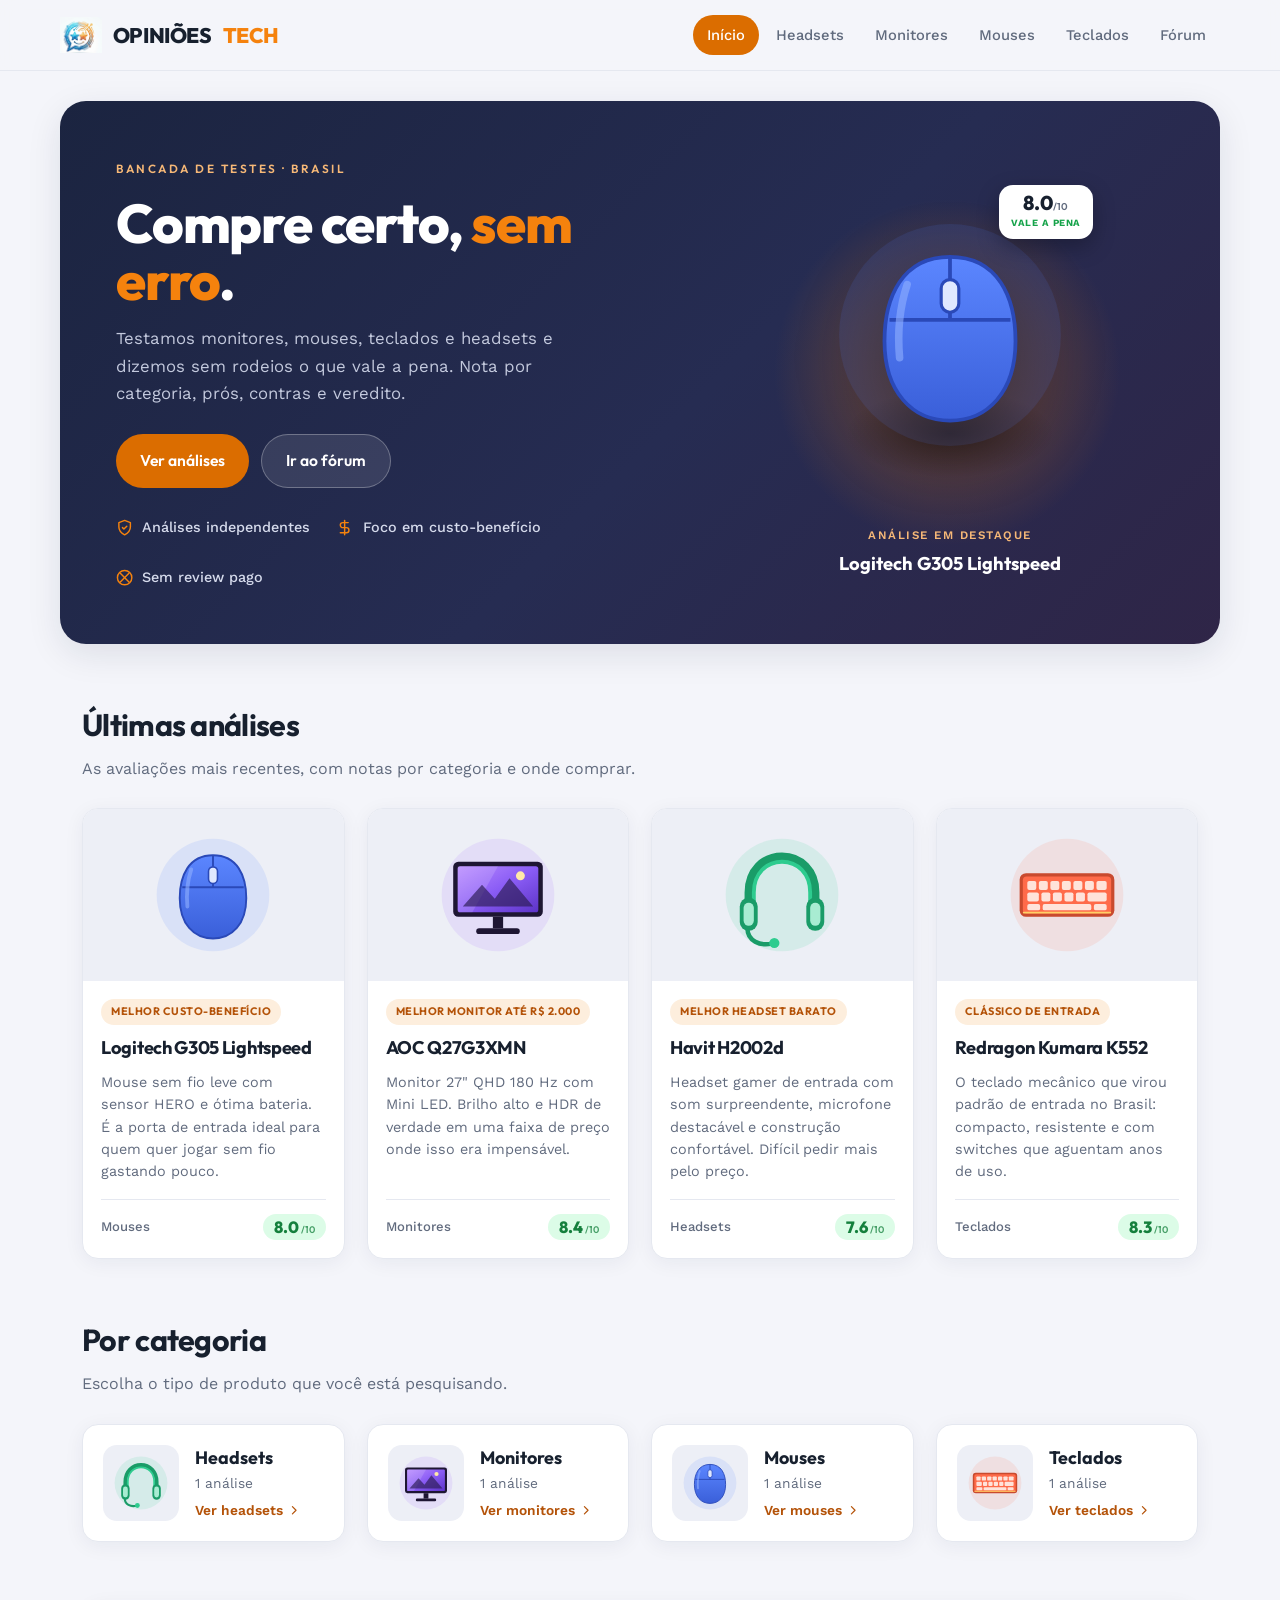
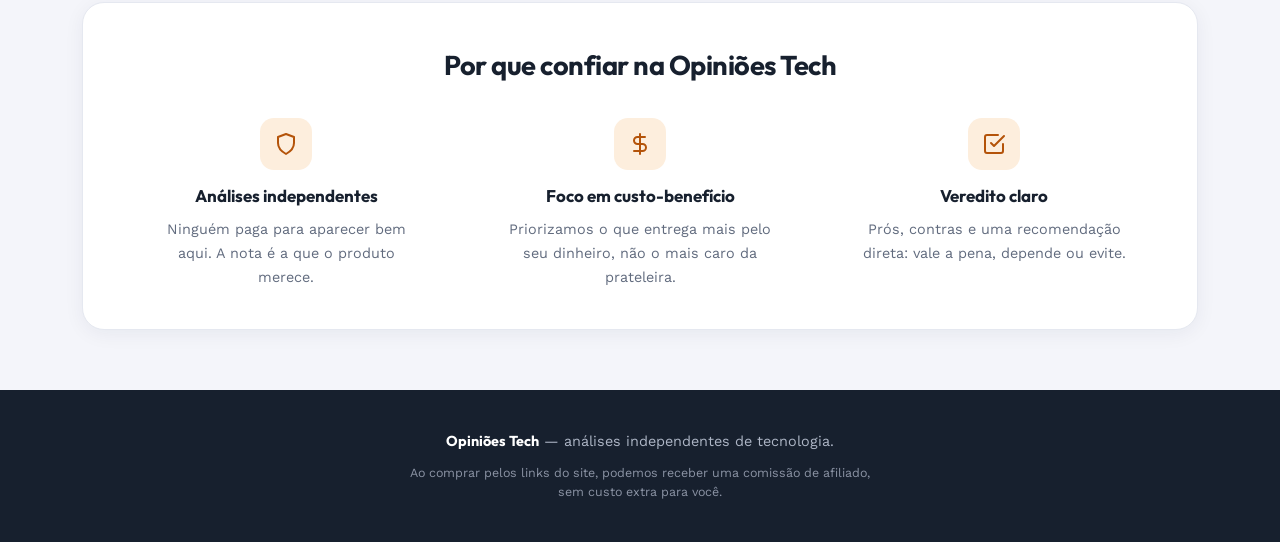
==== index.html @ 111500eb "Redesign tema claro estilo "vitrine" (inspirado no exemplo Crescendo) - Tema claro: fundo suave, car" ====
<!DOCTYPE html>
<html lang="pt-BR">
<head>
  <meta charset="UTF-8">
  <meta name="viewport" content="width=device-width, initial-scale=1.0">
  <meta name="description" content="Análises honestas de produtos de tecnologia: monitores, mouses, teclados, headsets e mais. Testamos e recomendamos o melhor para o seu bolso.">
  <title>Opiniões Tech — Análises de produtos de tecnologia</title>
  <link rel="icon" href="img/logo-simbolo.png">
  <link rel="preconnect" href="https://fonts.googleapis.com">
  <link rel="preconnect" href="https://fonts.gstatic.com" crossorigin>
  <link rel="stylesheet" href="https://fonts.googleapis.com/css2?family=Outfit:wght@400;500;600;700;800&family=Work+Sans:wght@400;500;600&display=swap">
  <link rel="stylesheet" href="css/estilo.css">
</head>
<body>

  <header>
    <div class="container header-inner">
      <a class="logo" href="index.html"><img src="img/logo-simbolo.png" alt="">Opiniões<span>Tech</span></a>
      <nav id="menu-categorias"><!-- montado pelo app.js --></nav>
    </div>
  </header>

  <section class="hero container">
    <div class="hero-card">
      <div class="hero-texto">
        <span class="eyebrow">Bancada de testes · Brasil</span>
        <h1>Compre certo, <em>sem erro</em>.</h1>
        <p>Testamos monitores, mouses, teclados e headsets e dizemos sem rodeios o que vale a pena. Nota por categoria, prós, contras e veredito.</p>
        <div class="hero-botoes">
          <a class="btn-primario" href="#analises">Ver análises</a>
          <a class="btn-secundario" href="forum.html">Ir ao fórum</a>
        </div>
        <ul class="hero-features">
          <li><svg class="icone" viewBox="0 0 24 24"><path d="M12 2 4 5v6c0 5 3.5 8.5 8 11 4.5-2.5 8-6 8-11V5Z"/><path d="m9 12 2 2 4-4"/></svg> Análises independentes</li>
          <li><svg class="icone" viewBox="0 0 24 24"><path d="M12 2v20"/><path d="M17 5H9.5a3.5 3.5 0 0 0 0 7h5a3.5 3.5 0 0 1 0 7H6"/></svg> Foco em custo-benefício</li>
          <li><svg class="icone" viewBox="0 0 24 24"><path d="M18 6 6 18"/><path d="m6 6 12 12"/><circle cx="12" cy="12" r="10"/></svg> Sem review pago</li>
        </ul>
      </div>
      <a class="hero-destaque" id="hero-destaque" href="#"><!-- montado pelo app.js --></a>
    </div>
  </section>

  <main class="container">
    <section class="secao" id="analises">
      <div class="secao-cabecalho">
        <div>
          <h2 id="titulo-secao">Últimas análises</h2>
          <p class="subtitulo" id="subtitulo-secao">As avaliações mais recentes, com notas por categoria e onde comprar.</p>
        </div>
      </div>
      <div class="grade" id="grade-produtos"><!-- montado pelo app.js --></div>
    </section>

    <section class="secao" id="secao-categorias">
      <div class="secao-cabecalho">
        <div>
          <h2>Por categoria</h2>
          <p class="subtitulo">Escolha o tipo de produto que você está pesquisando.</p>
        </div>
      </div>
      <div class="grade-categorias" id="grade-categorias"><!-- montado pelo app.js --></div>
    </section>

    <section class="confianca" id="secao-confianca">
      <h2>Por que confiar na Opiniões Tech</h2>
      <div class="confianca-itens">
        <div>
          <div class="ci-icone"><svg class="icone" viewBox="0 0 24 24"><path d="M12 2 4 5v6c0 5 3.5 8.5 8 11 4.5-2.5 8-6 8-11V5Z"/></svg></div>
          <h3>Análises independentes</h3>
          <p>Ninguém paga para aparecer bem aqui. A nota é a que o produto merece.</p>
        </div>
        <div>
          <div class="ci-icone"><svg class="icone" viewBox="0 0 24 24"><path d="M12 2v20"/><path d="M17 5H9.5a3.5 3.5 0 0 0 0 7h5a3.5 3.5 0 0 1 0 7H6"/></svg></div>
          <h3>Foco em custo-benefício</h3>
          <p>Priorizamos o que entrega mais pelo seu dinheiro, não o mais caro da prateleira.</p>
        </div>
        <div>
          <div class="ci-icone"><svg class="icone" viewBox="0 0 24 24"><path d="m9 11 3 3L22 4"/><path d="M21 12v7a2 2 0 0 1-2 2H5a2 2 0 0 1-2-2V5a2 2 0 0 1 2-2h11"/></svg></div>
          <h3>Veredito claro</h3>
          <p>Prós, contras e uma recomendação direta: vale a pena, depende ou evite.</p>
        </div>
      </div>
    </section>
  </main>

  <footer>
    <div class="container">
      <p><strong>Opiniões Tech</strong> — análises independentes de tecnologia.</p>
      <p class="aviso-afiliado">Ao comprar pelos links do site, podemos receber uma comissão de afiliado, sem custo extra para você.</p>
    </div>
  </footer>

  <script src="js/dados.js"></script>
  <script src="js/app.js"></script>
</body>
</html>
---- css/estilo.css ----
/* ============================================================
   OPINIÕES TECH — tema claro "vitrine de análises"
   Inspirado em lojas modernas (cards brancos arredondados,
   hero em card com gradiente), com o âmbar da marca como
   destaque. Tipografia: Outfit (títulos) + Work Sans (texto).
   ============================================================ */

:root {
  /* Base clara */
  --bg:        #f4f5fa;
  --surface:   #ffffff;
  --surface-2: #edeff6;   /* áreas de imagem, inputs, cat cards */
  --ink:       #17202e;   /* títulos / texto forte */
  --ink-soft:  #616b7e;   /* texto secundário */
  --border:    #e5e8f0;

  /* Marca (âmbar) */
  --amber:        #f5820d;   /* preenchimentos / palavra de destaque */
  --amber-strong: #db6d00;   /* botões (contraste com branco) */
  --amber-text:   #b45309;   /* âmbar como texto/link em fundo claro */
  --amber-tint:   #fdeedd;

  --azul: #2563eb;   /* link de apoio */

  /* Semântica de nota (ajustada p/ fundo claro) */
  --boa:  #16a34a;
  --media:#d97706;
  --ruim: #dc2626;

  /* Hero (card escuro) */
  --hero-1: #1b2440;
  --hero-2: #262c52;
  --hero-3: #2f2547;

  --raio: 16px;
  --raio-sm: 10px;
  --sombra:    0 4px 20px rgba(20, 30, 60, 0.06);
  --sombra-mid:0 10px 34px rgba(20, 30, 60, 0.10);

  --sans: "Work Sans", system-ui, -apple-system, sans-serif;
  --display: "Outfit", var(--sans);
}

* { margin: 0; padding: 0; box-sizing: border-box; }

html { scroll-behavior: smooth; }
@media (prefers-reduced-motion: reduce) {
  html { scroll-behavior: auto; }
  * { animation: none !important; transition: none !important; }
}

body {
  font-family: var(--sans);
  background: var(--bg);
  color: var(--ink);
  line-height: 1.65;
  -webkit-font-smoothing: antialiased;
}

a { color: var(--amber-text); text-decoration: none; }
a:hover { text-decoration: underline; }

:focus-visible { outline: 2px solid var(--amber); outline-offset: 2px; border-radius: 4px; }

.container { max-width: 1160px; margin: 0 auto; padding: 0 22px; }

/* ícone SVG inline (traço) */
.icone {
  width: 1.05em; height: 1.05em; flex-shrink: 0;
  vertical-align: -0.14em;
  stroke: currentColor; stroke-width: 2; fill: none;
  stroke-linecap: round; stroke-linejoin: round;
}

.rotulo-secao {
  font-family: var(--display);
  font-size: 0.72rem; font-weight: 700;
  letter-spacing: 1.5px; text-transform: uppercase;
  color: var(--amber-text); margin: 34px 0 14px;
}

/* ---------- Cabeçalho ---------- */
header {
  background: rgba(244, 245, 250, 0.85);
  backdrop-filter: blur(10px);
  border-bottom: 1px solid var(--border);
  position: sticky; top: 0; z-index: 20;
}
.header-inner {
  display: flex; align-items: center; justify-content: space-between;
  gap: 16px; padding: 15px 0; flex-wrap: wrap;
}
.logo {
  display: flex; align-items: center; gap: 11px;
  font-family: var(--display); font-size: 1.32rem; font-weight: 800;
  color: var(--ink); letter-spacing: -0.4px; text-transform: uppercase;
}
.logo img { height: 36px; }
.logo span { color: var(--amber); }
.logo:hover { text-decoration: none; }

nav { display: flex; gap: 3px; flex-wrap: wrap; align-items: center; }
nav a {
  color: var(--ink-soft); padding: 8px 14px; border-radius: 999px;
  font-size: 0.92rem; font-weight: 500;
  transition: color 0.15s ease, background 0.15s ease;
}
nav a:hover { background: var(--surface); color: var(--ink); text-decoration: none; }
nav a.ativo { color: #fff; background: var(--amber-strong); }

/* ---------- Hero (card com gradiente) ---------- */
.hero { padding: 30px 0 10px; }
.hero-card {
  position: relative; overflow: hidden;
  background: linear-gradient(135deg, var(--hero-1), var(--hero-2) 55%, var(--hero-3));
  border-radius: 26px;
  padding: 54px 56px;
  display: grid; grid-template-columns: 1.15fr 0.85fr; gap: 40px; align-items: center;
  box-shadow: var(--sombra-mid);
}
.hero-card::before { /* brilho âmbar atrás do produto */
  content: ""; position: absolute; right: 8%; top: 50%;
  width: 360px; height: 360px; transform: translateY(-50%);
  background: radial-gradient(circle, rgba(245, 130, 13, 0.42), transparent 68%);
  pointer-events: none;
}
.hero-texto { position: relative; z-index: 1; }
.hero .eyebrow {
  font-family: var(--display); font-size: 0.74rem; font-weight: 600;
  letter-spacing: 2.5px; text-transform: uppercase;
  color: #f6b877; display: inline-block; margin-bottom: 16px;
}
.hero h1 {
  font-family: var(--display); font-weight: 800;
  font-size: clamp(2.2rem, 4.6vw, 3.4rem); line-height: 1.05;
  letter-spacing: -1.2px; color: #fff; margin-bottom: 16px;
}
.hero h1 em { font-style: normal; color: var(--amber); }
.hero-texto > p {
  color: #c3c9dd; max-width: 46ch; font-size: 1.05rem; margin-bottom: 26px;
}
.hero-botoes { display: flex; gap: 12px; flex-wrap: wrap; margin-bottom: 28px; }
.btn-primario, .btn-secundario {
  display: inline-flex; align-items: center; gap: 8px;
  font-family: var(--display); font-weight: 600; font-size: 0.98rem;
  padding: 13px 24px; border-radius: 999px;
  transition: transform 0.14s ease, background 0.14s ease, filter 0.14s ease;
}
.btn-primario { background: var(--amber-strong); color: #fff; }
.btn-primario:hover { filter: brightness(1.07); transform: translateY(-2px); text-decoration: none; }
.btn-secundario { background: rgba(255,255,255,0.10); color: #fff; border: 1px solid rgba(255,255,255,0.28); }
.btn-secundario:hover { background: rgba(255,255,255,0.18); transform: translateY(-2px); text-decoration: none; }

.hero-features { list-style: none; display: flex; gap: 26px; flex-wrap: wrap; }
.hero-features li {
  display: inline-flex; align-items: center; gap: 9px;
  color: #d6dbec; font-size: 0.9rem; font-weight: 500;
}
.hero-features .icone { color: var(--amber); width: 1.2em; height: 1.2em; }

/* Produto em destaque (lado direito do hero) */
.hero-destaque {
  position: relative; z-index: 1;
  display: flex; flex-direction: column; align-items: center; gap: 16px;
  color: #fff;
}
.hero-destaque:hover { text-decoration: none; }
.hd-pedestal {
  position: relative; width: 100%; max-width: 340px; aspect-ratio: 1 / 1;
  display: flex; align-items: center; justify-content: center;
}
.hd-pedestal::after { /* base/pedestal */
  content: ""; position: absolute; bottom: 8%; left: 50%; transform: translateX(-50%);
  width: 62%; height: 26%; border-radius: 50%;
  background: radial-gradient(ellipse, rgba(0,0,0,0.38), transparent 70%);
}
.hd-pedestal img {
  position: relative; z-index: 1; width: 74%; height: auto;
  filter: drop-shadow(0 22px 30px rgba(0,0,0,0.45));
  transition: transform 0.25s ease;
}
.hero-destaque:hover .hd-pedestal img { transform: translateY(-6px) scale(1.03); }
.hd-chip {
  position: absolute; top: 6%; right: 8%; z-index: 2;
  background: #fff; color: var(--ink);
  border-radius: 14px; padding: 8px 12px; text-align: center;
  box-shadow: 0 8px 22px rgba(0,0,0,0.28);
}
.hd-chip .n { font-family: var(--display); font-weight: 800; font-size: 1.25rem; line-height: 1; }
.hd-chip .n small { font-size: 0.62rem; font-weight: 600; color: var(--ink-soft); }
.hd-chip .v { font-size: 0.6rem; font-weight: 700; text-transform: uppercase; letter-spacing: 0.5px; margin-top: 2px; }
.hd-chip.boa .v { color: var(--boa); } .hd-chip.media .v { color: var(--media); } .hd-chip.ruim .v { color: var(--ruim); }
.hd-legenda { text-align: center; }
.hd-legenda .rot { font-size: 0.72rem; letter-spacing: 1.5px; text-transform: uppercase; color: #f6b877; font-weight: 600; }
.hd-legenda .nome { font-family: var(--display); font-weight: 700; font-size: 1.15rem; display: block; margin-top: 2px; }

@media (max-width: 860px) {
  .hero-card { grid-template-columns: 1fr; padding: 40px 30px; }
  .hero-destaque { order: -1; }
  .hero-card::before { right: 50%; transform: translate(50%, -50%); }
}

/* ---------- Seções ---------- */
.secao { padding: 46px 0 10px; }
.secao-cabecalho {
  display: flex; align-items: flex-end; justify-content: space-between;
  gap: 20px; flex-wrap: wrap; margin-bottom: 26px;
}
.secao h2 {
  font-family: var(--display); font-size: 1.9rem; font-weight: 700;
  letter-spacing: -0.7px; margin-bottom: 6px;
}
.secao .subtitulo { color: var(--ink-soft); max-width: 56ch; }

/* ---------- Grade de análises ---------- */
.grade {
  display: grid; grid-template-columns: repeat(auto-fill, minmax(258px, 1fr)); gap: 22px;
}
.card {
  background: var(--surface); border: 1px solid var(--border);
  border-radius: var(--raio); overflow: hidden;
  box-shadow: var(--sombra);
  transition: transform 0.18s ease, box-shadow 0.18s ease;
  display: flex; flex-direction: column; color: var(--ink);
}
.card:hover { transform: translateY(-5px); box-shadow: var(--sombra-mid); text-decoration: none; }
.card-capa {
  height: 172px; display: flex; align-items: center; justify-content: center;
  background: var(--surface-2); font-size: 3.4rem;
}
.card-capa img { height: 128px; max-width: 78%; }
.card-corpo { padding: 18px; flex: 1; display: flex; flex-direction: column; gap: 8px; }
.selo {
  display: inline-flex; align-self: flex-start;
  font-family: var(--display); font-size: 0.68rem; font-weight: 700;
  text-transform: uppercase; letter-spacing: 0.5px;
  color: var(--amber-text); background: var(--amber-tint);
  padding: 4px 10px; border-radius: 999px;
}
.card h3 { font-family: var(--display); font-weight: 700; font-size: 1.14rem; letter-spacing: -0.3px; }
.card .resumo { font-size: 0.9rem; color: var(--ink-soft); flex: 1; line-height: 1.55; }
.card-rodape {
  display: flex; align-items: center; justify-content: space-between;
  margin-top: 8px; padding-top: 14px; border-top: 1px solid var(--border);
}
.card-rodape .categoria { font-size: 0.82rem; color: var(--ink-soft); font-weight: 500; }

/* Nota — pílula tonal (acessível em fundo claro) */
.nota {
  display: inline-flex; align-items: baseline; gap: 2px;
  font-family: var(--display); font-weight: 800; font-size: 1.02rem;
  padding: 5px 11px; border-radius: 999px; line-height: 1;
}
.nota::after { content: "/10"; font-size: 0.6rem; font-weight: 600; opacity: 0.75; }
.nota.boa   { background: #dcfce7; color: #15803d; }
.nota.media { background: #fef3c7; color: #b45309; }
.nota.ruim  { background: #fee2e2; color: #b91c1c; }

/* ---------- Grade de categorias ---------- */
.grade-categorias {
  display: grid; grid-template-columns: repeat(auto-fill, minmax(260px, 1fr)); gap: 22px;
}
.categoria-card {
  display: flex; align-items: center; gap: 16px;
  background: var(--surface); border: 1px solid var(--border);
  border-radius: var(--raio); padding: 18px 20px; box-shadow: var(--sombra);
  color: var(--ink); transition: transform 0.16s ease, box-shadow 0.16s ease;
}
.categoria-card:hover { transform: translateY(-4px); box-shadow: var(--sombra-mid); text-decoration: none; }
.categoria-card .cc-img {
  width: 76px; height: 76px; flex-shrink: 0; border-radius: 14px;
  background: var(--surface-2); display: flex; align-items: center; justify-content: center;
}
.categoria-card .cc-img img { width: 60px; height: 60px; object-fit: contain; }
.categoria-card h3 { font-family: var(--display); font-weight: 700; font-size: 1.12rem; }
.categoria-card p { font-size: 0.86rem; color: var(--ink-soft); }
.categoria-card .cc-ver { color: var(--amber-text); font-weight: 600; font-size: 0.86rem; display: inline-flex; align-items: center; gap: 4px; margin-top: 4px; }

/* ---------- Faixa de confiança ---------- */
.confianca {
  background: var(--surface); border: 1px solid var(--border);
  border-radius: 22px; padding: 40px; margin: 50px 0 10px; box-shadow: var(--sombra);
  text-align: center;
}
.confianca > h2 { font-family: var(--display); font-weight: 700; font-size: 1.7rem; letter-spacing: -0.5px; margin-bottom: 30px; }
.confianca-itens { display: grid; grid-template-columns: repeat(3, 1fr); gap: 28px; }
@media (max-width: 720px) { .confianca-itens { grid-template-columns: 1fr; } }
.confianca-itens > div { display: flex; flex-direction: column; align-items: center; gap: 8px; }
.confianca-itens .ci-icone {
  width: 52px; height: 52px; border-radius: 14px; margin-bottom: 4px;
  background: var(--amber-tint); color: var(--amber-text);
  display: flex; align-items: center; justify-content: center;
}
.confianca-itens .ci-icone .icone { width: 24px; height: 24px; }
.confianca-itens h3 { font-family: var(--display); font-weight: 700; font-size: 1.06rem; }
.confianca-itens p { font-size: 0.9rem; color: var(--ink-soft); max-width: 30ch; }

/* ---------- Página do produto ---------- */
.produto-topo { padding: 40px 0 20px; }
.produto-topo .container {
  display: flex; gap: 34px; align-items: center; flex-wrap: wrap;
  background: var(--surface); border: 1px solid var(--border);
  border-radius: 22px; padding: 34px; box-shadow: var(--sombra);
  max-width: 1116px;
}
.produto-capa {
  width: 190px; height: 190px; border-radius: 18px; background: var(--surface-2);
  display: flex; align-items: center; justify-content: center; font-size: 4.8rem; flex-shrink: 0;
}
.produto-capa img { height: 150px; max-width: 86%; }
.produto-info { flex: 1; min-width: 240px; }
.produto-info h1 {
  font-family: var(--display); font-weight: 800;
  font-size: clamp(1.7rem, 4vw, 2.3rem); letter-spacing: -0.7px; margin: 12px 0 8px;
}
.produto-info .meta { color: var(--ink-soft); font-size: 0.9rem; }

/* Selo de veredito (assinatura) — em fundo claro */
.veredito {
  flex-shrink: 0; width: 148px; height: 148px; border-radius: 50%;
  display: flex; flex-direction: column; align-items: center; justify-content: center; gap: 2px;
  text-align: center; transform: rotate(-7deg); position: relative;
  border: 2px solid currentColor;
  box-shadow: 0 0 0 5px var(--surface), 0 0 0 6px currentColor, var(--sombra);
}
.veredito::before { content: ""; position: absolute; inset: 9px; border: 1px dashed currentColor; border-radius: 50%; opacity: 0.5; }
.veredito.boa { color: var(--boa); } .veredito.media { color: var(--media); } .veredito.ruim { color: var(--ruim); }
.veredito .v-topo { font-family: var(--display); font-size: 0.6rem; letter-spacing: 2px; text-transform: uppercase; opacity: 0.9; }
.veredito .v-nota { font-family: var(--display); font-weight: 800; font-size: 2.6rem; line-height: 1; color: var(--ink); }
.veredito .v-selo { font-family: var(--display); font-weight: 700; font-size: 0.66rem; letter-spacing: 0.5px; text-transform: uppercase; max-width: 110px; }

.colunas { display: grid; grid-template-columns: 2fr 1fr; gap: 28px; padding: 28px 0; align-items: start; }
@media (max-width: 820px) { .colunas { grid-template-columns: 1fr; } }

.painel {
  background: var(--surface); border: 1px solid var(--border);
  border-radius: var(--raio); padding: 24px; box-shadow: var(--sombra);
}
.painel + .painel { margin-top: 24px; }
.painel h2 {
  font-family: var(--display); font-weight: 700; font-size: 1.2rem; letter-spacing: -0.3px;
  margin-bottom: 18px; padding-bottom: 12px; border-bottom: 1px solid var(--border);
}

.linha-nota { display: flex; align-items: center; gap: 14px; padding: 11px 0; border-bottom: 1px solid var(--border); }
.linha-nota:last-child { border-bottom: none; }
.linha-nota .rotulo { flex: 1; font-weight: 500; font-size: 0.92rem; }
.barra { flex: 1.6; height: 8px; background: var(--surface-2); border-radius: 999px; overflow: hidden; }
.barra > div { height: 100%; border-radius: 999px; }
.barra .boa { background: var(--boa); } .barra .media { background: var(--media); } .barra .ruim { background: var(--ruim); }
.linha-nota .valor { font-family: var(--display); font-weight: 700; min-width: 40px; text-align: right; font-size: 0.98rem; }

.pros-contras { display: grid; grid-template-columns: 1fr 1fr; gap: 22px; }
@media (max-width: 600px) { .pros-contras { grid-template-columns: 1fr; } }
.pros-contras ul { list-style: none; }
.pros-contras li { padding: 7px 0 7px 26px; position: relative; font-size: 0.92rem; }
.pros li::before { content: "+"; color: var(--boa); position: absolute; left: 0; font-weight: 800; }
.contras li::before { content: "−"; color: var(--ruim); position: absolute; left: 0; font-weight: 800; }
.pros h3, .contras h3 {
  display: flex; align-items: center; gap: 7px;
  font-family: var(--display); font-size: 0.82rem; font-weight: 700; letter-spacing: 0.5px;
  text-transform: uppercase; margin-bottom: 8px; color: var(--ink-soft);
}
.pros h3 .icone { color: var(--boa); } .contras h3 .icone { color: var(--ruim); }

.analise p { margin-bottom: 15px; color: #35404f; font-size: 1rem; }
.analise p:last-child { margin-bottom: 0; }

.specs { width: 100%; border-collapse: collapse; font-size: 0.9rem; }
.specs td { padding: 10px 4px; border-bottom: 1px solid var(--border); }
.specs td:first-child { color: var(--ink-soft); width: 46%; font-weight: 500; }
.specs td:last-child { font-weight: 600; }
.specs tr:last-child td { border-bottom: none; }

.botao-compra {
  display: flex; align-items: center; justify-content: center; gap: 8px;
  width: 100%; padding: 13px; border-radius: 12px;
  font-family: var(--display); font-weight: 600; font-size: 0.96rem; margin-bottom: 10px;
  transition: transform 0.12s ease, filter 0.12s ease;
}
.botao-compra:last-of-type { margin-bottom: 0; }
.botao-compra:hover { transform: translateY(-2px); filter: brightness(1.04); text-decoration: none; }
.botao-compra.amazon { background: #ff9900; color: #131a22; }
.botao-compra.mercadolivre { background: #ffe600; color: #2d3277; }
.botao-compra.magalu { background: #0086ff; color: #fff; }
.aviso-afiliado { font-size: 0.78rem; color: var(--ink-soft); margin-top: 12px; line-height: 1.5; }

/* ---------- Rodapé ---------- */
footer {
  background: var(--ink); color: #aeb6c6; padding: 40px 0; margin-top: 60px;
  font-size: 0.9rem; text-align: center;
}
footer strong { color: #fff; font-family: var(--display); }
footer a { color: #f6b877; }
footer .aviso-afiliado { max-width: 60ch; margin: 10px auto 0; color: #8b93a4; }

/* ---------- Fórum ---------- */
.grade-forum { display: grid; grid-template-columns: repeat(auto-fill, minmax(215px, 1fr)); gap: 18px; }
.cat-card {
  background: var(--surface); border: 1px solid var(--border); border-radius: var(--raio);
  padding: 22px; display: flex; flex-direction: column; gap: 28px; color: var(--ink);
  box-shadow: var(--sombra); transition: transform 0.16s ease, box-shadow 0.16s ease;
}
.cat-card:hover { transform: translateY(-4px); box-shadow: var(--sombra-mid); text-decoration: none; }
.cat-card h3 { font-family: var(--display); font-weight: 700; font-size: 1.1rem; }
.cat-card .contagem { display: inline-flex; align-items: center; gap: 6px; color: var(--amber-text); font-weight: 600; font-size: 0.86rem; }

.discussao {
  display: block; background: var(--surface); border: 1px solid var(--border);
  border-left: 3px solid var(--border); border-radius: var(--raio);
  padding: 17px 20px; margin-bottom: 12px; color: var(--ink);
  box-shadow: var(--sombra); transition: border-color 0.15s ease, transform 0.15s ease;
}
.discussao:hover { text-decoration: none; border-left-color: var(--amber); transform: translateX(2px); }
.discussao h3 { font-family: var(--display); font-weight: 700; font-size: 1.05rem; margin-bottom: 5px; }
.discussao .meta-disc { color: var(--ink-soft); font-size: 0.82rem; }

.post { background: var(--surface); border: 1px solid var(--border); border-radius: var(--raio); padding: 18px 20px; margin-bottom: 12px; box-shadow: var(--sombra); }
.post .autor { font-family: var(--display); font-weight: 700; font-size: 0.95rem; color: var(--amber-text); }
.post .quando { color: var(--ink-soft); font-size: 0.8rem; margin-left: 10px; }
.post p { margin-top: 8px; font-size: 0.96rem; color: #35404f; }

.formulario { display: flex; flex-direction: column; gap: 12px; }
.formulario input, .formulario textarea {
  font: inherit; font-family: var(--sans); padding: 12px 14px;
  border: 1px solid var(--border); border-radius: 10px; background: var(--bg); color: var(--ink);
}
.formulario input::placeholder, .formulario textarea::placeholder { color: var(--ink-soft); }
.formulario input:focus, .formulario textarea:focus {
  outline: none; border-color: var(--amber); box-shadow: 0 0 0 3px rgba(245, 130, 13, 0.16); background: var(--surface);
}
.formulario textarea { min-height: 110px; resize: vertical; }

.botao {
  display: inline-block; background: var(--amber-strong); color: #fff; border: none;
  font-family: var(--display); font-weight: 600; font-size: 0.95rem;
  padding: 12px 24px; border-radius: 999px; cursor: pointer; align-self: flex-start;
  transition: filter 0.12s ease, transform 0.12s ease;
}
.botao:hover { filter: brightness(1.07); transform: translateY(-1px); }

.aviso-local {
  display: flex; align-items: flex-start; gap: 9px;
  background: #eff5ff; border: 1px solid #cfe0ff; border-radius: 12px;
  padding: 13px 16px; font-size: 0.86rem; color: #35404f; margin-bottom: 22px;
}
.aviso-local .icone { color: var(--azul); margin-top: 2px; width: 1.15em; height: 1.15em; }

/* ---------- Utilidades ---------- */
.voltar {
  display: inline-flex; align-items: center; gap: 6px; margin: 18px 0 0;
  font-size: 0.9rem; font-weight: 600; color: var(--ink-soft);
}
.voltar:hover { color: var(--amber-text); text-decoration: none; }
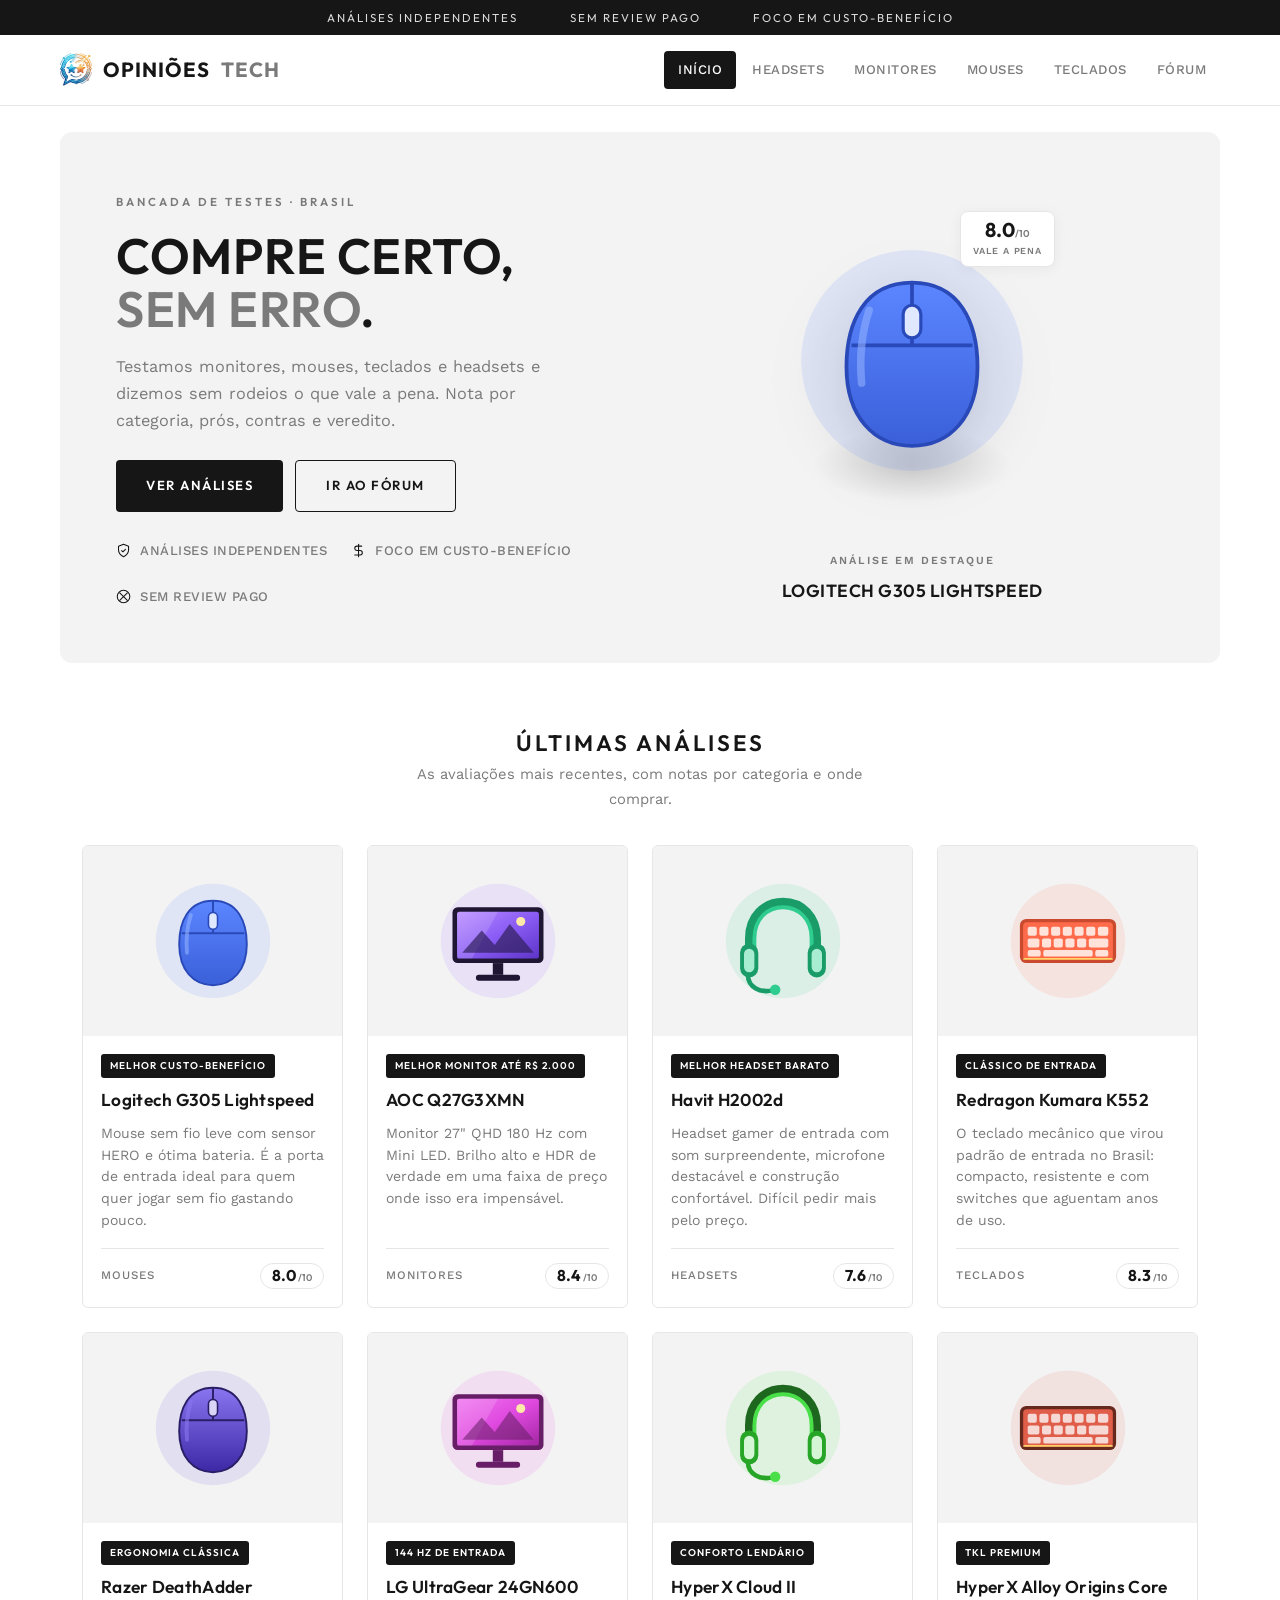
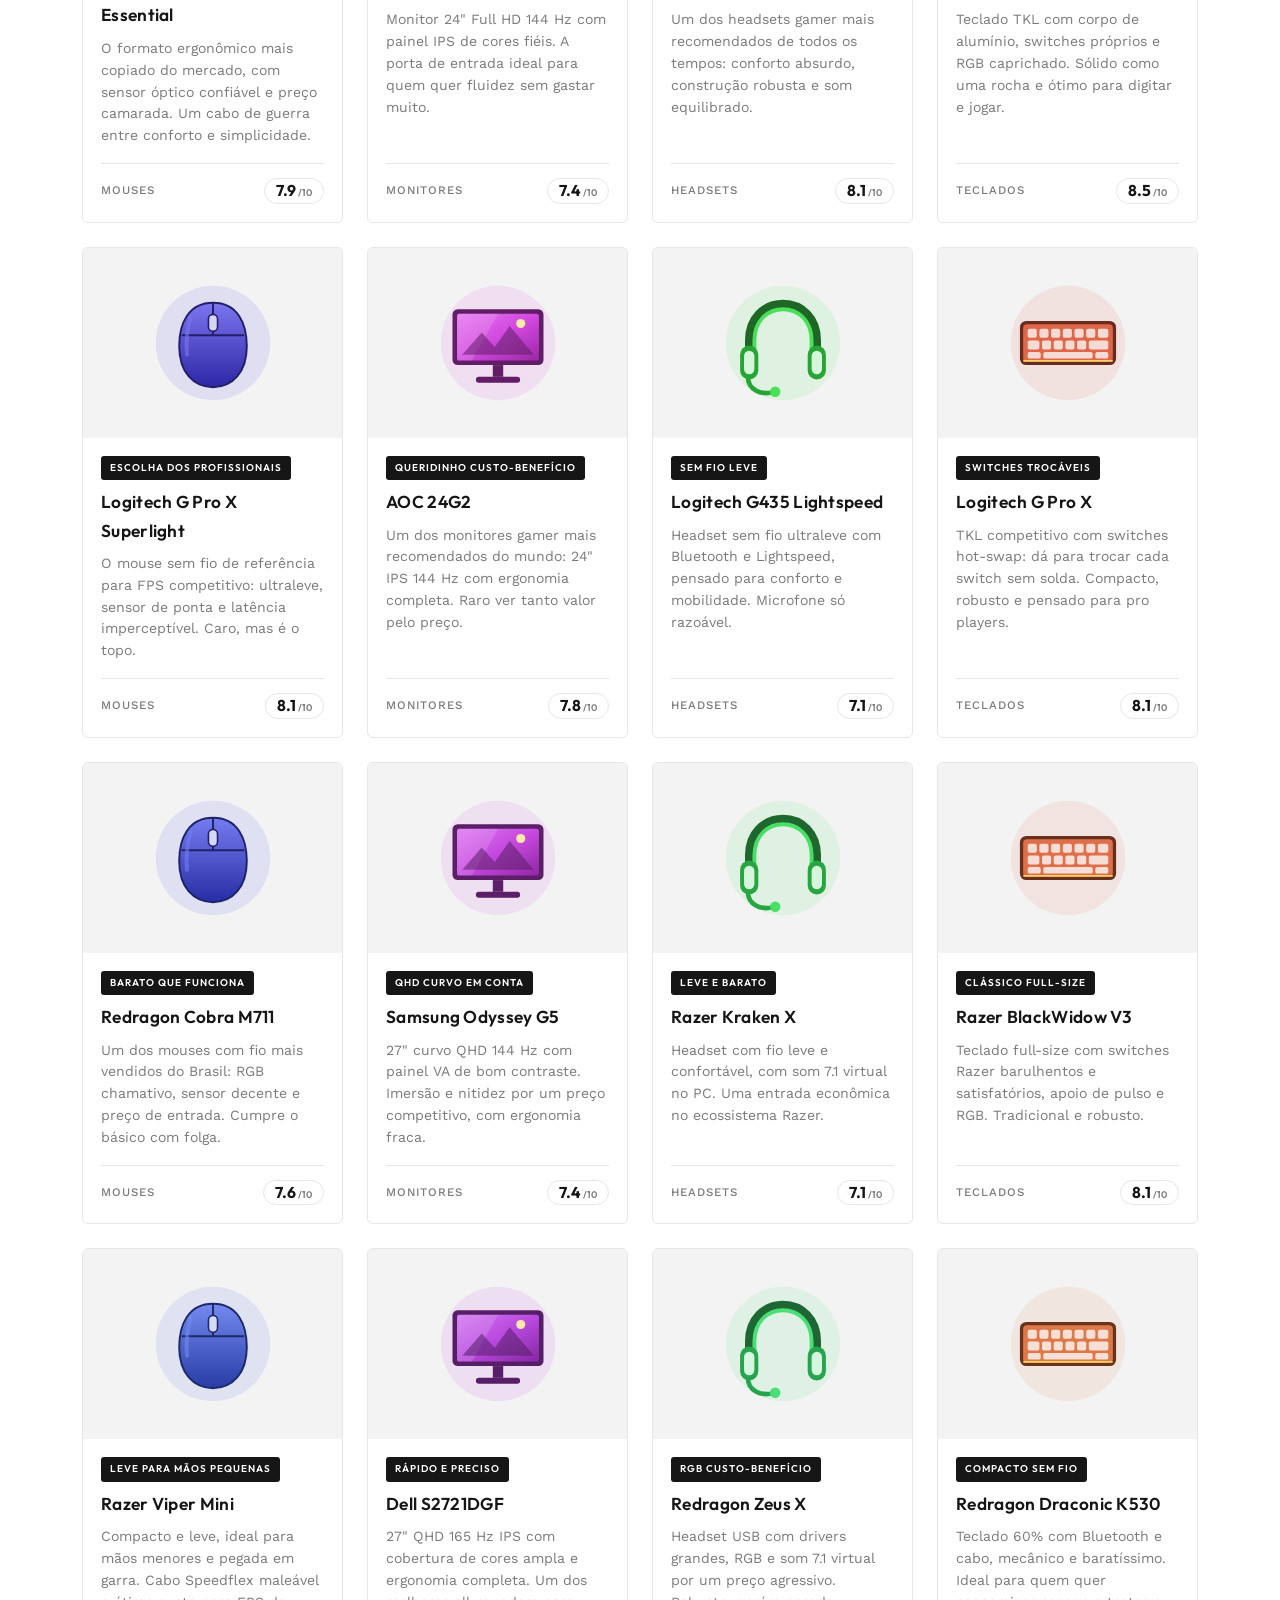
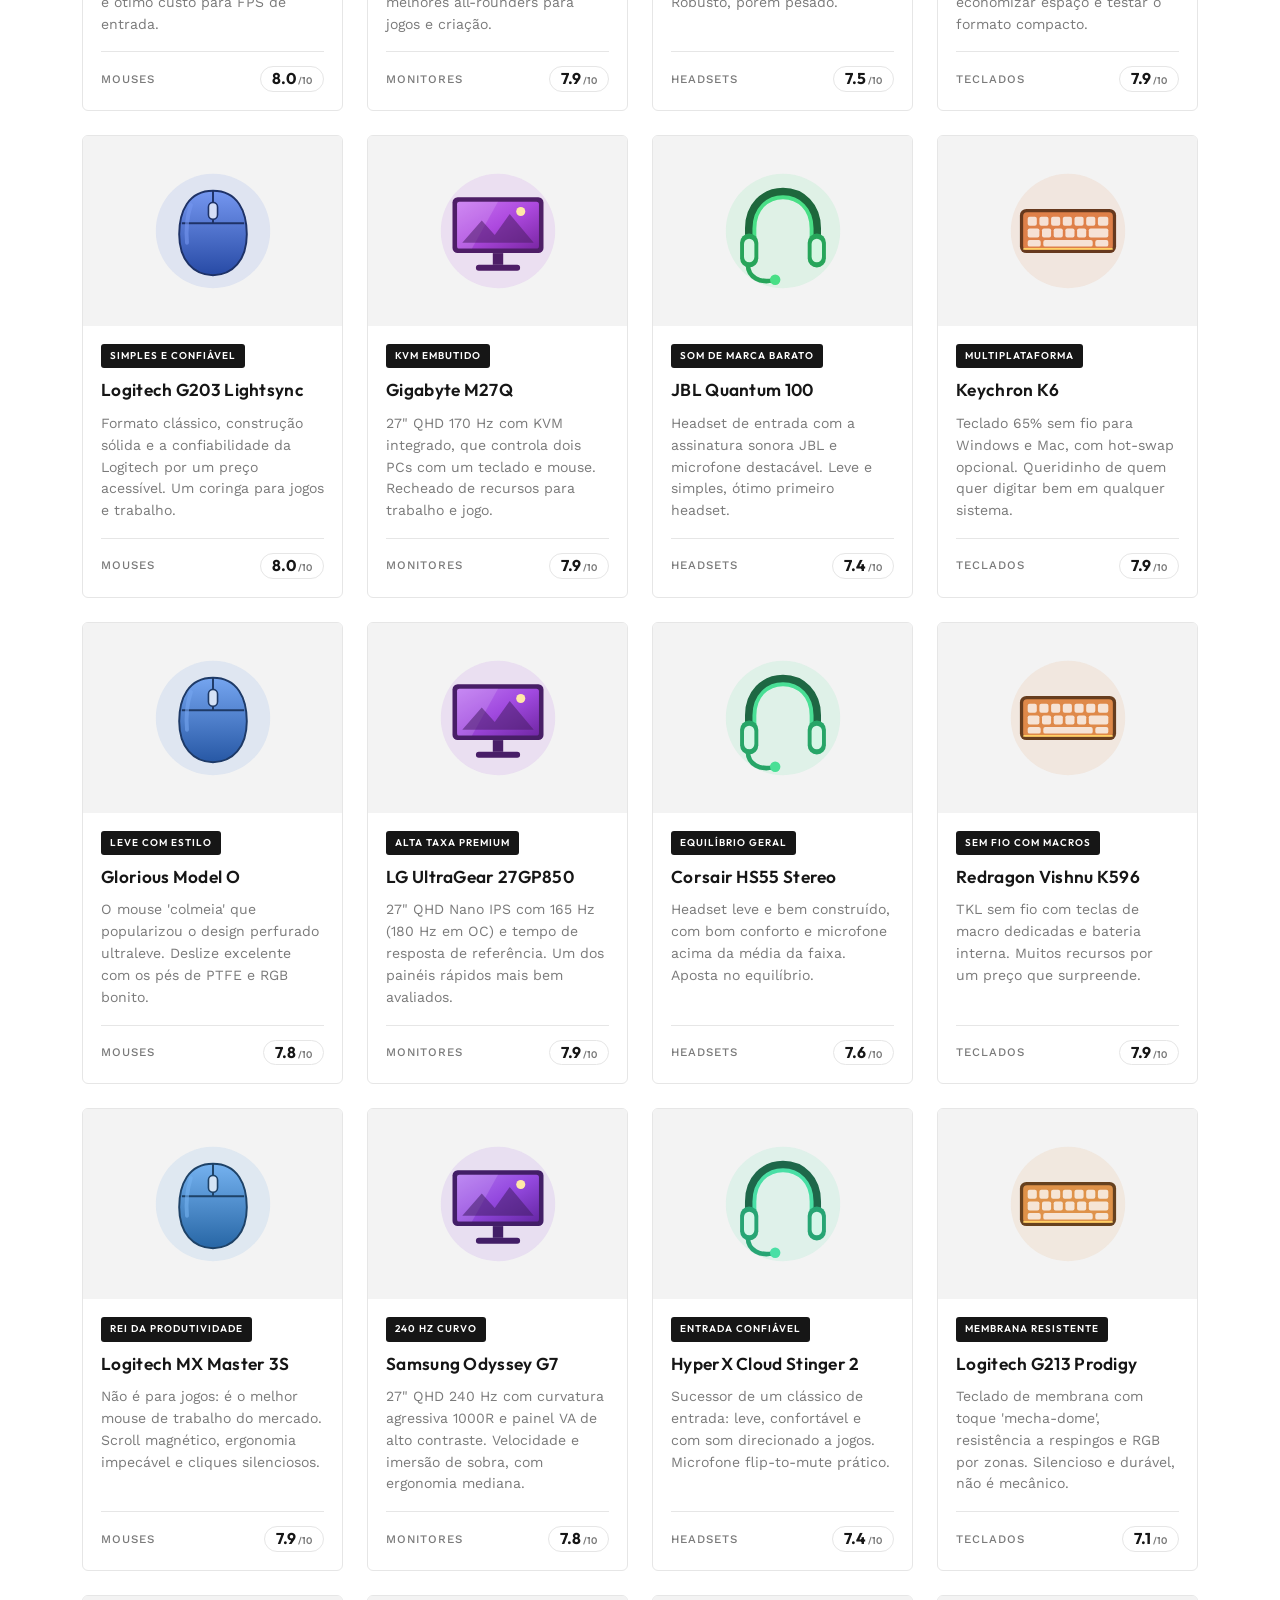
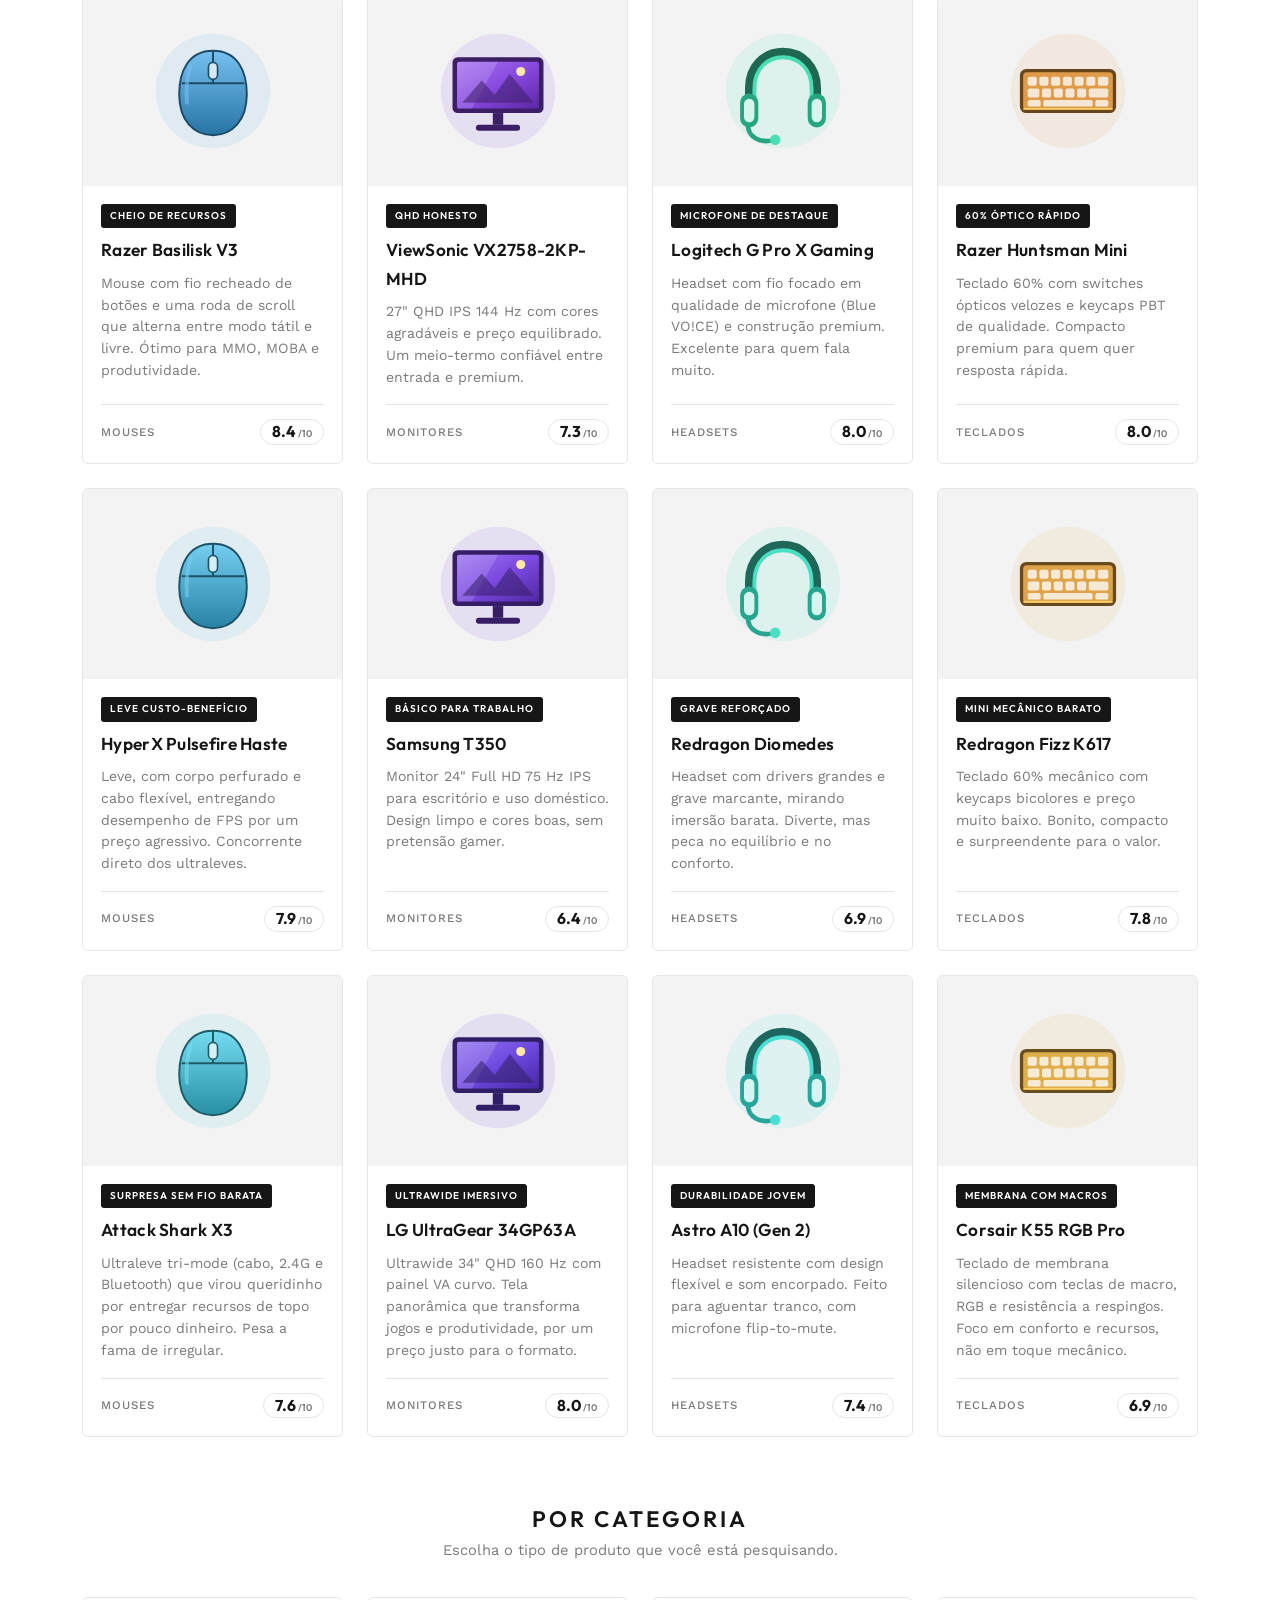
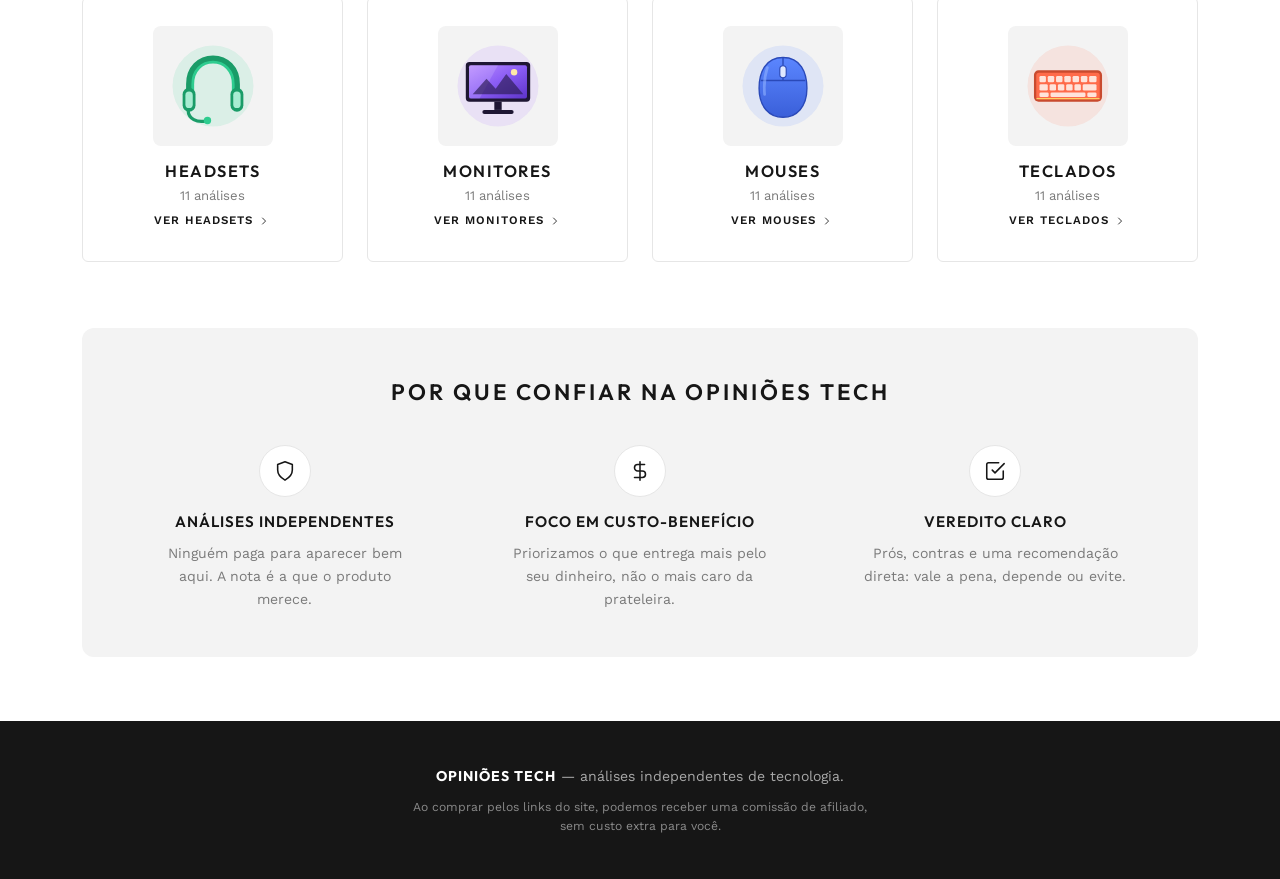
==== commit 4c6d8be8: "Tema minimalista monocromático (inspirado no TECHNO) Paleta preto/branco/cinza, faixa de aviso no to" ====
--- a/index.html
+++ b/index.html
@@ -12,6 +12,8 @@
   <link rel="stylesheet" href="css/estilo.css">
 </head>
 <body>
+
+  <div class="barra-aviso"><span>Análises independentes</span><span>Sem review pago</span><span>Foco em custo-benefício</span></div>
 
   <header>
     <div class="container header-inner">
--- a/css/estilo.css
+++ b/css/estilo.css
@@ -1,41 +1,27 @@
 /* ============================================================
-   OPINIÕES TECH — tema claro "vitrine de análises"
-   Inspirado em lojas modernas (cards brancos arredondados,
-   hero em card com gradiente), com o âmbar da marca como
-   destaque. Tipografia: Outfit (títulos) + Work Sans (texto).
+   OPINIÕES TECH — tema minimalista monocromático
+   Inspirado em lojas clean (TECHNO): branco, cinzas e preto,
+   muito espaço em branco, títulos em maiúsculas espaçadas.
+   Tipografia: Outfit (títulos) + Work Sans (texto).
    ============================================================ */
 
 :root {
-  /* Base clara */
-  --bg:        #f4f5fa;
+  --bg:        #ffffff;
   --surface:   #ffffff;
-  --surface-2: #edeff6;   /* áreas de imagem, inputs, cat cards */
-  --ink:       #17202e;   /* títulos / texto forte */
-  --ink-soft:  #616b7e;   /* texto secundário */
-  --border:    #e5e8f0;
-
-  /* Marca (âmbar) */
-  --amber:        #f5820d;   /* preenchimentos / palavra de destaque */
-  --amber-strong: #db6d00;   /* botões (contraste com branco) */
-  --amber-text:   #b45309;   /* âmbar como texto/link em fundo claro */
-  --amber-tint:   #fdeedd;
-
-  --azul: #2563eb;   /* link de apoio */
-
-  /* Semântica de nota (ajustada p/ fundo claro) */
-  --boa:  #16a34a;
-  --media:#d97706;
-  --ruim: #dc2626;
-
-  /* Hero (card escuro) */
-  --hero-1: #1b2440;
-  --hero-2: #262c52;
-  --hero-3: #2f2547;
-
-  --raio: 16px;
-  --raio-sm: 10px;
-  --sombra:    0 4px 20px rgba(20, 30, 60, 0.06);
-  --sombra-mid:0 10px 34px rgba(20, 30, 60, 0.10);
+  --surface-2: #f3f3f3;   /* tiles de imagem, inputs */
+  --ink:       #161616;   /* preto suave */
+  --ink-soft:  #7a7a7a;   /* cinza texto */
+  --border:    #e6e6e6;
+  --preto:     #161616;   /* CTAs / destaque */
+
+  /* nota/veredito — monocromático, tons de cinza */
+  --boa:   #161616;
+  --media: #6f6f6f;
+  --ruim:  #9a9a9a;
+
+  --raio: 6px;
+  --sombra:     0 2px 14px rgba(0,0,0,0.05);
+  --sombra-mid: 0 10px 30px rgba(0,0,0,0.09);
 
   --sans: "Work Sans", system-ui, -apple-system, sans-serif;
   --display: "Outfit", var(--sans);
@@ -57,313 +43,317 @@
   -webkit-font-smoothing: antialiased;
 }
 
-a { color: var(--amber-text); text-decoration: none; }
+a { color: var(--ink); text-decoration: none; }
 a:hover { text-decoration: underline; }
 
-:focus-visible { outline: 2px solid var(--amber); outline-offset: 2px; border-radius: 4px; }
+:focus-visible { outline: 2px solid var(--ink); outline-offset: 2px; border-radius: 4px; }
 
 .container { max-width: 1160px; margin: 0 auto; padding: 0 22px; }
 
-/* ícone SVG inline (traço) */
 .icone {
   width: 1.05em; height: 1.05em; flex-shrink: 0;
   vertical-align: -0.14em;
-  stroke: currentColor; stroke-width: 2; fill: none;
+  stroke: currentColor; stroke-width: 1.7; fill: none;
   stroke-linecap: round; stroke-linejoin: round;
 }
+
+/* Faixa de aviso (frete grátis) */
+.barra-aviso {
+  background: var(--ink);
+  color: #f2f2f2;
+  font-family: var(--display);
+  font-size: 0.72rem;
+  letter-spacing: 2px;
+  text-transform: uppercase;
+  text-align: center;
+  padding: 8px 12px;
+  overflow: hidden;
+  white-space: nowrap;
+}
+.barra-aviso span { margin: 0 26px; opacity: 0.9; }
 
 .rotulo-secao {
   font-family: var(--display);
-  font-size: 0.72rem; font-weight: 700;
-  letter-spacing: 1.5px; text-transform: uppercase;
-  color: var(--amber-text); margin: 34px 0 14px;
+  font-size: 0.72rem; font-weight: 600;
+  letter-spacing: 2px; text-transform: uppercase;
+  color: var(--ink-soft); margin: 34px 0 14px;
 }
 
 /* ---------- Cabeçalho ---------- */
 header {
-  background: rgba(244, 245, 250, 0.85);
+  background: rgba(255,255,255,0.9);
   backdrop-filter: blur(10px);
   border-bottom: 1px solid var(--border);
   position: sticky; top: 0; z-index: 20;
 }
 .header-inner {
   display: flex; align-items: center; justify-content: space-between;
-  gap: 16px; padding: 15px 0; flex-wrap: wrap;
+  gap: 16px; padding: 16px 0; flex-wrap: wrap;
 }
 .logo {
   display: flex; align-items: center; gap: 11px;
-  font-family: var(--display); font-size: 1.32rem; font-weight: 800;
-  color: var(--ink); letter-spacing: -0.4px; text-transform: uppercase;
-}
-.logo img { height: 36px; }
-.logo span { color: var(--amber); }
+  font-family: var(--display); font-size: 1.28rem; font-weight: 700;
+  color: var(--ink); letter-spacing: 1px; text-transform: uppercase;
+}
+.logo img { height: 34px; }
+.logo span { color: var(--ink-soft); }
 .logo:hover { text-decoration: none; }
 
-nav { display: flex; gap: 3px; flex-wrap: wrap; align-items: center; }
+nav { display: flex; gap: 2px; flex-wrap: wrap; align-items: center; }
 nav a {
-  color: var(--ink-soft); padding: 8px 14px; border-radius: 999px;
-  font-size: 0.92rem; font-weight: 500;
+  color: var(--ink-soft); padding: 8px 14px; border-radius: 4px;
+  font-size: 0.82rem; font-weight: 500; letter-spacing: 0.5px; text-transform: uppercase;
   transition: color 0.15s ease, background 0.15s ease;
 }
-nav a:hover { background: var(--surface); color: var(--ink); text-decoration: none; }
-nav a.ativo { color: #fff; background: var(--amber-strong); }
-
-/* ---------- Hero (card com gradiente) ---------- */
-.hero { padding: 30px 0 10px; }
+nav a:hover { color: var(--ink); text-decoration: none; }
+nav a.ativo { color: #fff; background: var(--ink); }
+
+/* ---------- Hero (claro) ---------- */
+.hero { padding: 26px 0 8px; }
 .hero-card {
   position: relative; overflow: hidden;
-  background: linear-gradient(135deg, var(--hero-1), var(--hero-2) 55%, var(--hero-3));
-  border-radius: 26px;
-  padding: 54px 56px;
-  display: grid; grid-template-columns: 1.15fr 0.85fr; gap: 40px; align-items: center;
-  box-shadow: var(--sombra-mid);
-}
-.hero-card::before { /* brilho âmbar atrás do produto */
-  content: ""; position: absolute; right: 8%; top: 50%;
-  width: 360px; height: 360px; transform: translateY(-50%);
-  background: radial-gradient(circle, rgba(245, 130, 13, 0.42), transparent 68%);
-  pointer-events: none;
+  background: var(--surface-2);
+  border-radius: 12px;
+  padding: 56px 56px;
+  display: grid; grid-template-columns: 1fr 1fr; gap: 40px; align-items: center;
 }
 .hero-texto { position: relative; z-index: 1; }
 .hero .eyebrow {
-  font-family: var(--display); font-size: 0.74rem; font-weight: 600;
-  letter-spacing: 2.5px; text-transform: uppercase;
-  color: #f6b877; display: inline-block; margin-bottom: 16px;
+  font-family: var(--display); font-size: 0.72rem; font-weight: 600;
+  letter-spacing: 3px; text-transform: uppercase;
+  color: var(--ink-soft); display: inline-block; margin-bottom: 18px;
 }
 .hero h1 {
-  font-family: var(--display); font-weight: 800;
-  font-size: clamp(2.2rem, 4.6vw, 3.4rem); line-height: 1.05;
-  letter-spacing: -1.2px; color: #fff; margin-bottom: 16px;
-}
-.hero h1 em { font-style: normal; color: var(--amber); }
+  font-family: var(--display); font-weight: 600;
+  font-size: clamp(2rem, 4.4vw, 3.1rem); line-height: 1.08;
+  letter-spacing: 0.5px; color: var(--ink); margin-bottom: 18px; text-transform: uppercase;
+}
+.hero h1 em { font-style: normal; color: var(--ink-soft); }
 .hero-texto > p {
-  color: #c3c9dd; max-width: 46ch; font-size: 1.05rem; margin-bottom: 26px;
+  color: var(--ink-soft); max-width: 46ch; font-size: 1.02rem; margin-bottom: 26px;
 }
 .hero-botoes { display: flex; gap: 12px; flex-wrap: wrap; margin-bottom: 28px; }
 .btn-primario, .btn-secundario {
   display: inline-flex; align-items: center; gap: 8px;
-  font-family: var(--display); font-weight: 600; font-size: 0.98rem;
-  padding: 13px 24px; border-radius: 999px;
-  transition: transform 0.14s ease, background 0.14s ease, filter 0.14s ease;
-}
-.btn-primario { background: var(--amber-strong); color: #fff; }
-.btn-primario:hover { filter: brightness(1.07); transform: translateY(-2px); text-decoration: none; }
-.btn-secundario { background: rgba(255,255,255,0.10); color: #fff; border: 1px solid rgba(255,255,255,0.28); }
-.btn-secundario:hover { background: rgba(255,255,255,0.18); transform: translateY(-2px); text-decoration: none; }
-
-.hero-features { list-style: none; display: flex; gap: 26px; flex-wrap: wrap; }
+  font-family: var(--display); font-weight: 600; font-size: 0.82rem;
+  letter-spacing: 1.5px; text-transform: uppercase;
+  padding: 14px 30px; border-radius: 4px;
+  transition: transform 0.14s ease, background 0.14s ease, color 0.14s ease;
+}
+.btn-primario { background: var(--ink); color: #fff; }
+.btn-primario:hover { transform: translateY(-2px); text-decoration: none; }
+.btn-secundario { background: transparent; color: var(--ink); border: 1px solid var(--ink); }
+.btn-secundario:hover { background: var(--ink); color: #fff; transform: translateY(-2px); text-decoration: none; }
+
+.hero-features { list-style: none; display: flex; gap: 24px; flex-wrap: wrap; }
 .hero-features li {
   display: inline-flex; align-items: center; gap: 9px;
-  color: #d6dbec; font-size: 0.9rem; font-weight: 500;
-}
-.hero-features .icone { color: var(--amber); width: 1.2em; height: 1.2em; }
+  color: var(--ink-soft); font-size: 0.82rem; font-weight: 500;
+  letter-spacing: 0.5px; text-transform: uppercase;
+}
+.hero-features .icone { color: var(--ink); width: 1.15em; height: 1.15em; }
 
 /* Produto em destaque (lado direito do hero) */
 .hero-destaque {
   position: relative; z-index: 1;
   display: flex; flex-direction: column; align-items: center; gap: 16px;
-  color: #fff;
+  color: var(--ink);
 }
 .hero-destaque:hover { text-decoration: none; }
 .hd-pedestal {
   position: relative; width: 100%; max-width: 340px; aspect-ratio: 1 / 1;
   display: flex; align-items: center; justify-content: center;
 }
-.hd-pedestal::after { /* base/pedestal */
+.hd-pedestal::after {
   content: ""; position: absolute; bottom: 8%; left: 50%; transform: translateX(-50%);
-  width: 62%; height: 26%; border-radius: 50%;
-  background: radial-gradient(ellipse, rgba(0,0,0,0.38), transparent 70%);
+  width: 60%; height: 22%; border-radius: 50%;
+  background: radial-gradient(ellipse, rgba(0,0,0,0.12), transparent 70%);
 }
 .hd-pedestal img {
   position: relative; z-index: 1; width: 74%; height: auto;
-  filter: drop-shadow(0 22px 30px rgba(0,0,0,0.45));
+  filter: drop-shadow(0 18px 26px rgba(0,0,0,0.14));
   transition: transform 0.25s ease;
 }
 .hero-destaque:hover .hd-pedestal img { transform: translateY(-6px) scale(1.03); }
 .hd-chip {
   position: absolute; top: 6%; right: 8%; z-index: 2;
-  background: #fff; color: var(--ink);
-  border-radius: 14px; padding: 8px 12px; text-align: center;
-  box-shadow: 0 8px 22px rgba(0,0,0,0.28);
-}
-.hd-chip .n { font-family: var(--display); font-weight: 800; font-size: 1.25rem; line-height: 1; }
+  background: #fff; color: var(--ink); border: 1px solid var(--border);
+  border-radius: 8px; padding: 8px 12px; text-align: center;
+  box-shadow: var(--sombra);
+}
+.hd-chip .n { font-family: var(--display); font-weight: 700; font-size: 1.25rem; line-height: 1; }
 .hd-chip .n small { font-size: 0.62rem; font-weight: 600; color: var(--ink-soft); }
-.hd-chip .v { font-size: 0.6rem; font-weight: 700; text-transform: uppercase; letter-spacing: 0.5px; margin-top: 2px; }
-.hd-chip.boa .v { color: var(--boa); } .hd-chip.media .v { color: var(--media); } .hd-chip.ruim .v { color: var(--ruim); }
+.hd-chip .v { font-size: 0.58rem; font-weight: 600; text-transform: uppercase; letter-spacing: 0.8px; margin-top: 3px; color: var(--ink-soft); }
 .hd-legenda { text-align: center; }
-.hd-legenda .rot { font-size: 0.72rem; letter-spacing: 1.5px; text-transform: uppercase; color: #f6b877; font-weight: 600; }
-.hd-legenda .nome { font-family: var(--display); font-weight: 700; font-size: 1.15rem; display: block; margin-top: 2px; }
+.hd-legenda .rot { font-size: 0.68rem; letter-spacing: 2px; text-transform: uppercase; color: var(--ink-soft); font-weight: 600; }
+.hd-legenda .nome { font-family: var(--display); font-weight: 600; font-size: 1.1rem; display: block; margin-top: 3px; text-transform: uppercase; letter-spacing: 0.5px; }
 
 @media (max-width: 860px) {
-  .hero-card { grid-template-columns: 1fr; padding: 40px 30px; }
+  .hero-card { grid-template-columns: 1fr; padding: 40px 28px; }
   .hero-destaque { order: -1; }
-  .hero-card::before { right: 50%; transform: translate(50%, -50%); }
-}
-
-/* ---------- Seções ---------- */
-.secao { padding: 46px 0 10px; }
+}
+
+/* ---------- Seções (títulos centralizados) ---------- */
+.secao { padding: 54px 0 10px; }
 .secao-cabecalho {
-  display: flex; align-items: flex-end; justify-content: space-between;
-  gap: 20px; flex-wrap: wrap; margin-bottom: 26px;
+  display: flex; flex-direction: column; align-items: center;
+  text-align: center; gap: 8px; margin-bottom: 34px;
 }
 .secao h2 {
-  font-family: var(--display); font-size: 1.9rem; font-weight: 700;
-  letter-spacing: -0.7px; margin-bottom: 6px;
-}
-.secao .subtitulo { color: var(--ink-soft); max-width: 56ch; }
+  font-family: var(--display); font-size: 1.4rem; font-weight: 600;
+  letter-spacing: 3px; text-transform: uppercase;
+}
+.secao .subtitulo { color: var(--ink-soft); max-width: 54ch; font-size: 0.92rem; }
 
 /* ---------- Grade de análises ---------- */
 .grade {
-  display: grid; grid-template-columns: repeat(auto-fill, minmax(258px, 1fr)); gap: 22px;
+  display: grid; grid-template-columns: repeat(auto-fill, minmax(250px, 1fr)); gap: 24px;
 }
 .card {
   background: var(--surface); border: 1px solid var(--border);
   border-radius: var(--raio); overflow: hidden;
-  box-shadow: var(--sombra);
-  transition: transform 0.18s ease, box-shadow 0.18s ease;
+  transition: transform 0.18s ease, box-shadow 0.18s ease, border-color 0.18s ease;
   display: flex; flex-direction: column; color: var(--ink);
 }
-.card:hover { transform: translateY(-5px); box-shadow: var(--sombra-mid); text-decoration: none; }
+.card:hover { transform: translateY(-4px); box-shadow: var(--sombra-mid); border-color: #d4d4d4; text-decoration: none; }
 .card-capa {
-  height: 172px; display: flex; align-items: center; justify-content: center;
+  height: 190px; display: flex; align-items: center; justify-content: center;
   background: var(--surface-2); font-size: 3.4rem;
 }
-.card-capa img { height: 128px; max-width: 78%; }
+.card-capa img { height: 130px; max-width: 78%; }
 .card-corpo { padding: 18px; flex: 1; display: flex; flex-direction: column; gap: 8px; }
 .selo {
   display: inline-flex; align-self: flex-start;
-  font-family: var(--display); font-size: 0.68rem; font-weight: 700;
-  text-transform: uppercase; letter-spacing: 0.5px;
-  color: var(--amber-text); background: var(--amber-tint);
-  padding: 4px 10px; border-radius: 999px;
-}
-.card h3 { font-family: var(--display); font-weight: 700; font-size: 1.14rem; letter-spacing: -0.3px; }
-.card .resumo { font-size: 0.9rem; color: var(--ink-soft); flex: 1; line-height: 1.55; }
+  font-family: var(--display); font-size: 0.62rem; font-weight: 600;
+  text-transform: uppercase; letter-spacing: 1px;
+  color: #fff; background: var(--ink);
+  padding: 4px 9px; border-radius: 3px;
+}
+.card h3 { font-family: var(--display); font-weight: 600; font-size: 1.08rem; letter-spacing: 0.3px; }
+.card .resumo { font-size: 0.88rem; color: var(--ink-soft); flex: 1; line-height: 1.55; }
 .card-rodape {
   display: flex; align-items: center; justify-content: space-between;
   margin-top: 8px; padding-top: 14px; border-top: 1px solid var(--border);
 }
-.card-rodape .categoria { font-size: 0.82rem; color: var(--ink-soft); font-weight: 500; }
-
-/* Nota — pílula tonal (acessível em fundo claro) */
+.card-rodape .categoria { font-size: 0.72rem; color: var(--ink-soft); font-weight: 500; text-transform: uppercase; letter-spacing: 1px; }
+
+/* Nota — pílula minimalista (contorno) */
 .nota {
   display: inline-flex; align-items: baseline; gap: 2px;
-  font-family: var(--display); font-weight: 800; font-size: 1.02rem;
-  padding: 5px 11px; border-radius: 999px; line-height: 1;
-}
-.nota::after { content: "/10"; font-size: 0.6rem; font-weight: 600; opacity: 0.75; }
-.nota.boa   { background: #dcfce7; color: #15803d; }
-.nota.media { background: #fef3c7; color: #b45309; }
-.nota.ruim  { background: #fee2e2; color: #b91c1c; }
+  font-family: var(--display); font-weight: 700; font-size: 0.98rem;
+  padding: 4px 11px; border-radius: 999px; line-height: 1;
+  border: 1px solid var(--border); color: var(--ink);
+}
+.nota::after { content: "/10"; font-size: 0.6rem; font-weight: 600; color: var(--ink-soft); }
 
 /* ---------- Grade de categorias ---------- */
 .grade-categorias {
-  display: grid; grid-template-columns: repeat(auto-fill, minmax(260px, 1fr)); gap: 22px;
+  display: grid; grid-template-columns: repeat(auto-fill, minmax(260px, 1fr)); gap: 24px;
 }
 .categoria-card {
-  display: flex; align-items: center; gap: 16px;
+  display: flex; flex-direction: column; align-items: center; text-align: center; gap: 12px;
   background: var(--surface); border: 1px solid var(--border);
-  border-radius: var(--raio); padding: 18px 20px; box-shadow: var(--sombra);
+  border-radius: var(--raio); padding: 28px 20px;
   color: var(--ink); transition: transform 0.16s ease, box-shadow 0.16s ease;
 }
 .categoria-card:hover { transform: translateY(-4px); box-shadow: var(--sombra-mid); text-decoration: none; }
 .categoria-card .cc-img {
-  width: 76px; height: 76px; flex-shrink: 0; border-radius: 14px;
+  width: 120px; height: 120px; flex-shrink: 0; border-radius: 8px;
   background: var(--surface-2); display: flex; align-items: center; justify-content: center;
 }
-.categoria-card .cc-img img { width: 60px; height: 60px; object-fit: contain; }
-.categoria-card h3 { font-family: var(--display); font-weight: 700; font-size: 1.12rem; }
-.categoria-card p { font-size: 0.86rem; color: var(--ink-soft); }
-.categoria-card .cc-ver { color: var(--amber-text); font-weight: 600; font-size: 0.86rem; display: inline-flex; align-items: center; gap: 4px; margin-top: 4px; }
+.categoria-card .cc-img img { width: 92px; height: 92px; object-fit: contain; }
+.categoria-card h3 { font-family: var(--display); font-weight: 600; font-size: 1.02rem; text-transform: uppercase; letter-spacing: 1.5px; }
+.categoria-card p { font-size: 0.82rem; color: var(--ink-soft); }
+.categoria-card .cc-ver { color: var(--ink); font-weight: 600; font-size: 0.72rem; text-transform: uppercase; letter-spacing: 1px; display: inline-flex; align-items: center; gap: 5px; }
 
 /* ---------- Faixa de confiança ---------- */
 .confianca {
-  background: var(--surface); border: 1px solid var(--border);
-  border-radius: 22px; padding: 40px; margin: 50px 0 10px; box-shadow: var(--sombra);
+  background: var(--surface-2);
+  border-radius: 12px; padding: 46px 40px; margin: 56px 0 10px;
   text-align: center;
 }
-.confianca > h2 { font-family: var(--display); font-weight: 700; font-size: 1.7rem; letter-spacing: -0.5px; margin-bottom: 30px; }
-.confianca-itens { display: grid; grid-template-columns: repeat(3, 1fr); gap: 28px; }
+.confianca > h2 { font-family: var(--display); font-weight: 600; font-size: 1.4rem; letter-spacing: 3px; text-transform: uppercase; margin-bottom: 34px; }
+.confianca-itens { display: grid; grid-template-columns: repeat(3, 1fr); gap: 30px; }
 @media (max-width: 720px) { .confianca-itens { grid-template-columns: 1fr; } }
 .confianca-itens > div { display: flex; flex-direction: column; align-items: center; gap: 8px; }
 .confianca-itens .ci-icone {
-  width: 52px; height: 52px; border-radius: 14px; margin-bottom: 4px;
-  background: var(--amber-tint); color: var(--amber-text);
+  width: 52px; height: 52px; border-radius: 50%; margin-bottom: 4px;
+  background: #fff; border: 1px solid var(--border); color: var(--ink);
   display: flex; align-items: center; justify-content: center;
 }
-.confianca-itens .ci-icone .icone { width: 24px; height: 24px; }
-.confianca-itens h3 { font-family: var(--display); font-weight: 700; font-size: 1.06rem; }
-.confianca-itens p { font-size: 0.9rem; color: var(--ink-soft); max-width: 30ch; }
+.confianca-itens .ci-icone .icone { width: 22px; height: 22px; }
+.confianca-itens h3 { font-family: var(--display); font-weight: 600; font-size: 0.95rem; text-transform: uppercase; letter-spacing: 1px; }
+.confianca-itens p { font-size: 0.88rem; color: var(--ink-soft); max-width: 30ch; }
 
 /* ---------- Página do produto ---------- */
 .produto-topo { padding: 40px 0 20px; }
 .produto-topo .container {
   display: flex; gap: 34px; align-items: center; flex-wrap: wrap;
-  background: var(--surface); border: 1px solid var(--border);
-  border-radius: 22px; padding: 34px; box-shadow: var(--sombra);
+  background: var(--surface-2);
+  border-radius: 12px; padding: 34px;
   max-width: 1116px;
 }
 .produto-capa {
-  width: 190px; height: 190px; border-radius: 18px; background: var(--surface-2);
+  width: 200px; height: 200px; border-radius: 10px; background: #fff; border: 1px solid var(--border);
   display: flex; align-items: center; justify-content: center; font-size: 4.8rem; flex-shrink: 0;
 }
 .produto-capa img { height: 150px; max-width: 86%; }
 .produto-info { flex: 1; min-width: 240px; }
 .produto-info h1 {
-  font-family: var(--display); font-weight: 800;
-  font-size: clamp(1.7rem, 4vw, 2.3rem); letter-spacing: -0.7px; margin: 12px 0 8px;
-}
-.produto-info .meta { color: var(--ink-soft); font-size: 0.9rem; }
-
-/* Selo de veredito (assinatura) — em fundo claro */
+  font-family: var(--display); font-weight: 600;
+  font-size: clamp(1.6rem, 4vw, 2.2rem); letter-spacing: 0.5px; margin: 12px 0 8px; text-transform: uppercase;
+}
+.produto-info .meta { color: var(--ink-soft); font-size: 0.88rem; }
+
+/* Selo de veredito (assinatura) — monocromático */
 .veredito {
   flex-shrink: 0; width: 148px; height: 148px; border-radius: 50%;
   display: flex; flex-direction: column; align-items: center; justify-content: center; gap: 2px;
   text-align: center; transform: rotate(-7deg); position: relative;
-  border: 2px solid currentColor;
-  box-shadow: 0 0 0 5px var(--surface), 0 0 0 6px currentColor, var(--sombra);
-}
-.veredito::before { content: ""; position: absolute; inset: 9px; border: 1px dashed currentColor; border-radius: 50%; opacity: 0.5; }
-.veredito.boa { color: var(--boa); } .veredito.media { color: var(--media); } .veredito.ruim { color: var(--ruim); }
-.veredito .v-topo { font-family: var(--display); font-size: 0.6rem; letter-spacing: 2px; text-transform: uppercase; opacity: 0.9; }
-.veredito .v-nota { font-family: var(--display); font-weight: 800; font-size: 2.6rem; line-height: 1; color: var(--ink); }
-.veredito .v-selo { font-family: var(--display); font-weight: 700; font-size: 0.66rem; letter-spacing: 0.5px; text-transform: uppercase; max-width: 110px; }
+  border: 2px solid var(--ink); color: var(--ink);
+  box-shadow: 0 0 0 5px var(--surface-2), 0 0 0 6px var(--ink);
+}
+.veredito::before { content: ""; position: absolute; inset: 9px; border: 1px dashed var(--ink); border-radius: 50%; opacity: 0.4; }
+.veredito.boa, .veredito.media, .veredito.ruim { color: var(--ink); }
+.veredito .v-topo { font-family: var(--display); font-size: 0.58rem; letter-spacing: 2px; text-transform: uppercase; color: var(--ink-soft); }
+.veredito .v-nota { font-family: var(--display); font-weight: 700; font-size: 2.6rem; line-height: 1; color: var(--ink); }
+.veredito .v-selo { font-family: var(--display); font-weight: 600; font-size: 0.64rem; letter-spacing: 0.8px; text-transform: uppercase; max-width: 110px; }
 
 .colunas { display: grid; grid-template-columns: 2fr 1fr; gap: 28px; padding: 28px 0; align-items: start; }
 @media (max-width: 820px) { .colunas { grid-template-columns: 1fr; } }
 
 .painel {
   background: var(--surface); border: 1px solid var(--border);
-  border-radius: var(--raio); padding: 24px; box-shadow: var(--sombra);
+  border-radius: var(--raio); padding: 24px;
 }
 .painel + .painel { margin-top: 24px; }
 .painel h2 {
-  font-family: var(--display); font-weight: 700; font-size: 1.2rem; letter-spacing: -0.3px;
+  font-family: var(--display); font-weight: 600; font-size: 1rem; letter-spacing: 1.5px; text-transform: uppercase;
   margin-bottom: 18px; padding-bottom: 12px; border-bottom: 1px solid var(--border);
 }
 
 .linha-nota { display: flex; align-items: center; gap: 14px; padding: 11px 0; border-bottom: 1px solid var(--border); }
 .linha-nota:last-child { border-bottom: none; }
-.linha-nota .rotulo { flex: 1; font-weight: 500; font-size: 0.92rem; }
-.barra { flex: 1.6; height: 8px; background: var(--surface-2); border-radius: 999px; overflow: hidden; }
+.linha-nota .rotulo { flex: 1; font-weight: 500; font-size: 0.9rem; }
+.barra { flex: 1.6; height: 6px; background: var(--surface-2); border-radius: 999px; overflow: hidden; }
 .barra > div { height: 100%; border-radius: 999px; }
-.barra .boa { background: var(--boa); } .barra .media { background: var(--media); } .barra .ruim { background: var(--ruim); }
-.linha-nota .valor { font-family: var(--display); font-weight: 700; min-width: 40px; text-align: right; font-size: 0.98rem; }
+.barra .boa, .barra .media, .barra .ruim { background: var(--ink); }
+.linha-nota .valor { font-family: var(--display); font-weight: 700; min-width: 40px; text-align: right; font-size: 0.96rem; }
 
 .pros-contras { display: grid; grid-template-columns: 1fr 1fr; gap: 22px; }
 @media (max-width: 600px) { .pros-contras { grid-template-columns: 1fr; } }
 .pros-contras ul { list-style: none; }
-.pros-contras li { padding: 7px 0 7px 26px; position: relative; font-size: 0.92rem; }
-.pros li::before { content: "+"; color: var(--boa); position: absolute; left: 0; font-weight: 800; }
-.contras li::before { content: "−"; color: var(--ruim); position: absolute; left: 0; font-weight: 800; }
+.pros-contras li { padding: 7px 0 7px 26px; position: relative; font-size: 0.9rem; }
+.pros li::before { content: "+"; color: var(--ink); position: absolute; left: 0; font-weight: 800; }
+.contras li::before { content: "−"; color: var(--ink-soft); position: absolute; left: 0; font-weight: 800; }
 .pros h3, .contras h3 {
   display: flex; align-items: center; gap: 7px;
-  font-family: var(--display); font-size: 0.82rem; font-weight: 700; letter-spacing: 0.5px;
+  font-family: var(--display); font-size: 0.76rem; font-weight: 600; letter-spacing: 1px;
   text-transform: uppercase; margin-bottom: 8px; color: var(--ink-soft);
 }
-.pros h3 .icone { color: var(--boa); } .contras h3 .icone { color: var(--ruim); }
-
-.analise p { margin-bottom: 15px; color: #35404f; font-size: 1rem; }
+.pros h3 .icone, .contras h3 .icone { color: var(--ink); }
+
+.analise p { margin-bottom: 15px; color: #3a3a3a; font-size: 1rem; }
 .analise p:last-child { margin-bottom: 0; }
 
 .specs { width: 100%; border-collapse: collapse; font-size: 0.9rem; }
@@ -372,83 +362,84 @@
 .specs td:last-child { font-weight: 600; }
 .specs tr:last-child td { border-bottom: none; }
 
+/* Botões de compra — monocromáticos */
 .botao-compra {
   display: flex; align-items: center; justify-content: center; gap: 8px;
-  width: 100%; padding: 13px; border-radius: 12px;
-  font-family: var(--display); font-weight: 600; font-size: 0.96rem; margin-bottom: 10px;
-  transition: transform 0.12s ease, filter 0.12s ease;
+  width: 100%; padding: 14px; border-radius: 4px;
+  font-family: var(--display); font-weight: 600; font-size: 0.8rem; letter-spacing: 1px; text-transform: uppercase;
+  margin-bottom: 10px; background: var(--ink); color: #fff;
+  transition: transform 0.12s ease, opacity 0.12s ease;
 }
 .botao-compra:last-of-type { margin-bottom: 0; }
-.botao-compra:hover { transform: translateY(-2px); filter: brightness(1.04); text-decoration: none; }
-.botao-compra.amazon { background: #ff9900; color: #131a22; }
-.botao-compra.mercadolivre { background: #ffe600; color: #2d3277; }
-.botao-compra.magalu { background: #0086ff; color: #fff; }
-.aviso-afiliado { font-size: 0.78rem; color: var(--ink-soft); margin-top: 12px; line-height: 1.5; }
+.botao-compra:hover { transform: translateY(-2px); opacity: 0.9; text-decoration: none; }
+.botao-compra.mercadolivre { background: #fff; color: var(--ink); border: 1px solid var(--ink); }
+.botao-compra.magalu { background: #fff; color: var(--ink); border: 1px solid var(--ink); }
+.aviso-afiliado { font-size: 0.76rem; color: var(--ink-soft); margin-top: 12px; line-height: 1.5; }
 
 /* ---------- Rodapé ---------- */
 footer {
-  background: var(--ink); color: #aeb6c6; padding: 40px 0; margin-top: 60px;
-  font-size: 0.9rem; text-align: center;
-}
-footer strong { color: #fff; font-family: var(--display); }
-footer a { color: #f6b877; }
-footer .aviso-afiliado { max-width: 60ch; margin: 10px auto 0; color: #8b93a4; }
+  background: var(--ink); color: #a8a8a8; padding: 44px 0; margin-top: 64px;
+  font-size: 0.88rem; text-align: center;
+}
+footer strong { color: #fff; font-family: var(--display); letter-spacing: 1px; text-transform: uppercase; }
+footer a { color: #e0e0e0; }
+footer .aviso-afiliado { max-width: 60ch; margin: 10px auto 0; color: #8a8a8a; }
 
 /* ---------- Fórum ---------- */
-.grade-forum { display: grid; grid-template-columns: repeat(auto-fill, minmax(215px, 1fr)); gap: 18px; }
+.grade-forum { display: grid; grid-template-columns: repeat(auto-fill, minmax(215px, 1fr)); gap: 20px; }
 .cat-card {
   background: var(--surface); border: 1px solid var(--border); border-radius: var(--raio);
-  padding: 22px; display: flex; flex-direction: column; gap: 28px; color: var(--ink);
-  box-shadow: var(--sombra); transition: transform 0.16s ease, box-shadow 0.16s ease;
+  padding: 24px; display: flex; flex-direction: column; gap: 28px; color: var(--ink);
+  transition: transform 0.16s ease, box-shadow 0.16s ease;
 }
 .cat-card:hover { transform: translateY(-4px); box-shadow: var(--sombra-mid); text-decoration: none; }
-.cat-card h3 { font-family: var(--display); font-weight: 700; font-size: 1.1rem; }
-.cat-card .contagem { display: inline-flex; align-items: center; gap: 6px; color: var(--amber-text); font-weight: 600; font-size: 0.86rem; }
+.cat-card h3 { font-family: var(--display); font-weight: 600; font-size: 1.05rem; text-transform: uppercase; letter-spacing: 1px; }
+.cat-card .contagem { display: inline-flex; align-items: center; gap: 6px; color: var(--ink-soft); font-weight: 600; font-size: 0.82rem; }
 
 .discussao {
   display: block; background: var(--surface); border: 1px solid var(--border);
   border-left: 3px solid var(--border); border-radius: var(--raio);
   padding: 17px 20px; margin-bottom: 12px; color: var(--ink);
-  box-shadow: var(--sombra); transition: border-color 0.15s ease, transform 0.15s ease;
-}
-.discussao:hover { text-decoration: none; border-left-color: var(--amber); transform: translateX(2px); }
-.discussao h3 { font-family: var(--display); font-weight: 700; font-size: 1.05rem; margin-bottom: 5px; }
-.discussao .meta-disc { color: var(--ink-soft); font-size: 0.82rem; }
-
-.post { background: var(--surface); border: 1px solid var(--border); border-radius: var(--raio); padding: 18px 20px; margin-bottom: 12px; box-shadow: var(--sombra); }
-.post .autor { font-family: var(--display); font-weight: 700; font-size: 0.95rem; color: var(--amber-text); }
-.post .quando { color: var(--ink-soft); font-size: 0.8rem; margin-left: 10px; }
-.post p { margin-top: 8px; font-size: 0.96rem; color: #35404f; }
+  transition: border-color 0.15s ease, transform 0.15s ease;
+}
+.discussao:hover { text-decoration: none; border-left-color: var(--ink); transform: translateX(2px); }
+.discussao h3 { font-family: var(--display); font-weight: 600; font-size: 1.02rem; margin-bottom: 5px; }
+.discussao .meta-disc { color: var(--ink-soft); font-size: 0.8rem; }
+
+.post { background: var(--surface); border: 1px solid var(--border); border-radius: var(--raio); padding: 18px 20px; margin-bottom: 12px; }
+.post .autor { font-family: var(--display); font-weight: 600; font-size: 0.92rem; color: var(--ink); }
+.post .quando { color: var(--ink-soft); font-size: 0.78rem; margin-left: 10px; }
+.post p { margin-top: 8px; font-size: 0.94rem; color: #3a3a3a; }
 
 .formulario { display: flex; flex-direction: column; gap: 12px; }
 .formulario input, .formulario textarea {
   font: inherit; font-family: var(--sans); padding: 12px 14px;
-  border: 1px solid var(--border); border-radius: 10px; background: var(--bg); color: var(--ink);
+  border: 1px solid var(--border); border-radius: 4px; background: var(--surface-2); color: var(--ink);
 }
 .formulario input::placeholder, .formulario textarea::placeholder { color: var(--ink-soft); }
 .formulario input:focus, .formulario textarea:focus {
-  outline: none; border-color: var(--amber); box-shadow: 0 0 0 3px rgba(245, 130, 13, 0.16); background: var(--surface);
+  outline: none; border-color: var(--ink); background: #fff;
 }
 .formulario textarea { min-height: 110px; resize: vertical; }
 
 .botao {
-  display: inline-block; background: var(--amber-strong); color: #fff; border: none;
-  font-family: var(--display); font-weight: 600; font-size: 0.95rem;
-  padding: 12px 24px; border-radius: 999px; cursor: pointer; align-self: flex-start;
-  transition: filter 0.12s ease, transform 0.12s ease;
-}
-.botao:hover { filter: brightness(1.07); transform: translateY(-1px); }
+  display: inline-block; background: var(--ink); color: #fff; border: none;
+  font-family: var(--display); font-weight: 600; font-size: 0.8rem; letter-spacing: 1px; text-transform: uppercase;
+  padding: 13px 26px; border-radius: 4px; cursor: pointer; align-self: flex-start;
+  transition: opacity 0.12s ease, transform 0.12s ease;
+}
+.botao:hover { opacity: 0.9; transform: translateY(-1px); }
 
 .aviso-local {
   display: flex; align-items: flex-start; gap: 9px;
-  background: #eff5ff; border: 1px solid #cfe0ff; border-radius: 12px;
-  padding: 13px 16px; font-size: 0.86rem; color: #35404f; margin-bottom: 22px;
-}
-.aviso-local .icone { color: var(--azul); margin-top: 2px; width: 1.15em; height: 1.15em; }
+  background: var(--surface-2); border: 1px solid var(--border); border-radius: 6px;
+  padding: 13px 16px; font-size: 0.86rem; color: #3a3a3a; margin-bottom: 22px;
+}
+.aviso-local .icone { color: var(--ink); margin-top: 2px; width: 1.15em; height: 1.15em; }
 
 /* ---------- Utilidades ---------- */
 .voltar {
   display: inline-flex; align-items: center; gap: 6px; margin: 18px 0 0;
-  font-size: 0.9rem; font-weight: 600; color: var(--ink-soft);
-}
-.voltar:hover { color: var(--amber-text); text-decoration: none; }
+  font-size: 0.78rem; font-weight: 600; color: var(--ink-soft); text-transform: uppercase; letter-spacing: 1px;
+}
+.voltar:hover { color: var(--ink); text-decoration: none; }
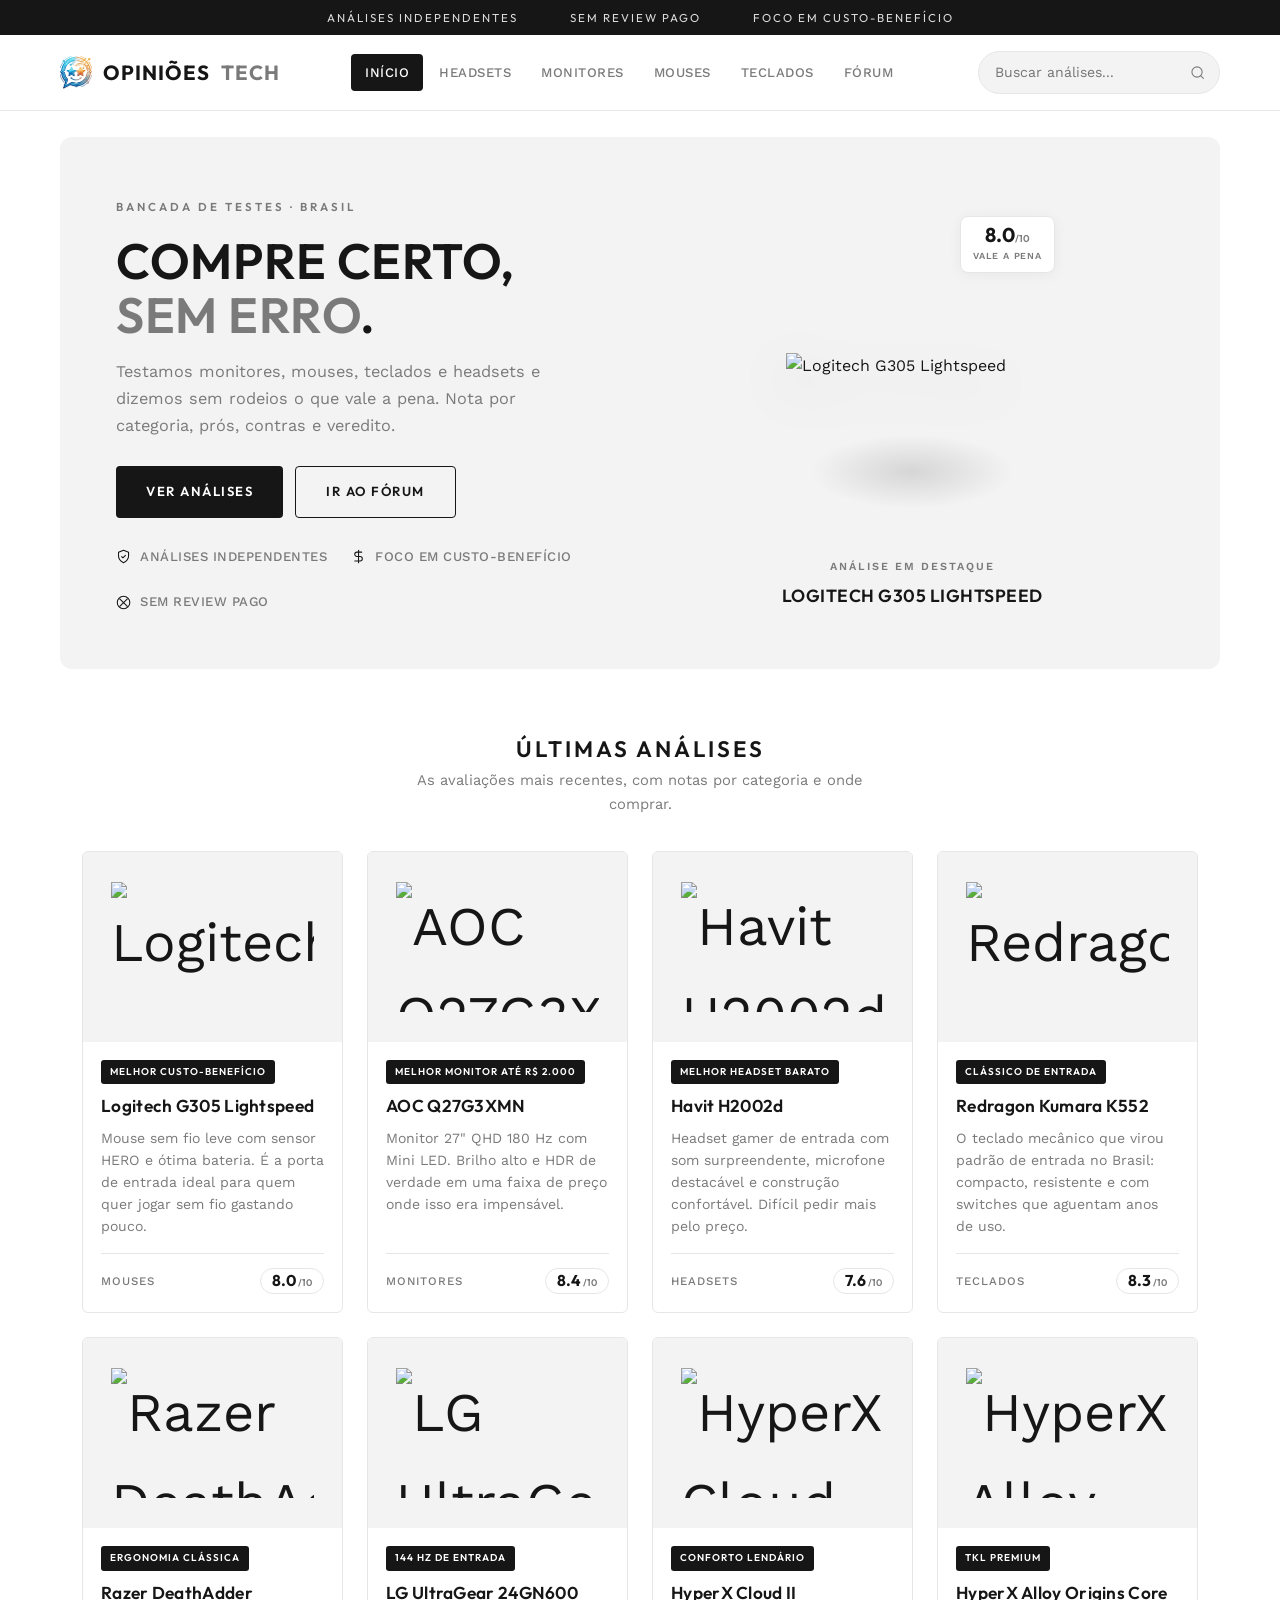
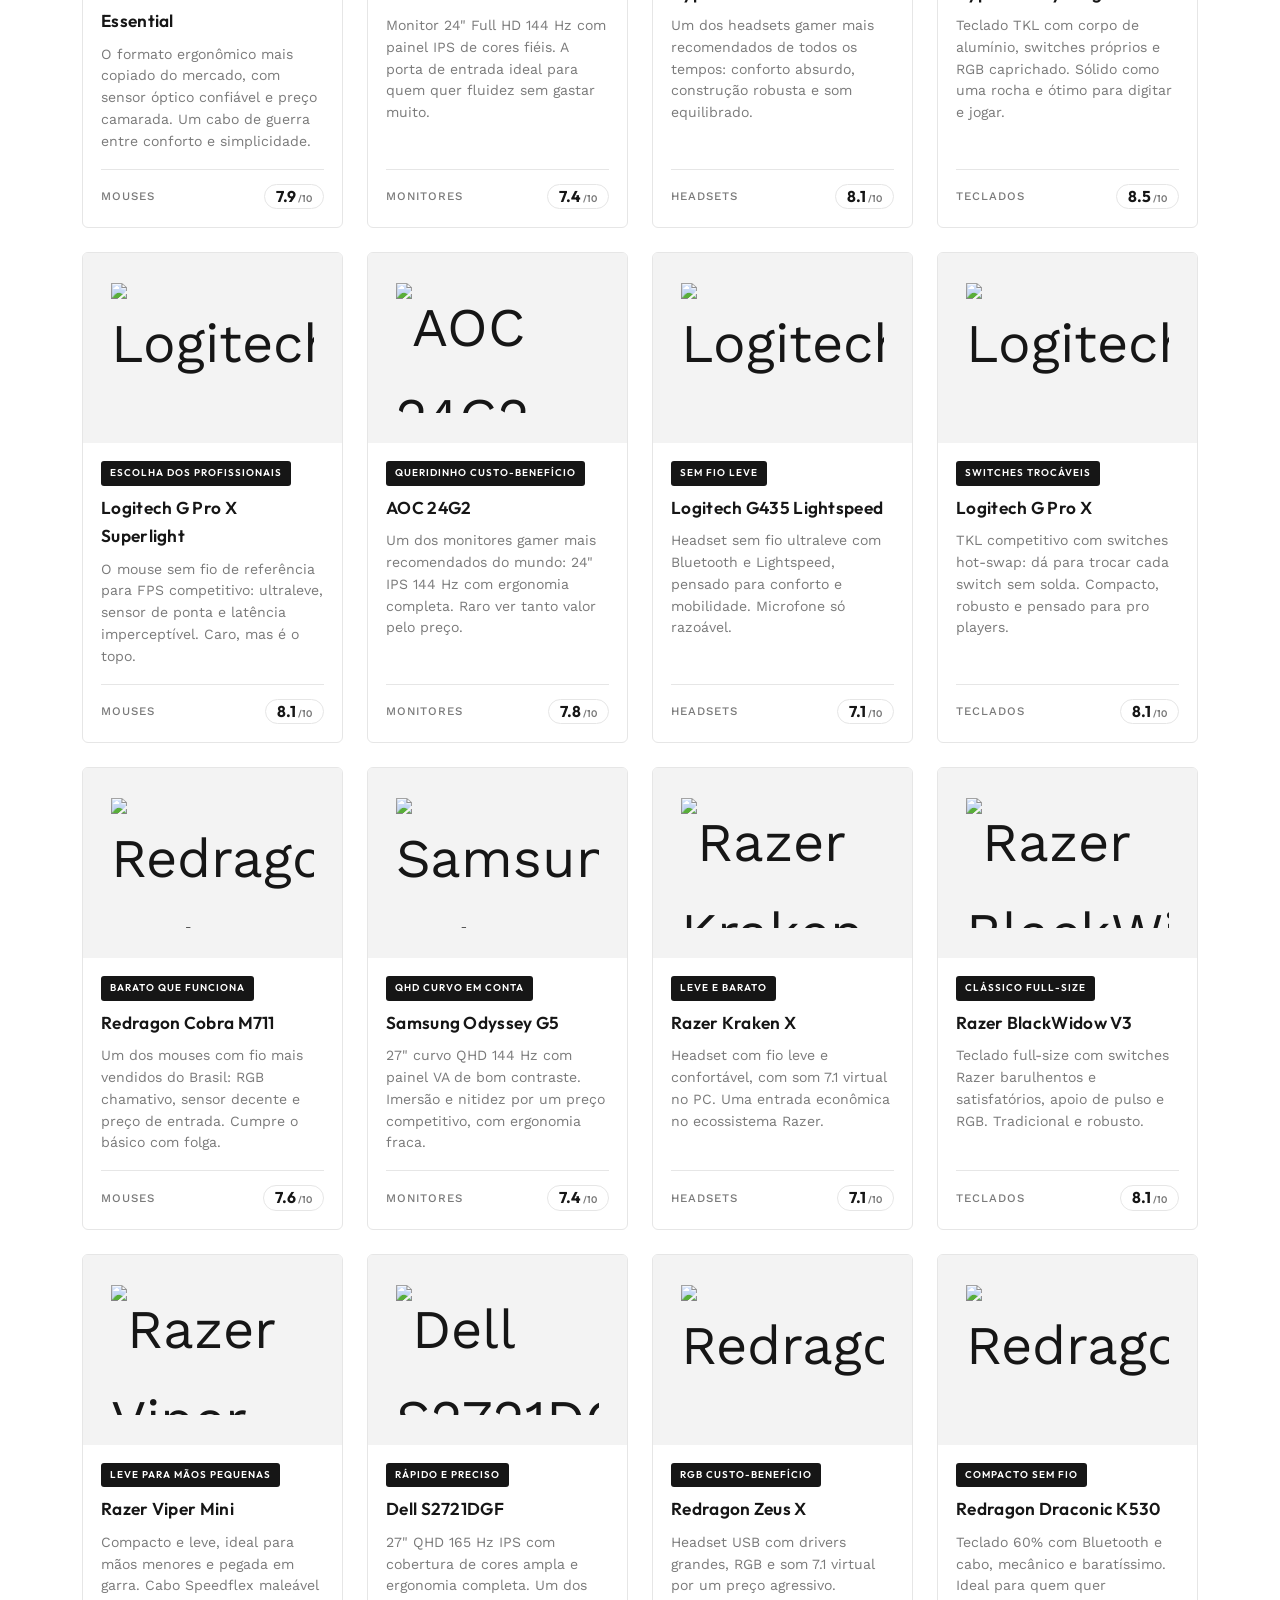
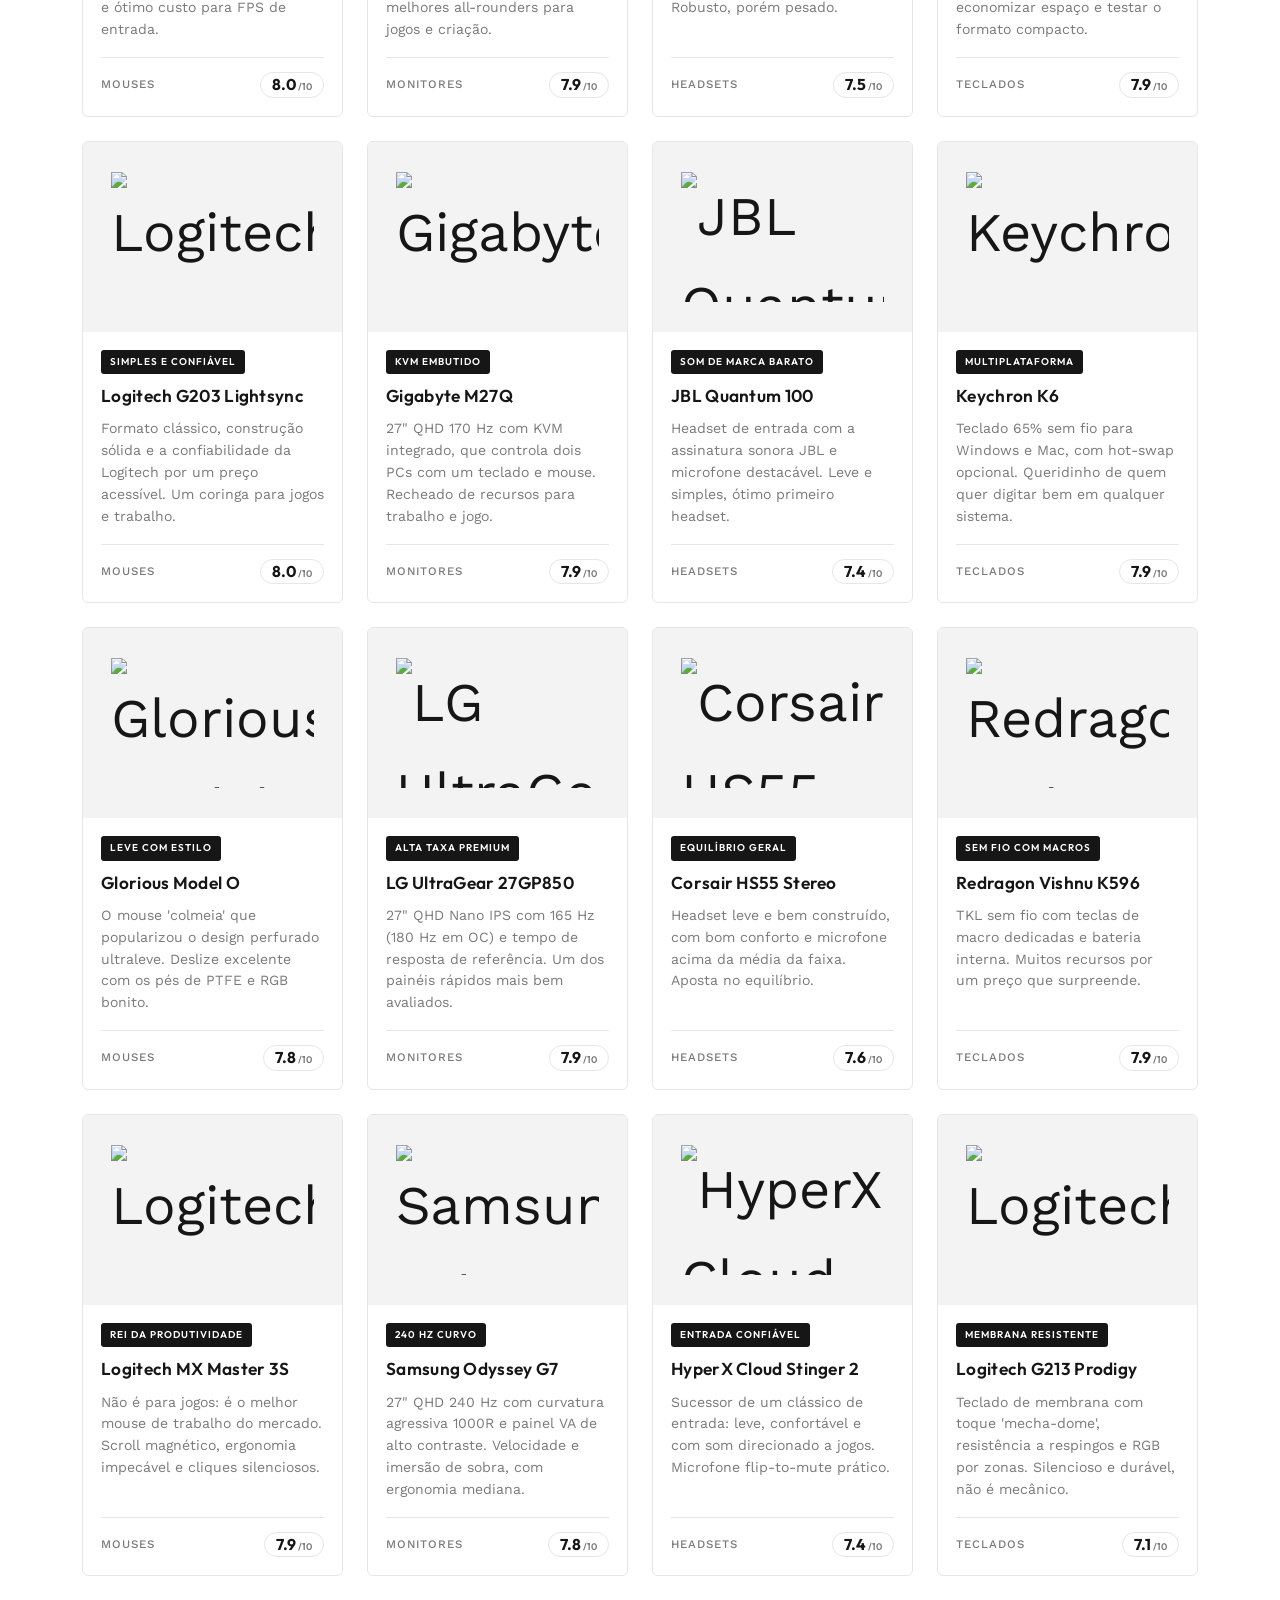
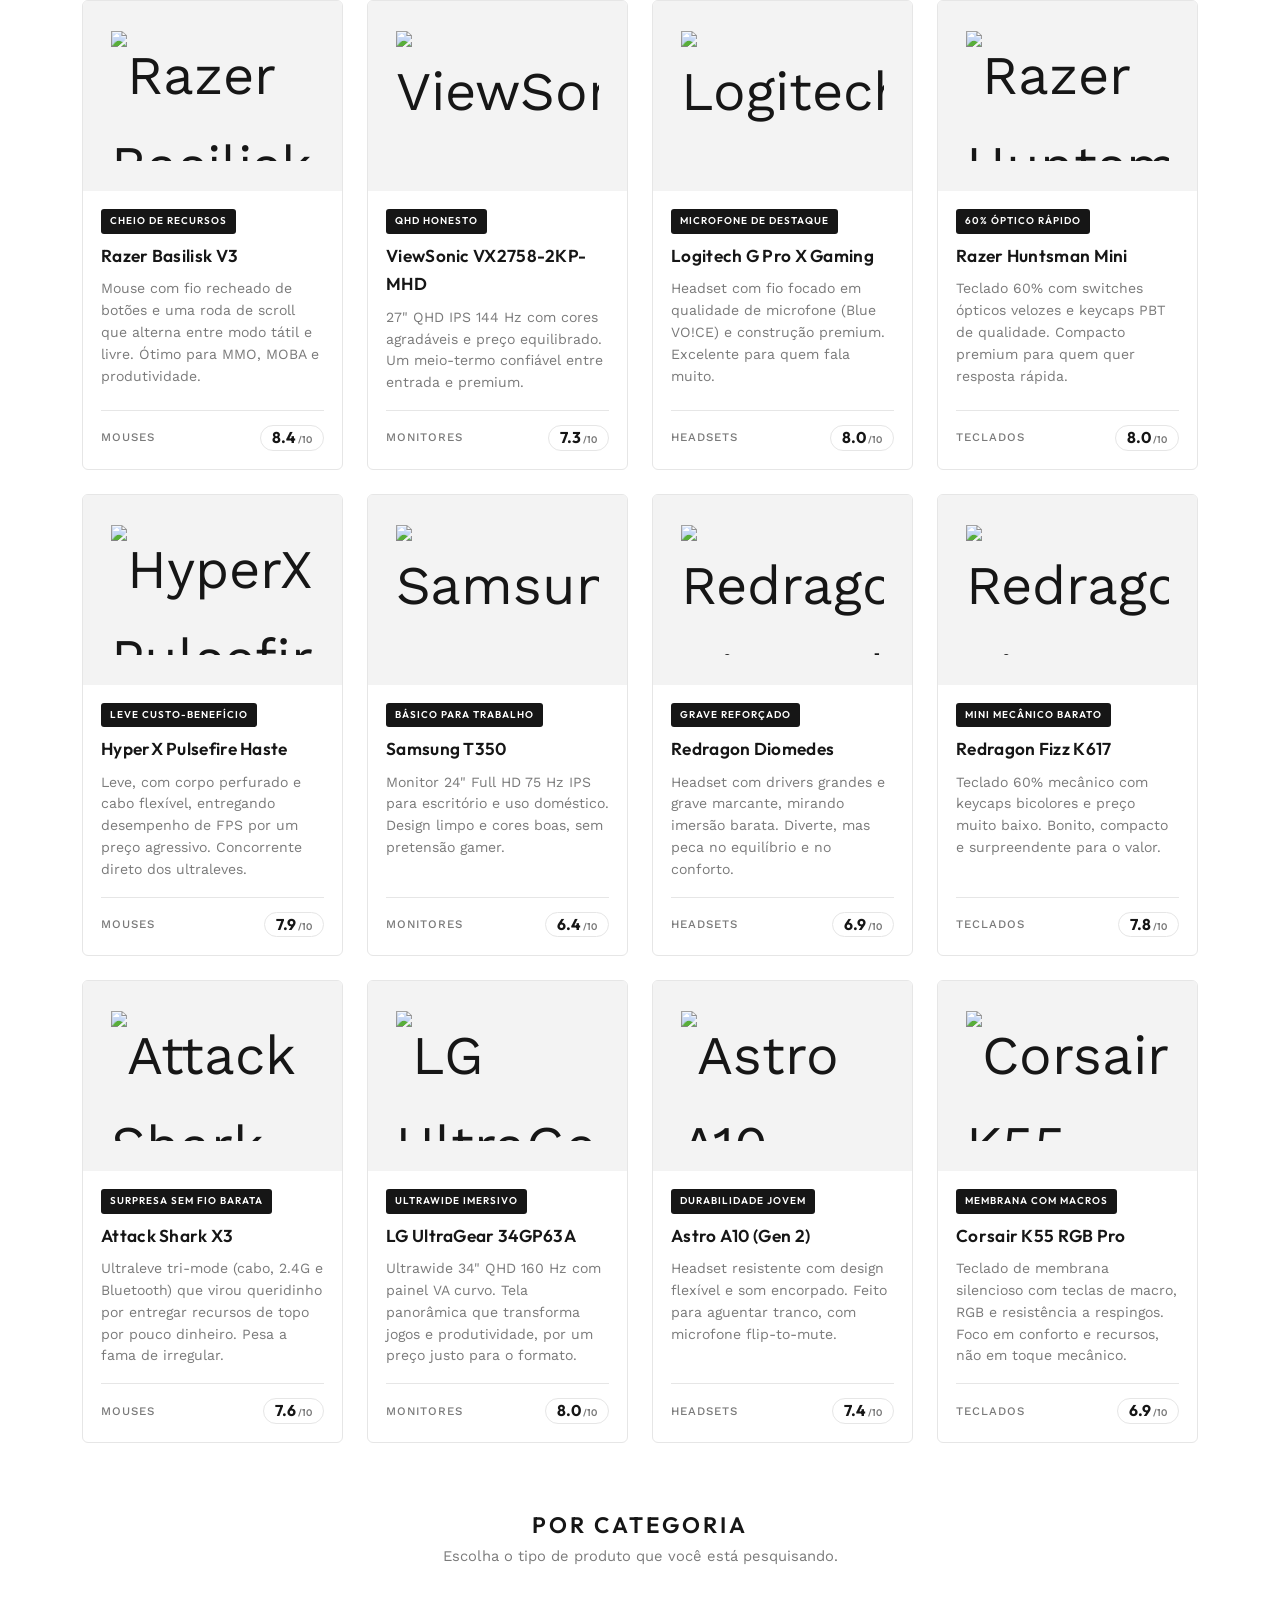
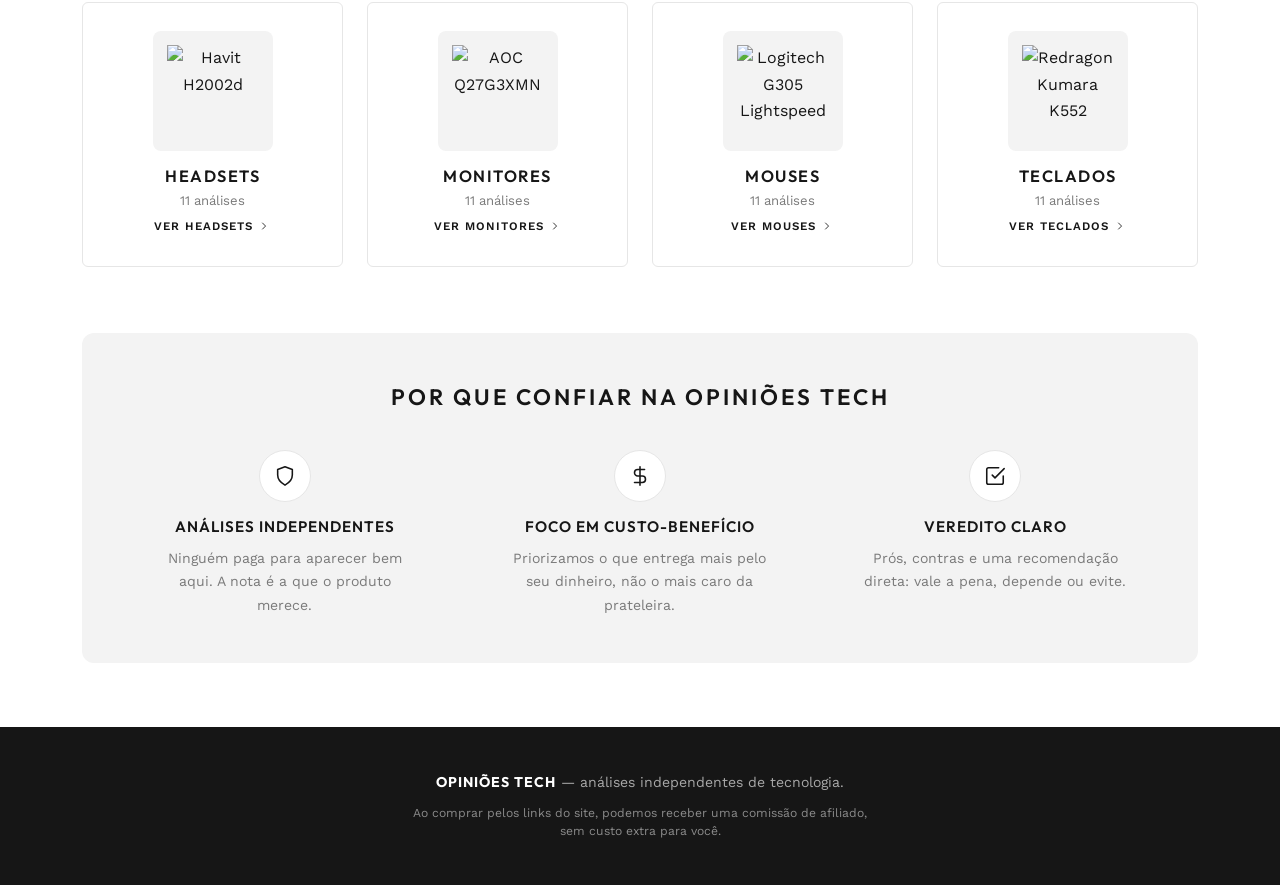
==== commit 2c6808c0: "Adiciona barra de busca no cabeçalho Campo de busca (com botão de lupa) nas três páginas; filtra as " ====
--- a/index.html
+++ b/index.html
@@ -19,6 +19,10 @@
     <div class="container header-inner">
       <a class="logo" href="index.html"><img src="img/logo-simbolo.png" alt="">Opiniões<span>Tech</span></a>
       <nav id="menu-categorias"><!-- montado pelo app.js --></nav>
+      <form class="busca" action="index.html" method="get" role="search">
+        <input id="campo-busca" type="search" name="busca" placeholder="Buscar análises..." aria-label="Buscar análises" autocomplete="off">
+        <button type="submit" aria-label="Buscar"><svg class="icone" viewBox="0 0 24 24"><circle cx="11" cy="11" r="8"/><path d="m21 21-4.3-4.3"/></svg></button>
+      </form>
     </div>
   </header>
 
--- a/css/estilo.css
+++ b/css/estilo.css
@@ -108,6 +108,27 @@
 nav a:hover { color: var(--ink); text-decoration: none; }
 nav a.ativo { color: #fff; background: var(--ink); }
 
+/* Barra de busca */
+.busca {
+  display: flex; align-items: center;
+  background: var(--surface-2); border: 1px solid var(--border);
+  border-radius: 999px; overflow: hidden;
+  transition: border-color 0.15s ease;
+}
+.busca:focus-within { border-color: var(--ink); }
+.busca input {
+  border: none; background: transparent; font: inherit; font-family: var(--sans);
+  font-size: 0.88rem; color: var(--ink); padding: 9px 8px 9px 16px; min-width: 170px;
+}
+.busca input:focus { outline: none; }
+.busca button {
+  border: none; background: transparent; cursor: pointer; color: var(--ink-soft);
+  padding: 8px 14px 8px 6px; display: flex; align-items: center;
+}
+.busca button:hover { color: var(--ink); }
+.busca .icone { width: 1.15em; height: 1.15em; }
+@media (max-width: 560px) { .busca input { min-width: 0; width: 100%; } .busca { flex: 1; } }
+
 /* ---------- Hero (claro) ---------- */
 .hero { padding: 26px 0 8px; }
 .hero-card {
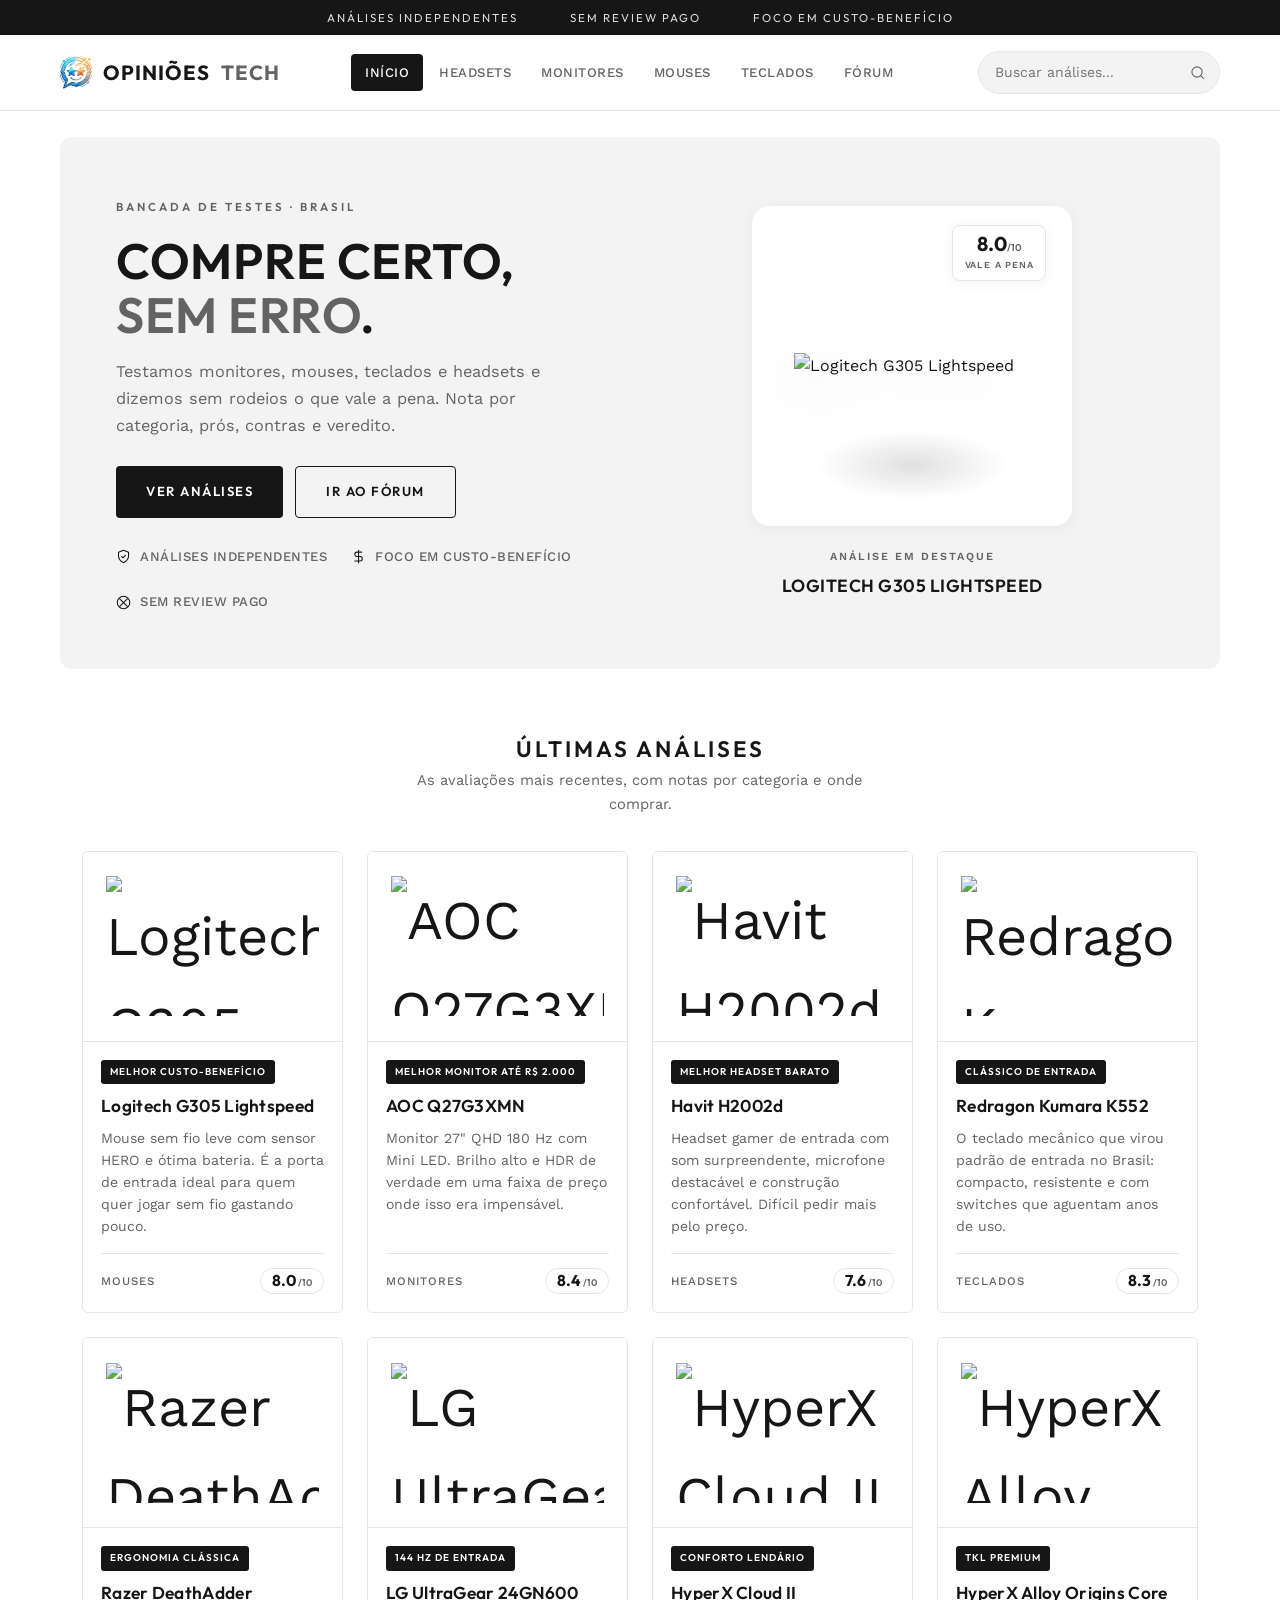
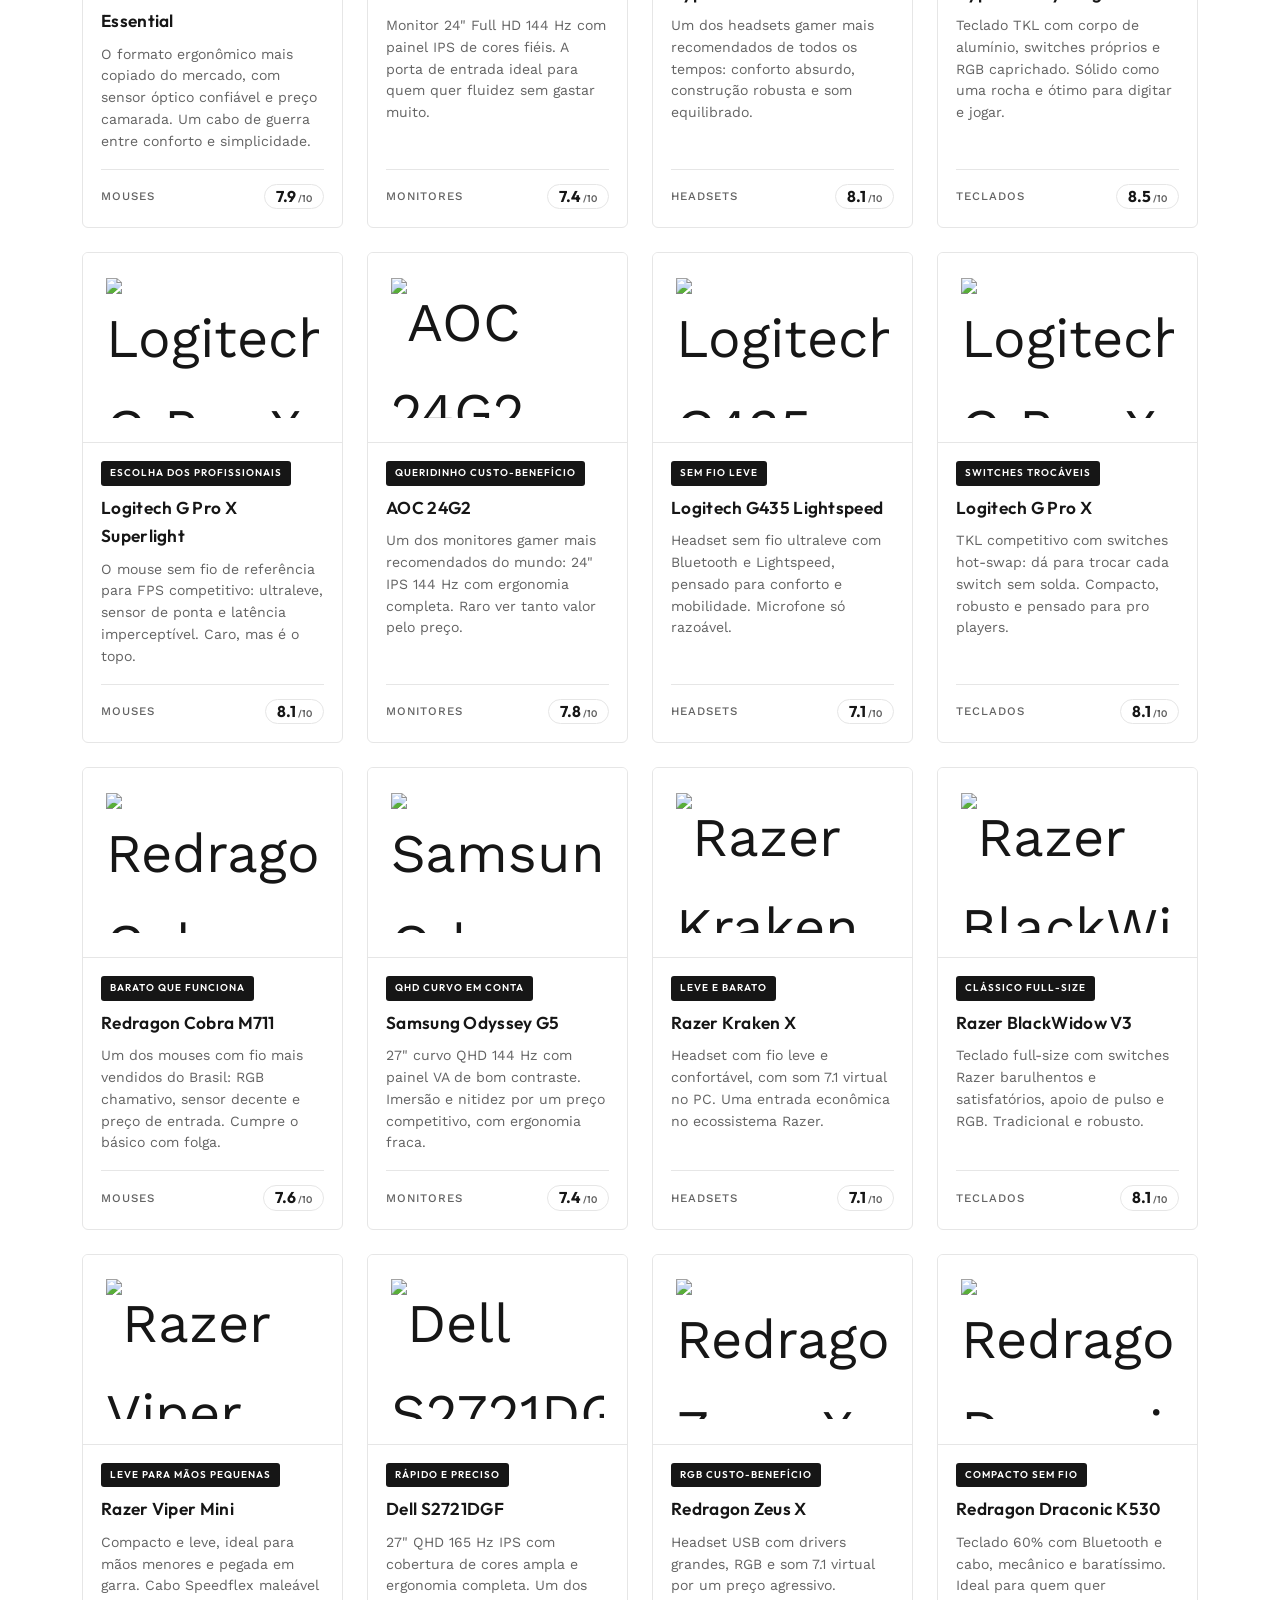
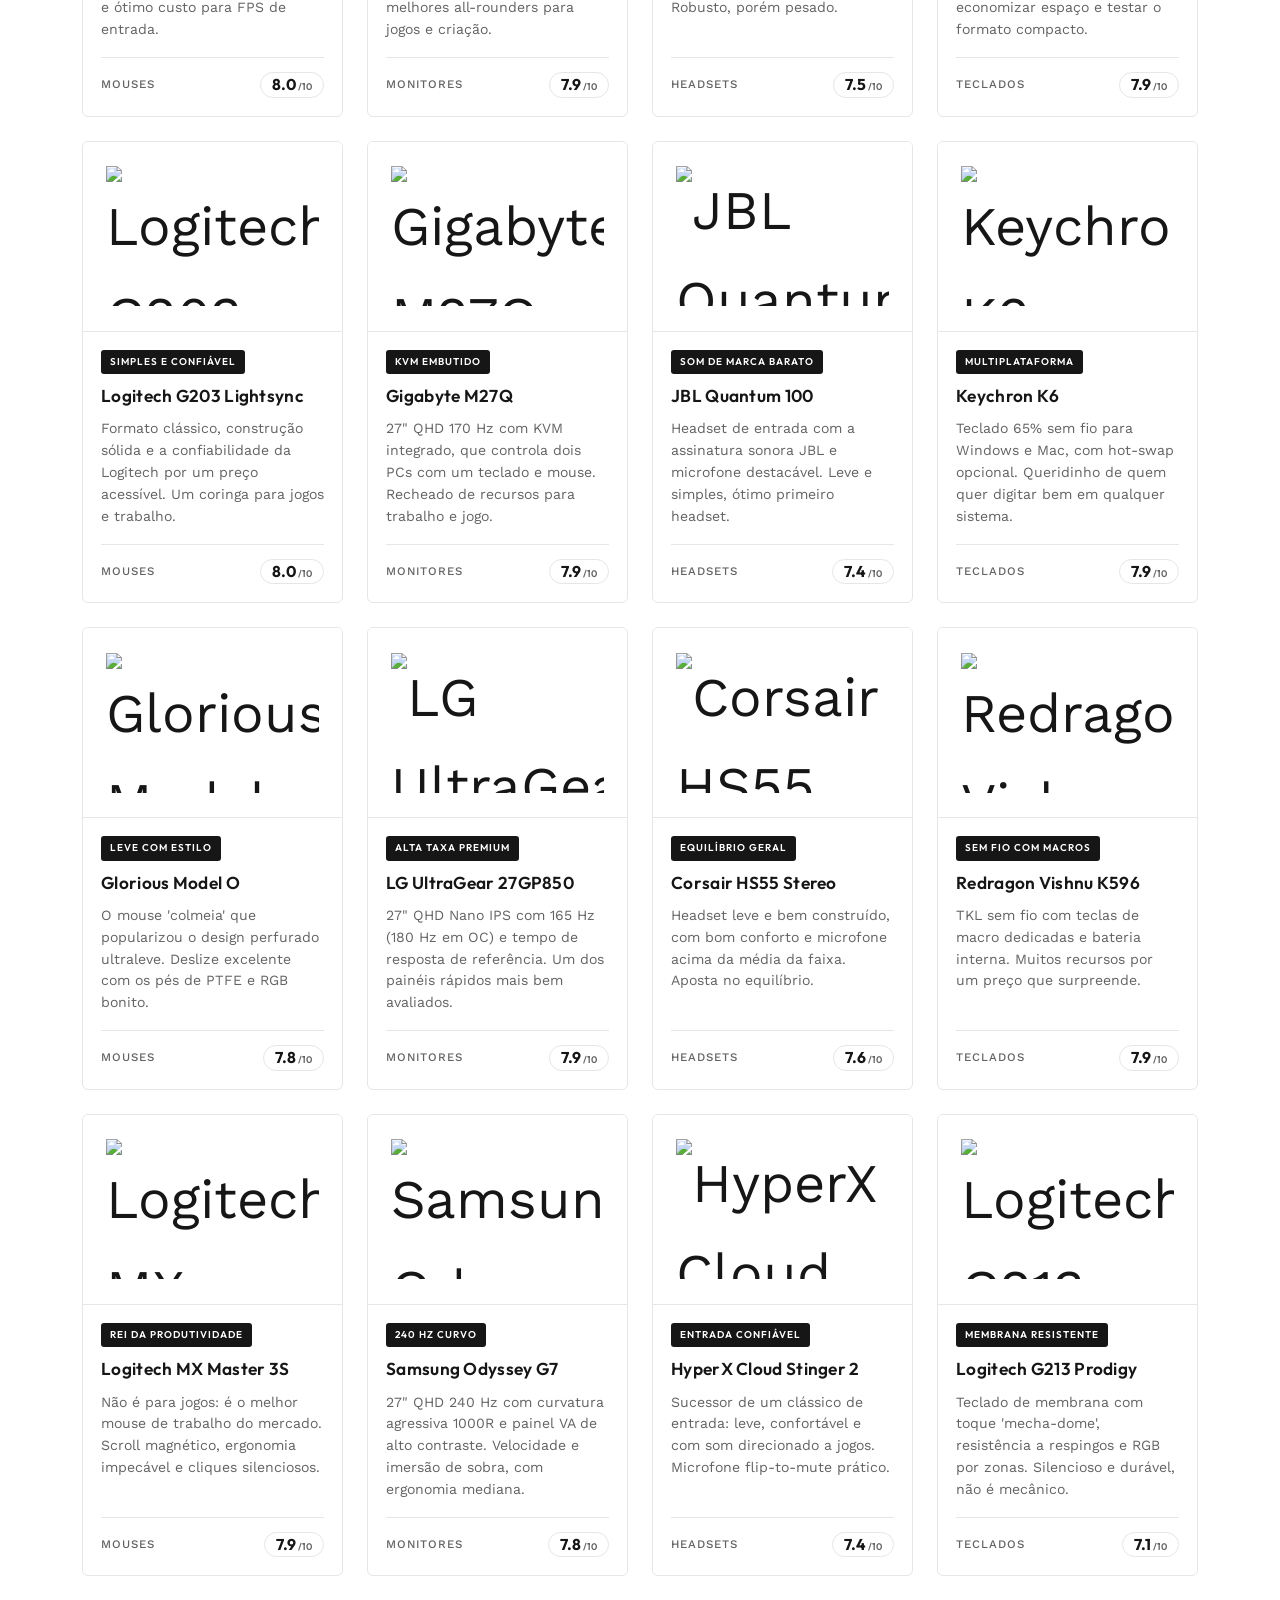
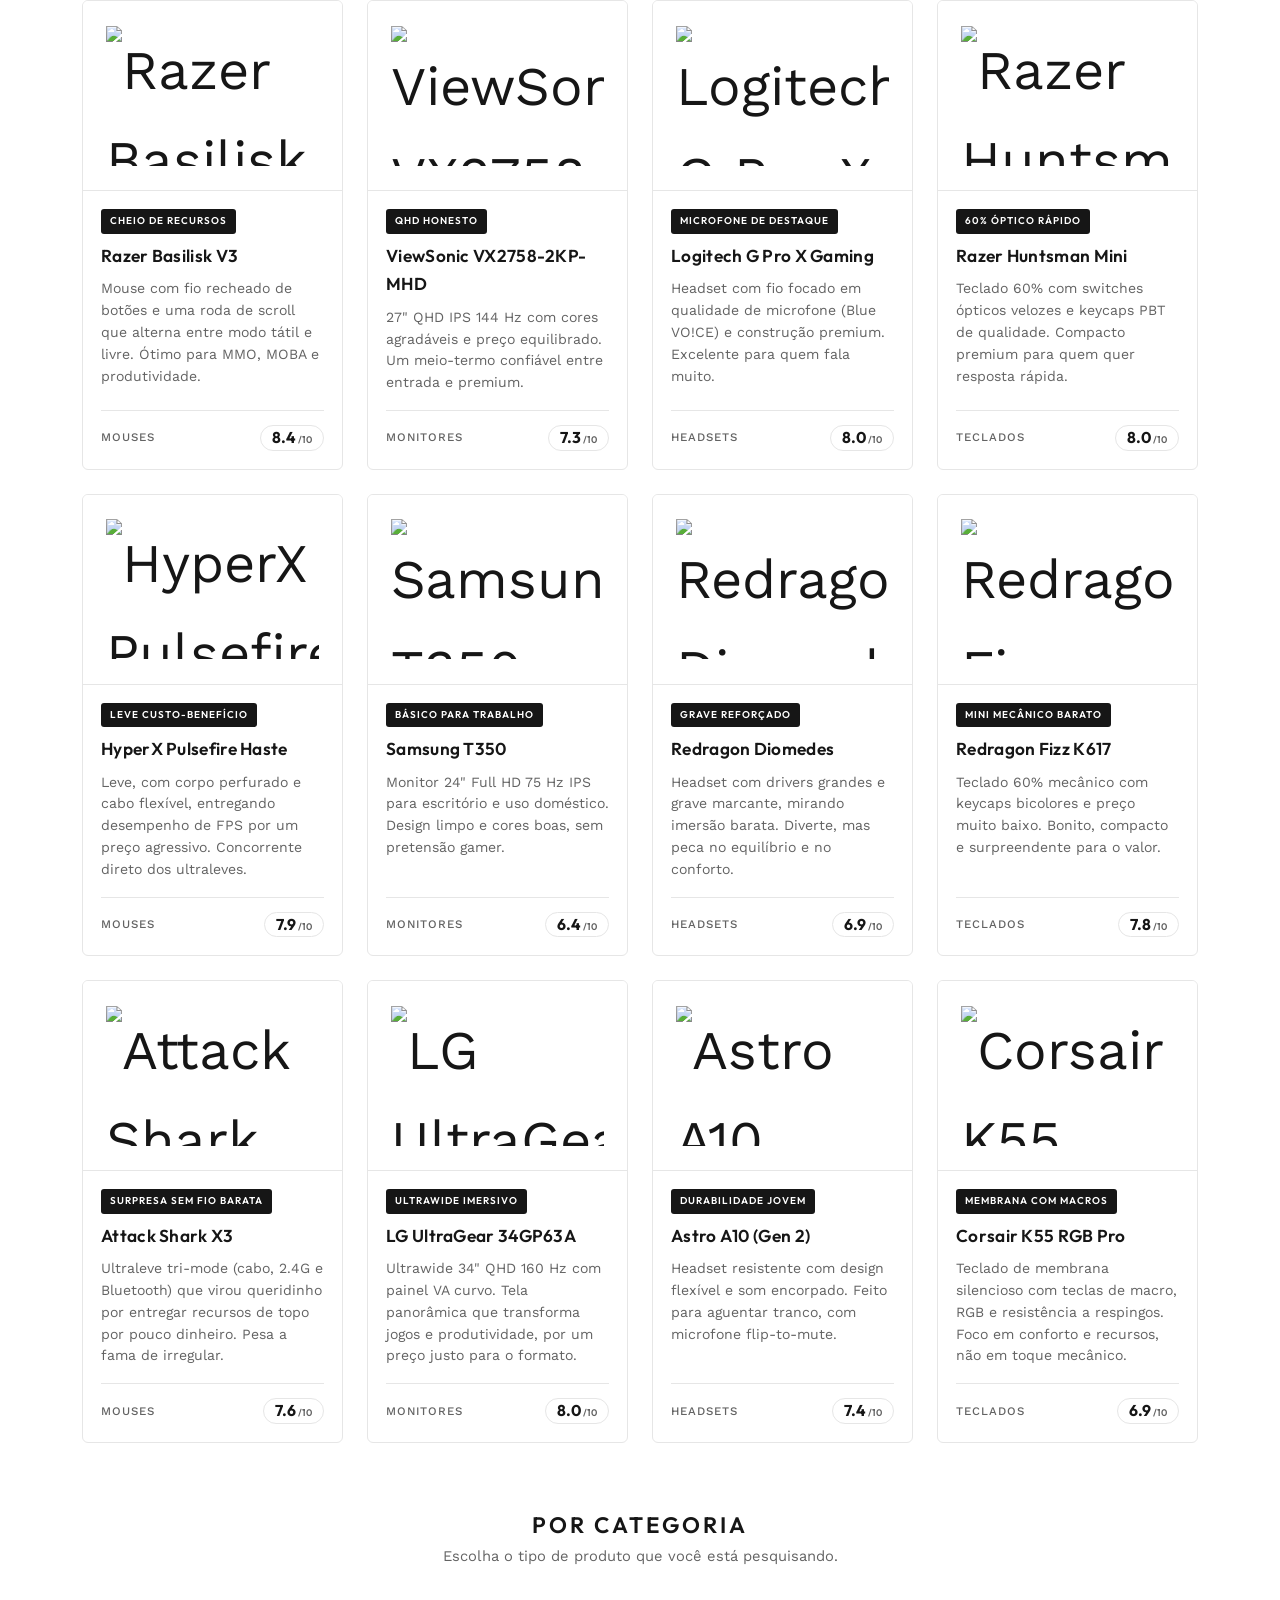
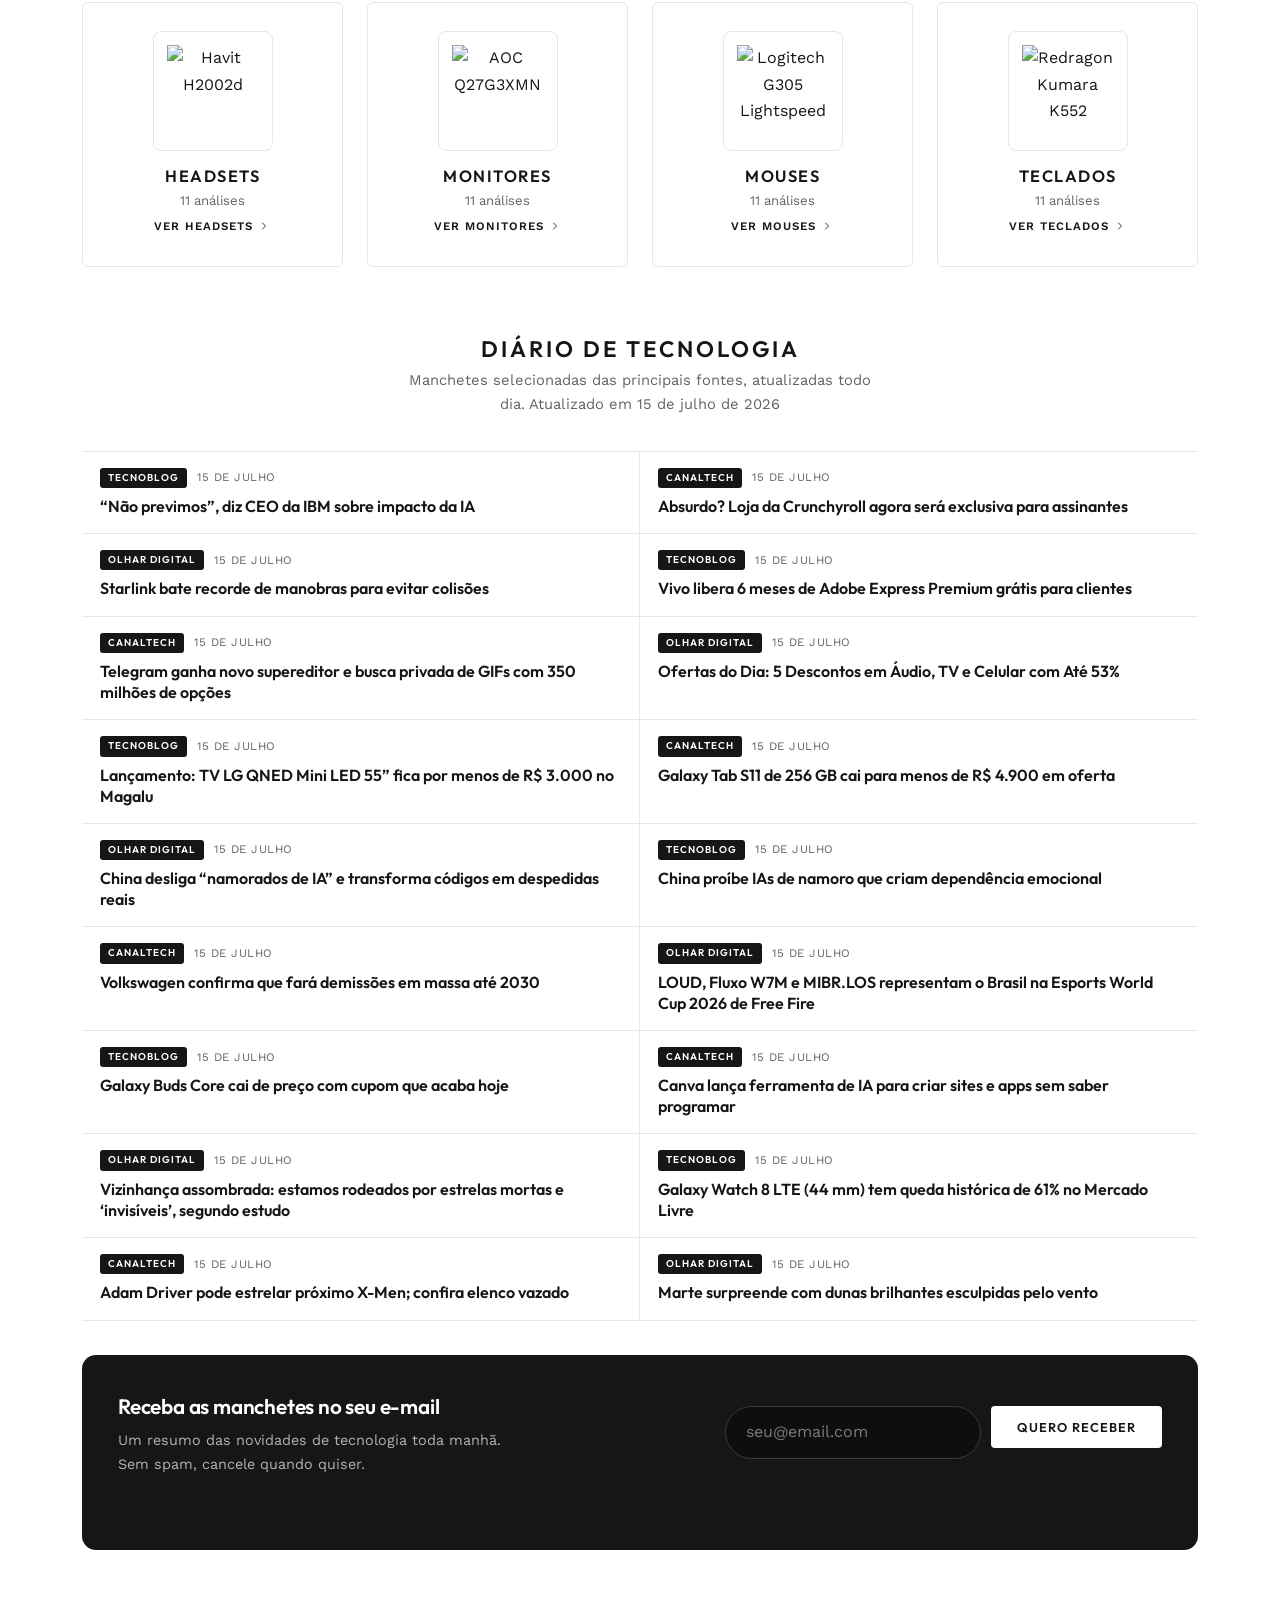
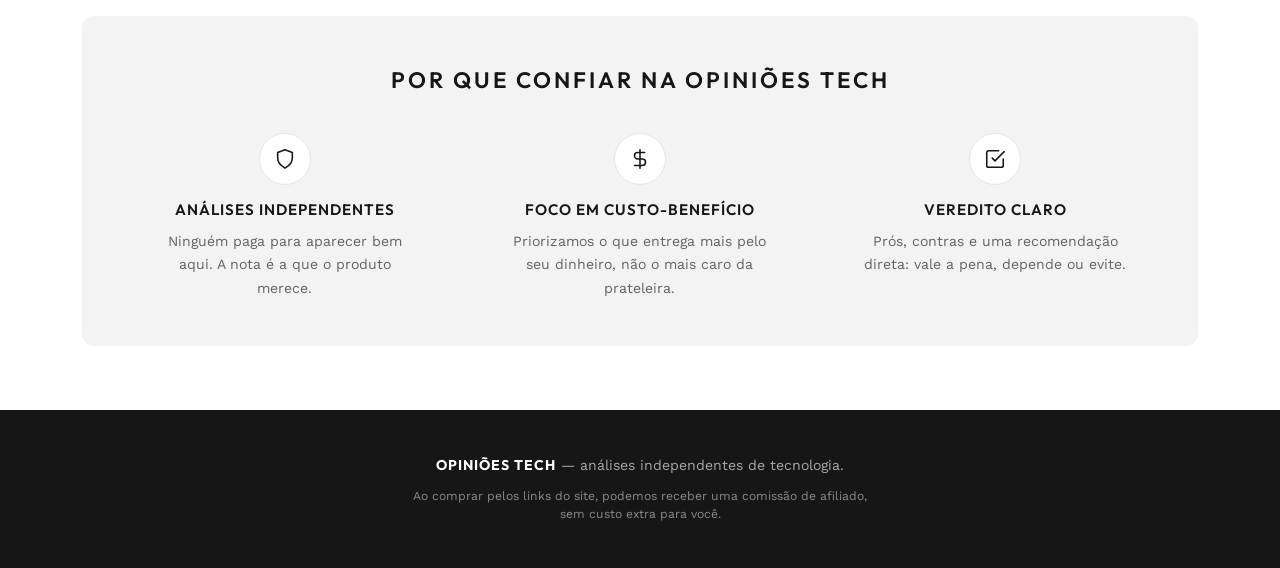
==== commit 39100ee3: "Diário de tecnologia: manchetes curadas + newsletter - scripts/gerar-noticias.py: curadoria via RSS " ====
--- a/index.html
+++ b/index.html
@@ -67,6 +67,28 @@
       <div class="grade-categorias" id="grade-categorias"><!-- montado pelo app.js --></div>
     </section>
 
+    <section class="secao" id="secao-noticias">
+      <div class="secao-cabecalho">
+        <div>
+          <h2>Diário de tecnologia</h2>
+          <p class="subtitulo">Manchetes selecionadas das principais fontes, atualizadas todo dia. <span id="noticias-atualizado"></span></p>
+        </div>
+      </div>
+      <div class="noticias" id="lista-noticias"><!-- montado por noticias.js --></div>
+
+      <div class="newsletter" id="newsletter">
+        <div>
+          <h3>Receba as manchetes no seu e-mail</h3>
+          <p>Um resumo das novidades de tecnologia toda manhã. Sem spam, cancele quando quiser.</p>
+        </div>
+        <form class="newsletter-form" id="form-newsletter">
+          <input type="email" name="email" placeholder="seu@email.com" required aria-label="Seu e-mail">
+          <button class="botao" type="submit">Quero receber</button>
+        </form>
+        <p class="newsletter-aviso" id="newsletter-aviso"></p>
+      </div>
+    </section>
+
     <section class="confianca" id="secao-confianca">
       <h2>Por que confiar na Opiniões Tech</h2>
       <div class="confianca-itens">
@@ -98,5 +120,22 @@
 
   <script src="js/dados.js"></script>
   <script src="js/app.js"></script>
+  <script src="js/noticias.js"></script>
+  <script>
+    // Cadastro na newsletter — enquanto o serviço de e-mail não está conectado,
+    // apenas confirma visualmente. Trocar por: form.action = "<endpoint do serviço>".
+    (function () {
+      var form = document.getElementById("form-newsletter");
+      if (!form) return;
+      form.addEventListener("submit", function (e) {
+        if (!form.getAttribute("action")) {
+          e.preventDefault();
+          var aviso = document.getElementById("newsletter-aviso");
+          aviso.textContent = "Cadastro recebido! O envio dos e-mails será ativado em breve.";
+          form.reset();
+        }
+      });
+    })();
+  </script>
 </body>
 </html>
--- a/css/estilo.css
+++ b/css/estilo.css
@@ -10,7 +10,7 @@
   --surface:   #ffffff;
   --surface-2: #f3f3f3;   /* tiles de imagem, inputs */
   --ink:       #161616;   /* preto suave */
-  --ink-soft:  #7a7a7a;   /* cinza texto */
+  --ink-soft:  #636363;   /* cinza texto (contraste AA) */
   --border:    #e6e6e6;
   --preto:     #161616;   /* CTAs / destaque */
 
@@ -182,8 +182,9 @@
 }
 .hero-destaque:hover { text-decoration: none; }
 .hd-pedestal {
-  position: relative; width: 100%; max-width: 340px; aspect-ratio: 1 / 1;
+  position: relative; width: 100%; max-width: 320px; aspect-ratio: 1 / 1;
   display: flex; align-items: center; justify-content: center;
+  background: #fff; border-radius: 18px; box-shadow: var(--sombra);
 }
 .hd-pedestal::after {
   content: ""; position: absolute; bottom: 8%; left: 50%; transform: translateX(-50%);
@@ -239,9 +240,9 @@
 .card:hover { transform: translateY(-4px); box-shadow: var(--sombra-mid); border-color: #d4d4d4; text-decoration: none; }
 .card-capa {
   height: 190px; display: flex; align-items: center; justify-content: center;
-  background: var(--surface-2); font-size: 3.4rem;
-}
-.card-capa img { height: 130px; max-width: 78%; }
+  background: #fff; border-bottom: 1px solid var(--border); font-size: 3.4rem;
+}
+.card-capa img { height: 140px; max-width: 82%; object-fit: contain; }
 .card-corpo { padding: 18px; flex: 1; display: flex; flex-direction: column; gap: 8px; }
 .selo {
   display: inline-flex; align-self: flex-start;
@@ -280,12 +281,54 @@
 .categoria-card:hover { transform: translateY(-4px); box-shadow: var(--sombra-mid); text-decoration: none; }
 .categoria-card .cc-img {
   width: 120px; height: 120px; flex-shrink: 0; border-radius: 8px;
-  background: var(--surface-2); display: flex; align-items: center; justify-content: center;
+  background: #fff; border: 1px solid var(--border); display: flex; align-items: center; justify-content: center;
 }
 .categoria-card .cc-img img { width: 92px; height: 92px; object-fit: contain; }
 .categoria-card h3 { font-family: var(--display); font-weight: 600; font-size: 1.02rem; text-transform: uppercase; letter-spacing: 1.5px; }
 .categoria-card p { font-size: 0.82rem; color: var(--ink-soft); }
 .categoria-card .cc-ver { color: var(--ink); font-weight: 600; font-size: 0.72rem; text-transform: uppercase; letter-spacing: 1px; display: inline-flex; align-items: center; gap: 5px; }
+
+/* ---------- Diário de tecnologia (notícias) ---------- */
+.noticias {
+  display: grid; grid-template-columns: repeat(2, 1fr);
+  border-top: 1px solid var(--border);
+}
+@media (max-width: 640px) { .noticias { grid-template-columns: 1fr; } }
+.noticia {
+  display: flex; flex-direction: column; gap: 8px;
+  padding: 16px 18px; border-bottom: 1px solid var(--border); color: var(--ink);
+  transition: background 0.14s ease;
+}
+.noticia:nth-child(odd) { border-right: 1px solid var(--border); }
+@media (max-width: 640px) { .noticia:nth-child(odd) { border-right: none; } }
+.noticia:hover { background: var(--surface-2); text-decoration: none; }
+.noticia-topo { display: flex; align-items: center; gap: 10px; }
+.noticia-fonte {
+  font-family: var(--display); font-size: 0.62rem; font-weight: 600;
+  text-transform: uppercase; letter-spacing: 1px;
+  color: #fff; background: var(--ink); padding: 2px 8px; border-radius: 3px;
+}
+.noticia-data { font-size: 0.72rem; color: var(--ink-soft); text-transform: uppercase; letter-spacing: 0.5px; }
+.noticia-titulo { font-family: var(--display); font-weight: 600; font-size: 1rem; line-height: 1.32; }
+.noticia:hover .noticia-titulo { text-decoration: underline; }
+
+/* ---------- Newsletter ---------- */
+.newsletter {
+  margin-top: 34px; background: var(--ink); color: #fff;
+  border-radius: 14px; padding: 34px 36px;
+  display: flex; align-items: center; justify-content: space-between; gap: 26px; flex-wrap: wrap;
+}
+.newsletter h3 { font-family: var(--display); font-weight: 600; font-size: 1.3rem; color: #fff; letter-spacing: -0.2px; }
+.newsletter > div p { color: #b4b4b4; font-size: 0.9rem; max-width: 46ch; margin-top: 6px; }
+.newsletter-form { display: flex; gap: 10px; flex-wrap: wrap; }
+.newsletter-form input {
+  border: 1px solid #3a3a3a; background: #0e0e0e; color: #fff;
+  border-radius: 999px; padding: 12px 20px; font: inherit; font-family: var(--sans); min-width: 220px;
+}
+.newsletter-form input::placeholder { color: #7c7c7c; }
+.newsletter-form input:focus { outline: none; border-color: #fff; }
+.newsletter .botao { background: #fff; color: var(--ink); }
+.newsletter-aviso { flex-basis: 100%; margin: 0; color: #cfe9d4; font-size: 0.86rem; min-height: 1em; }
 
 /* ---------- Faixa de confiança ---------- */
 .confianca {
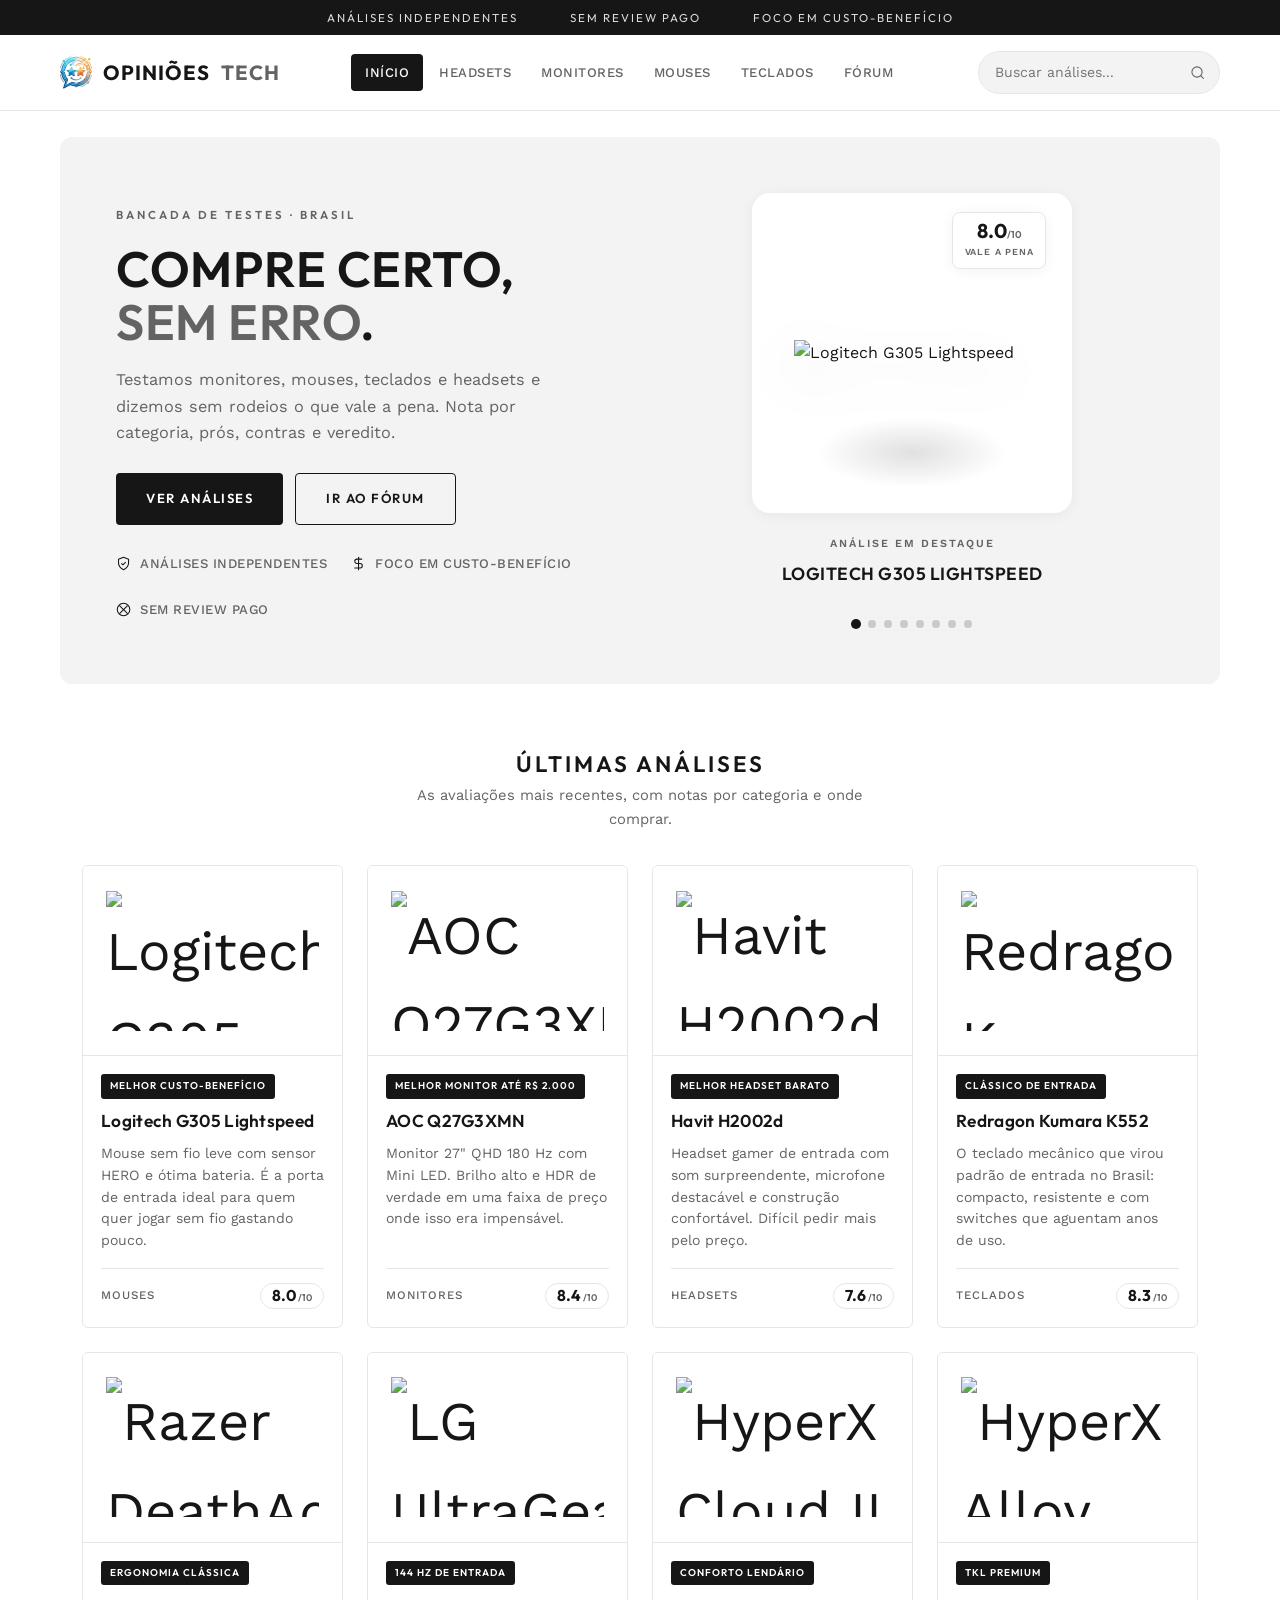
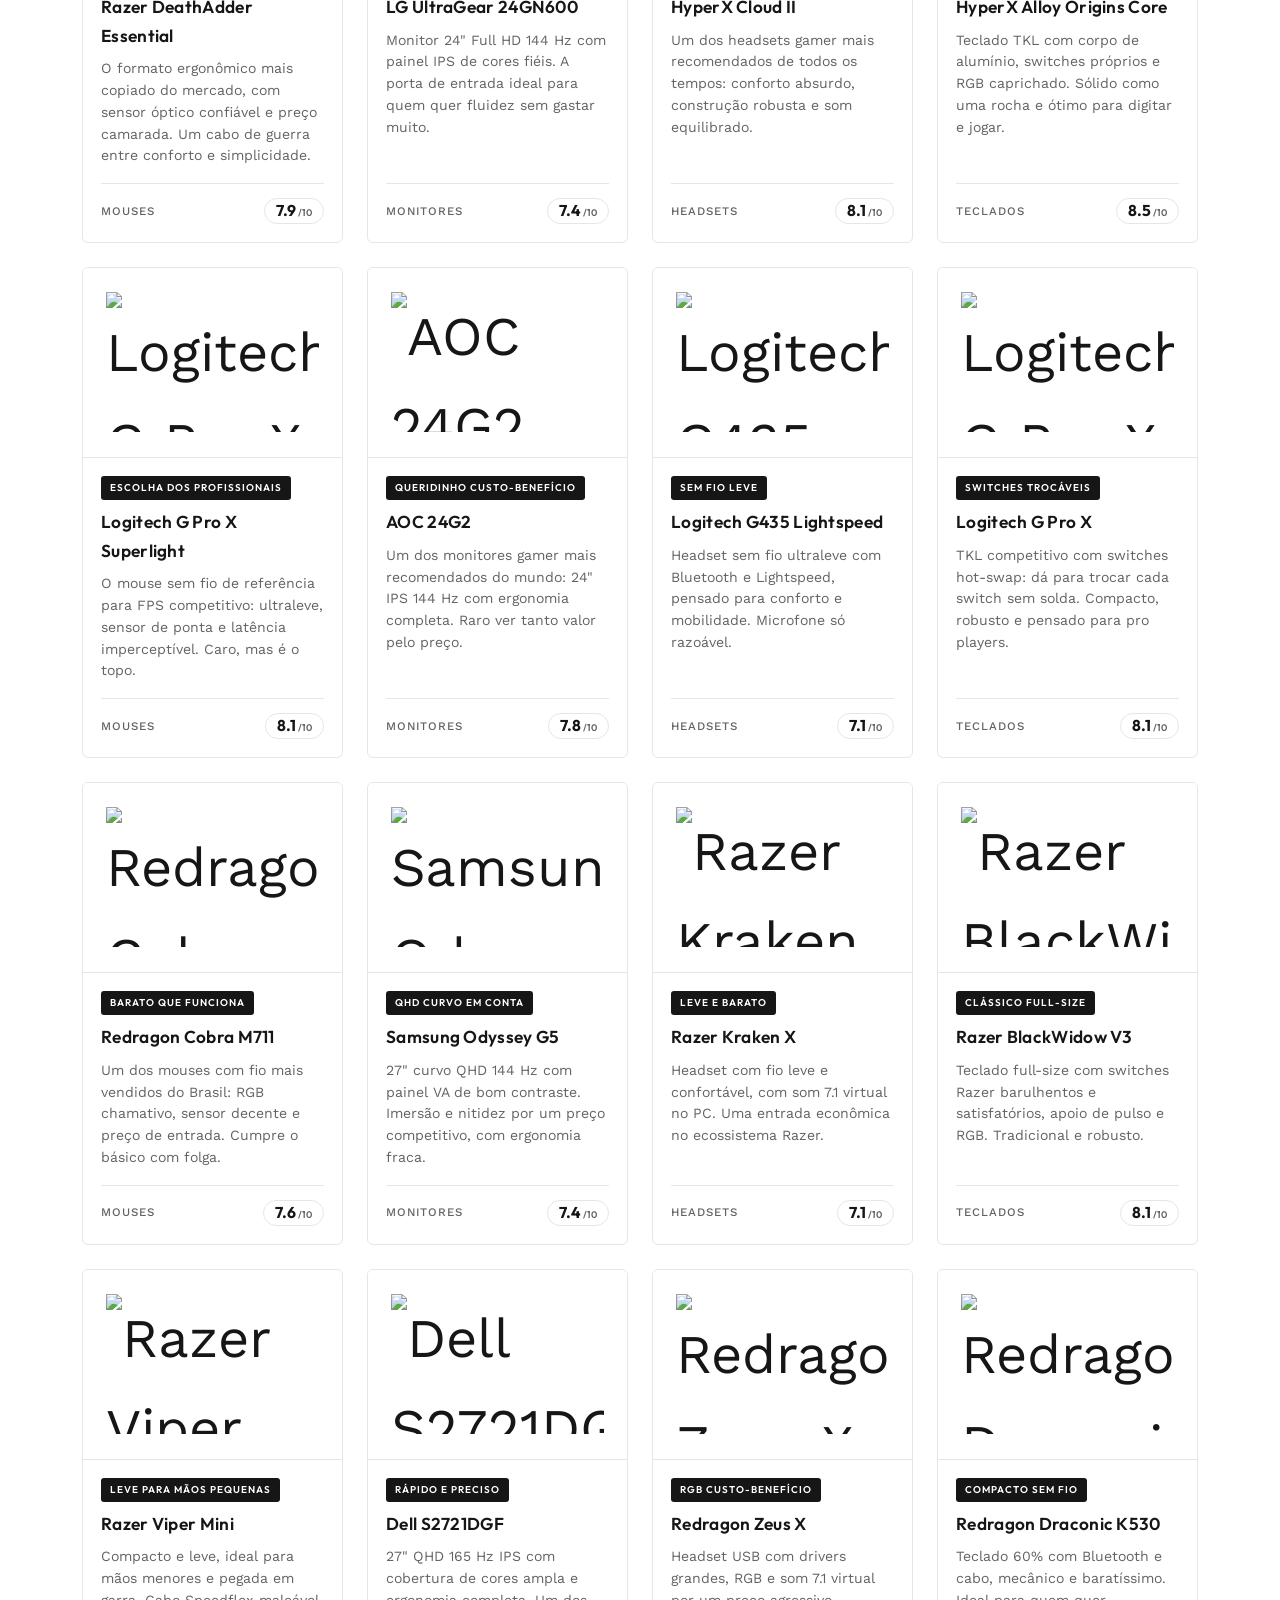
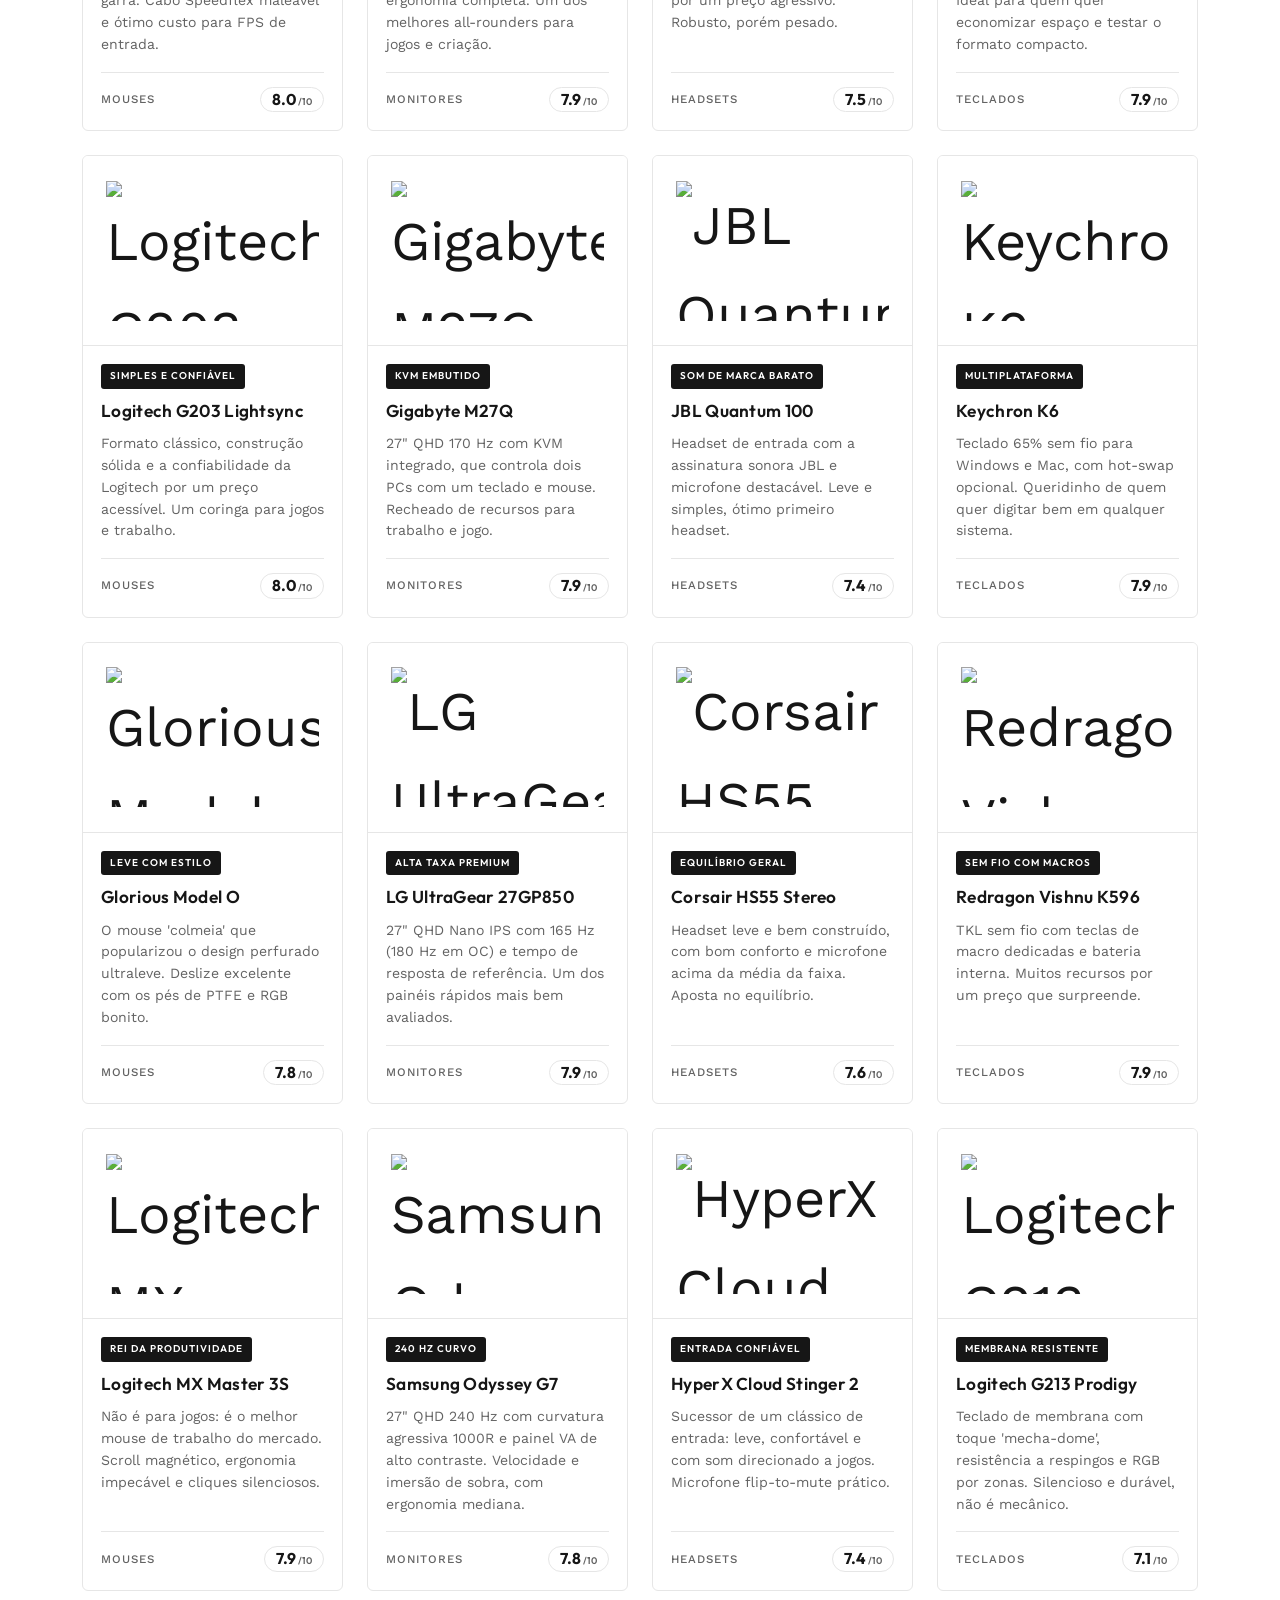
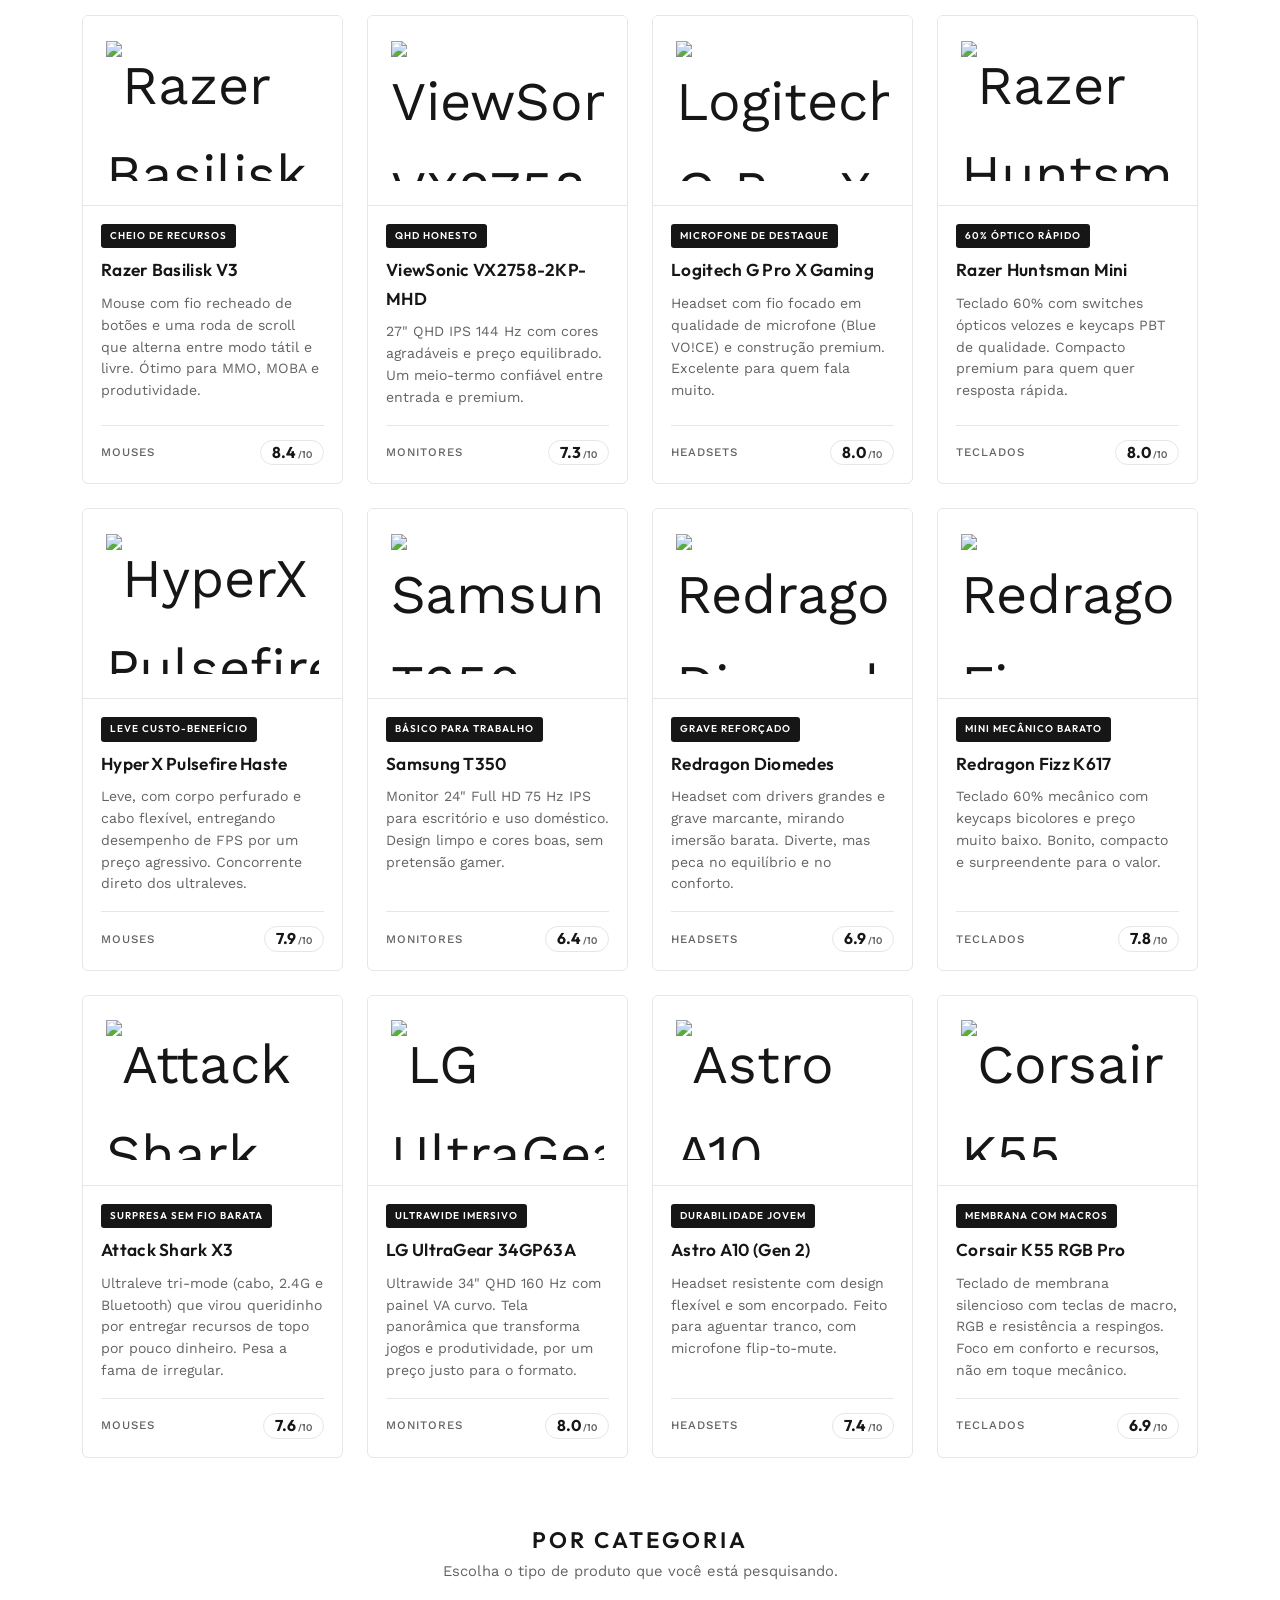
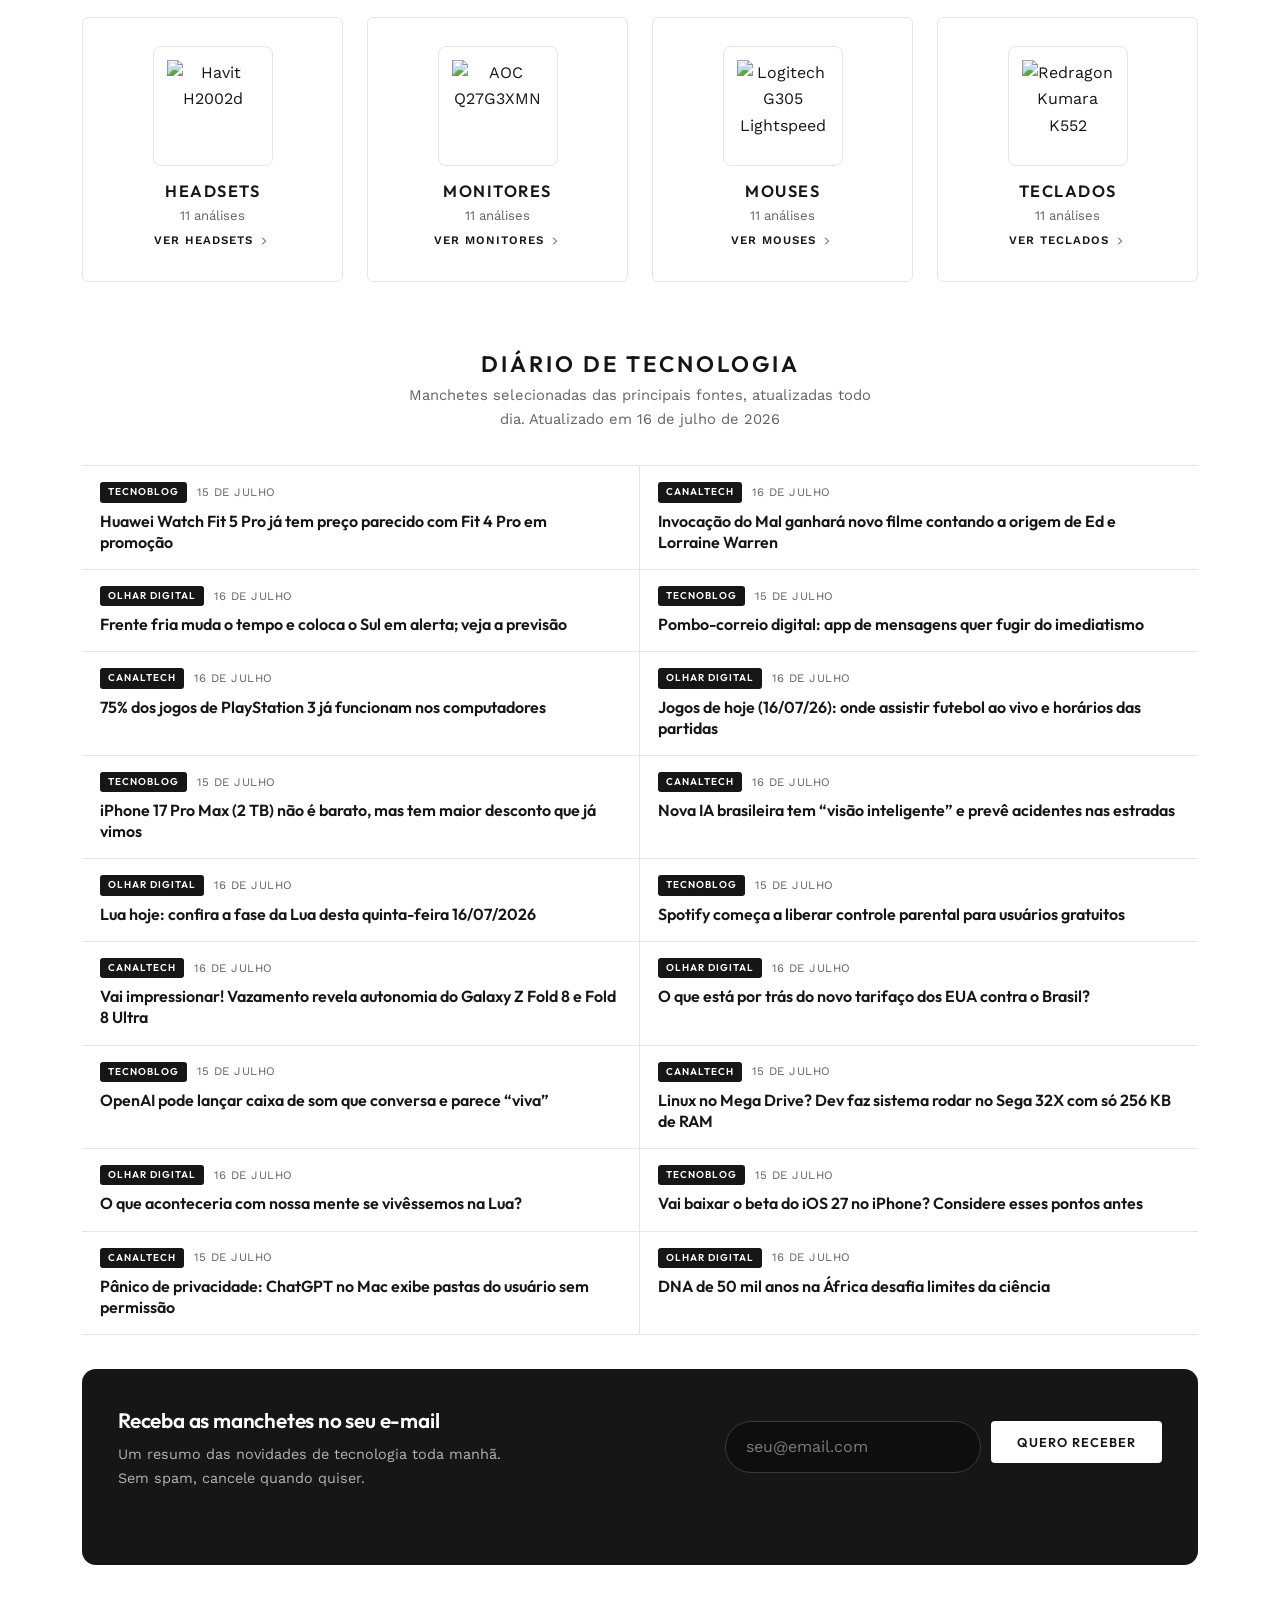
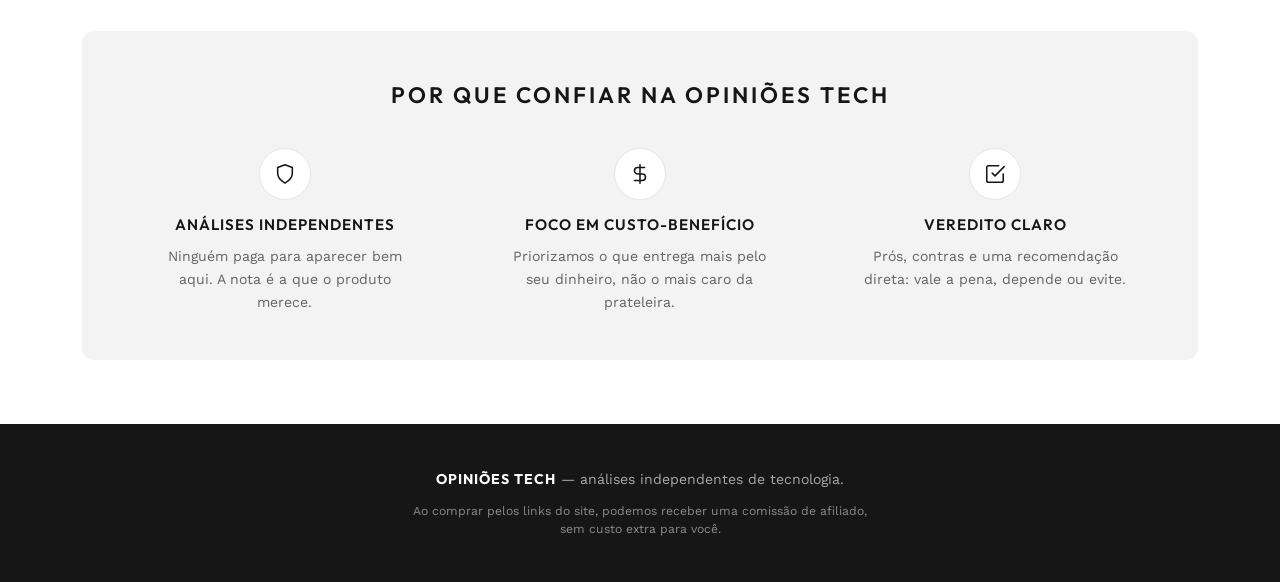
==== commit 7fc2905f: "Hero: carrossel de análises em destaque O destaque do hero agora roda entre as 8 análises mais recen" ====
--- a/index.html
+++ b/index.html
@@ -42,7 +42,7 @@
           <li><svg class="icone" viewBox="0 0 24 24"><path d="M18 6 6 18"/><path d="m6 6 12 12"/><circle cx="12" cy="12" r="10"/></svg> Sem review pago</li>
         </ul>
       </div>
-      <a class="hero-destaque" id="hero-destaque" href="#"><!-- montado pelo app.js --></a>
+      <div class="hero-destaque" id="hero-destaque"><!-- montado pelo app.js --></div>
     </div>
   </section>
 
--- a/css/estilo.css
+++ b/css/estilo.css
@@ -181,6 +181,17 @@
   color: var(--ink);
 }
 .hero-destaque:hover { text-decoration: none; }
+.hd-wrap { width: 100%; transition: opacity 0.26s ease; }
+.hd-wrap.saindo { opacity: 0; }
+.hd-link { display: flex; flex-direction: column; align-items: center; gap: 16px; color: var(--ink); }
+.hd-link:hover { text-decoration: none; }
+.hd-dots { display: flex; justify-content: center; gap: 8px; margin-top: 16px; }
+.hd-dot {
+  width: 8px; height: 8px; padding: 0; border: none; border-radius: 50%;
+  background: #c9c9c9; cursor: pointer; transition: background 0.15s ease, transform 0.15s ease;
+}
+.hd-dot:hover { background: #9a9a9a; }
+.hd-dot.ativo { background: var(--ink); transform: scale(1.25); }
 .hd-pedestal {
   position: relative; width: 100%; max-width: 320px; aspect-ratio: 1 / 1;
   display: flex; align-items: center; justify-content: center;
@@ -196,7 +207,7 @@
   filter: drop-shadow(0 18px 26px rgba(0,0,0,0.14));
   transition: transform 0.25s ease;
 }
-.hero-destaque:hover .hd-pedestal img { transform: translateY(-6px) scale(1.03); }
+.hd-link:hover .hd-pedestal img { transform: translateY(-6px) scale(1.03); }
 .hd-chip {
   position: absolute; top: 6%; right: 8%; z-index: 2;
   background: #fff; color: var(--ink); border: 1px solid var(--border);
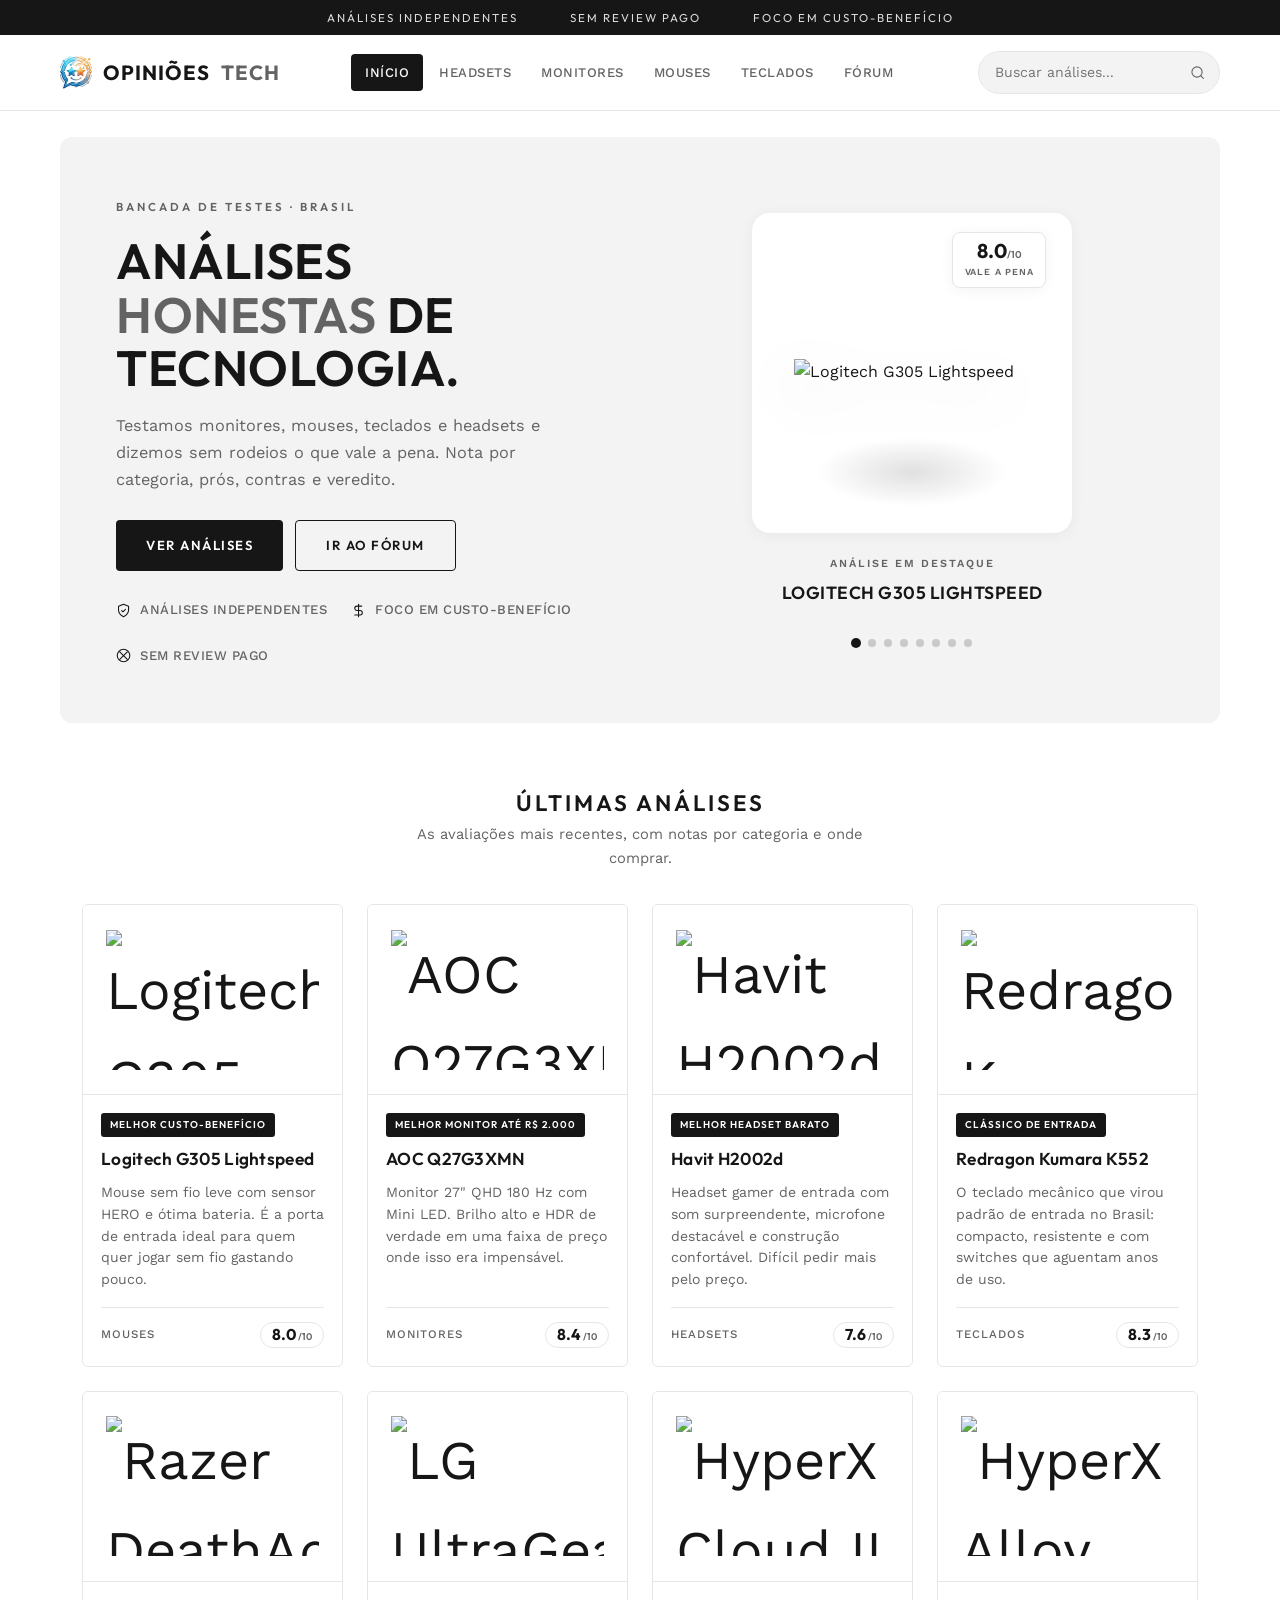
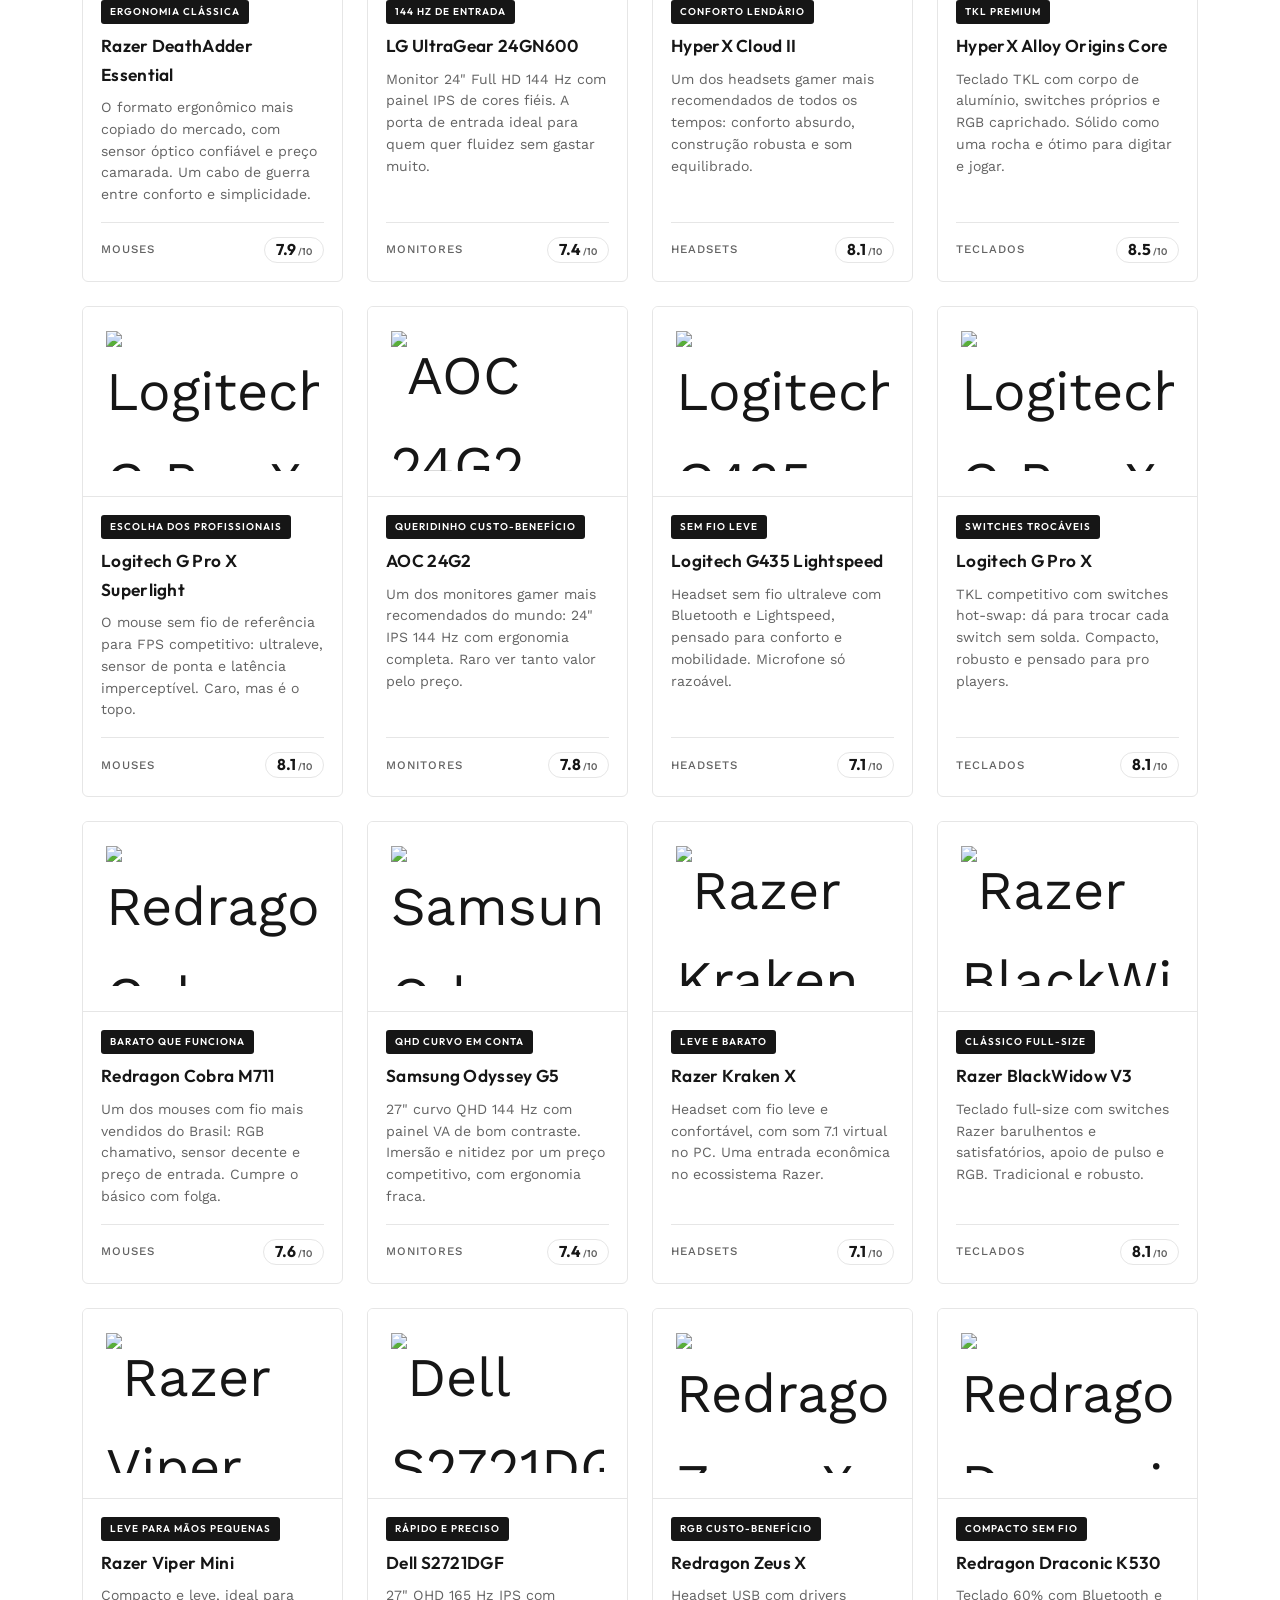
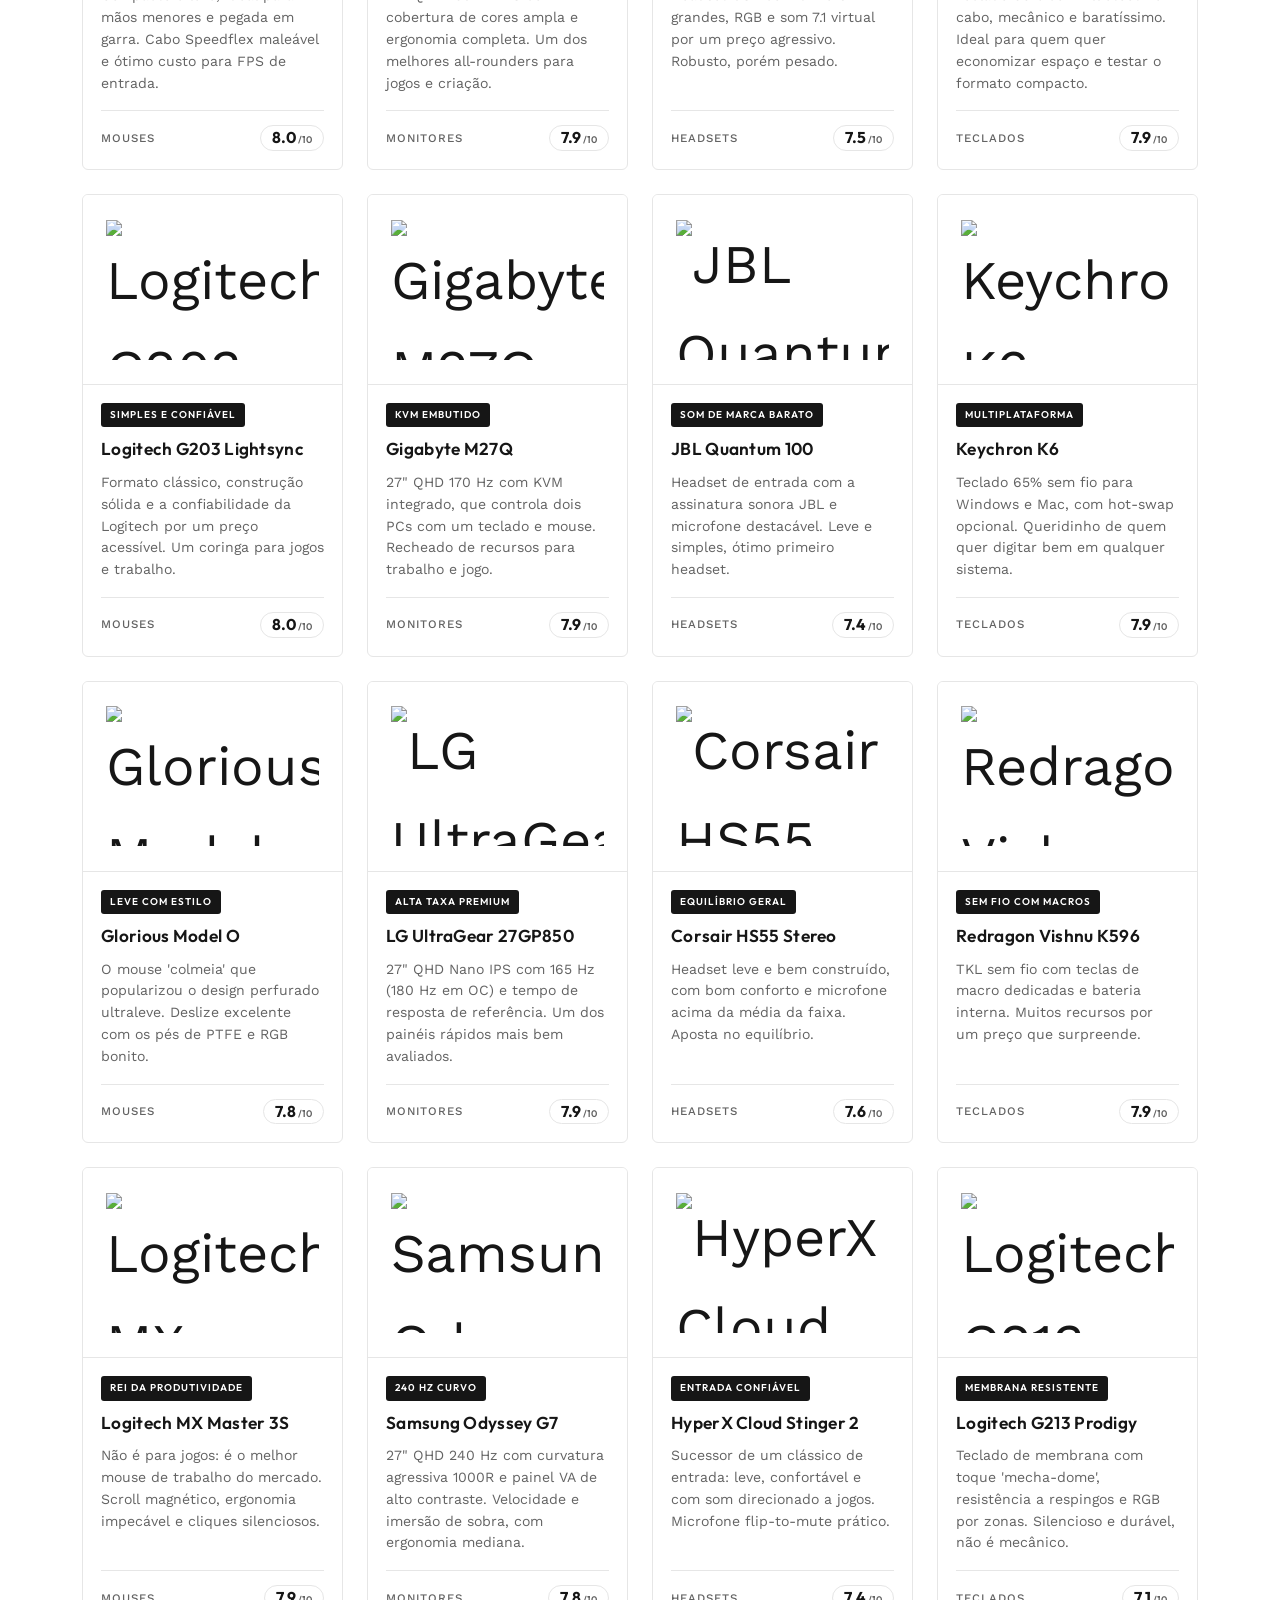
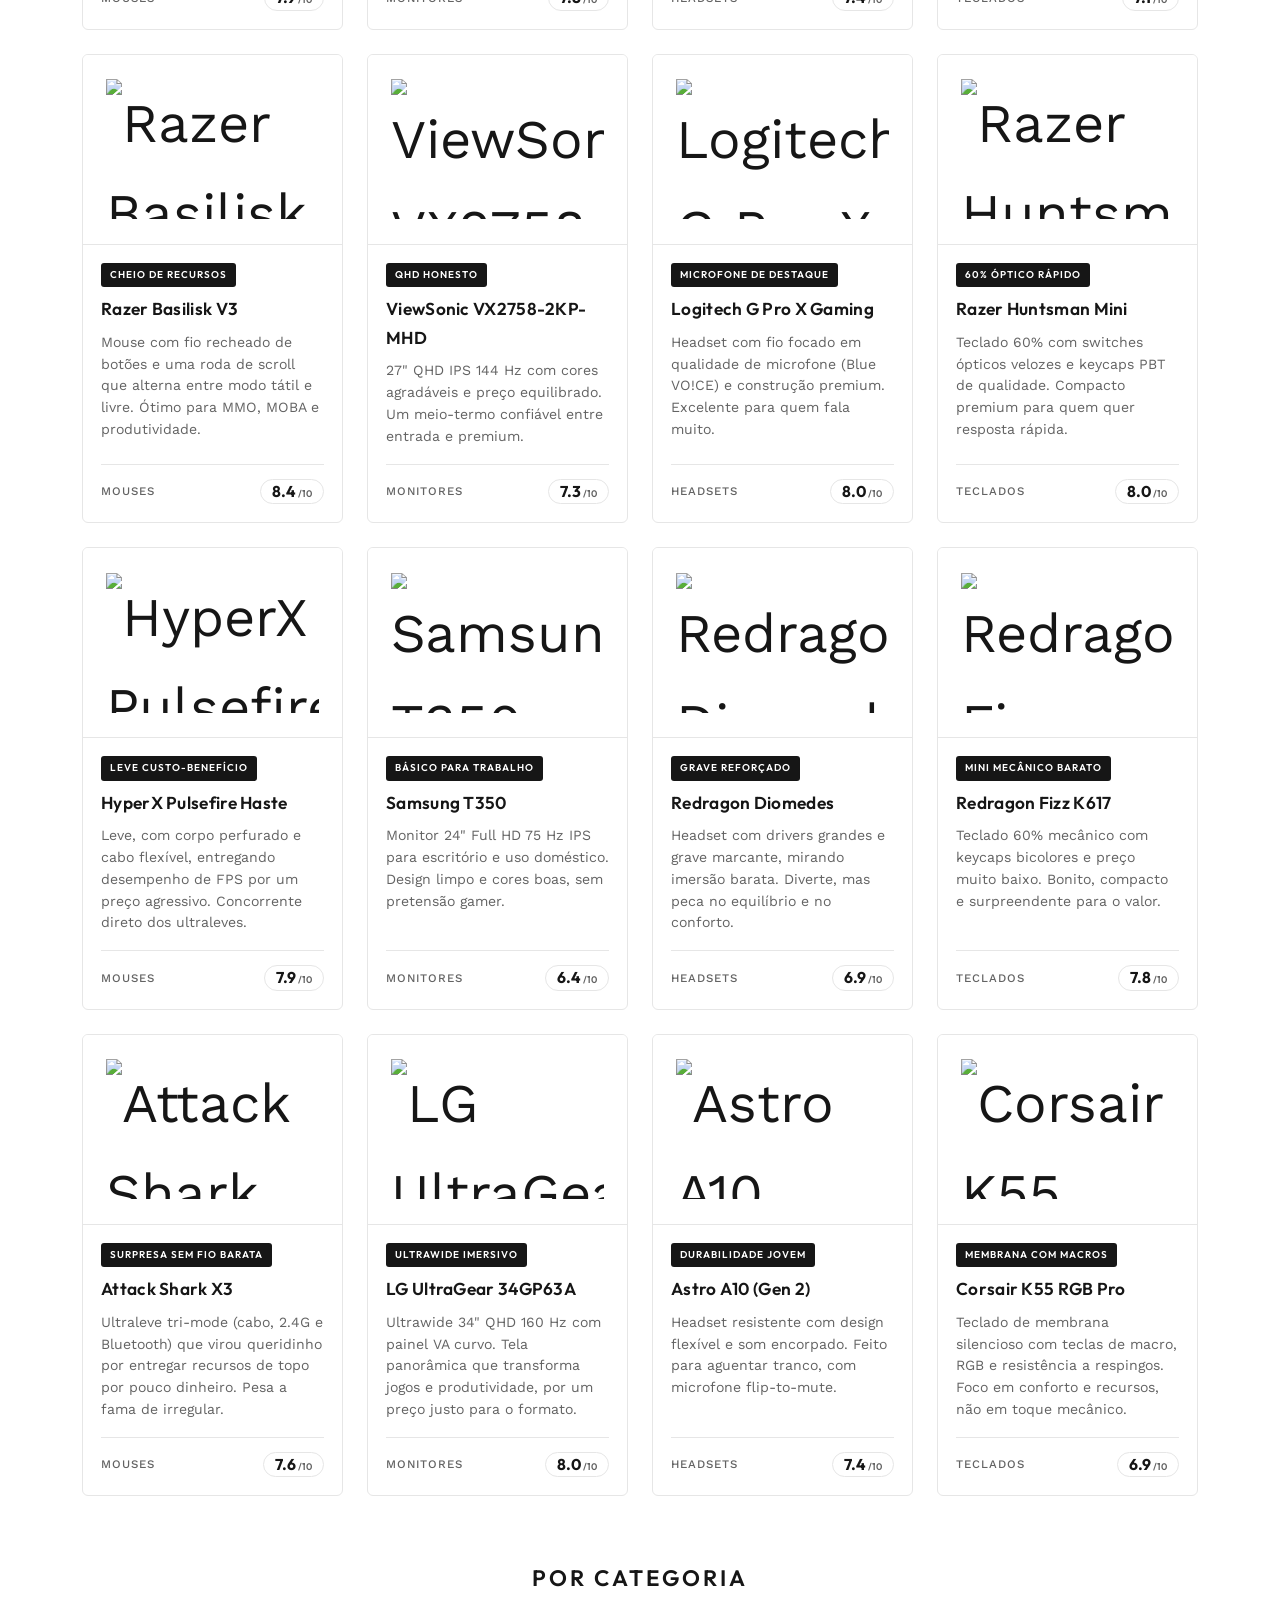
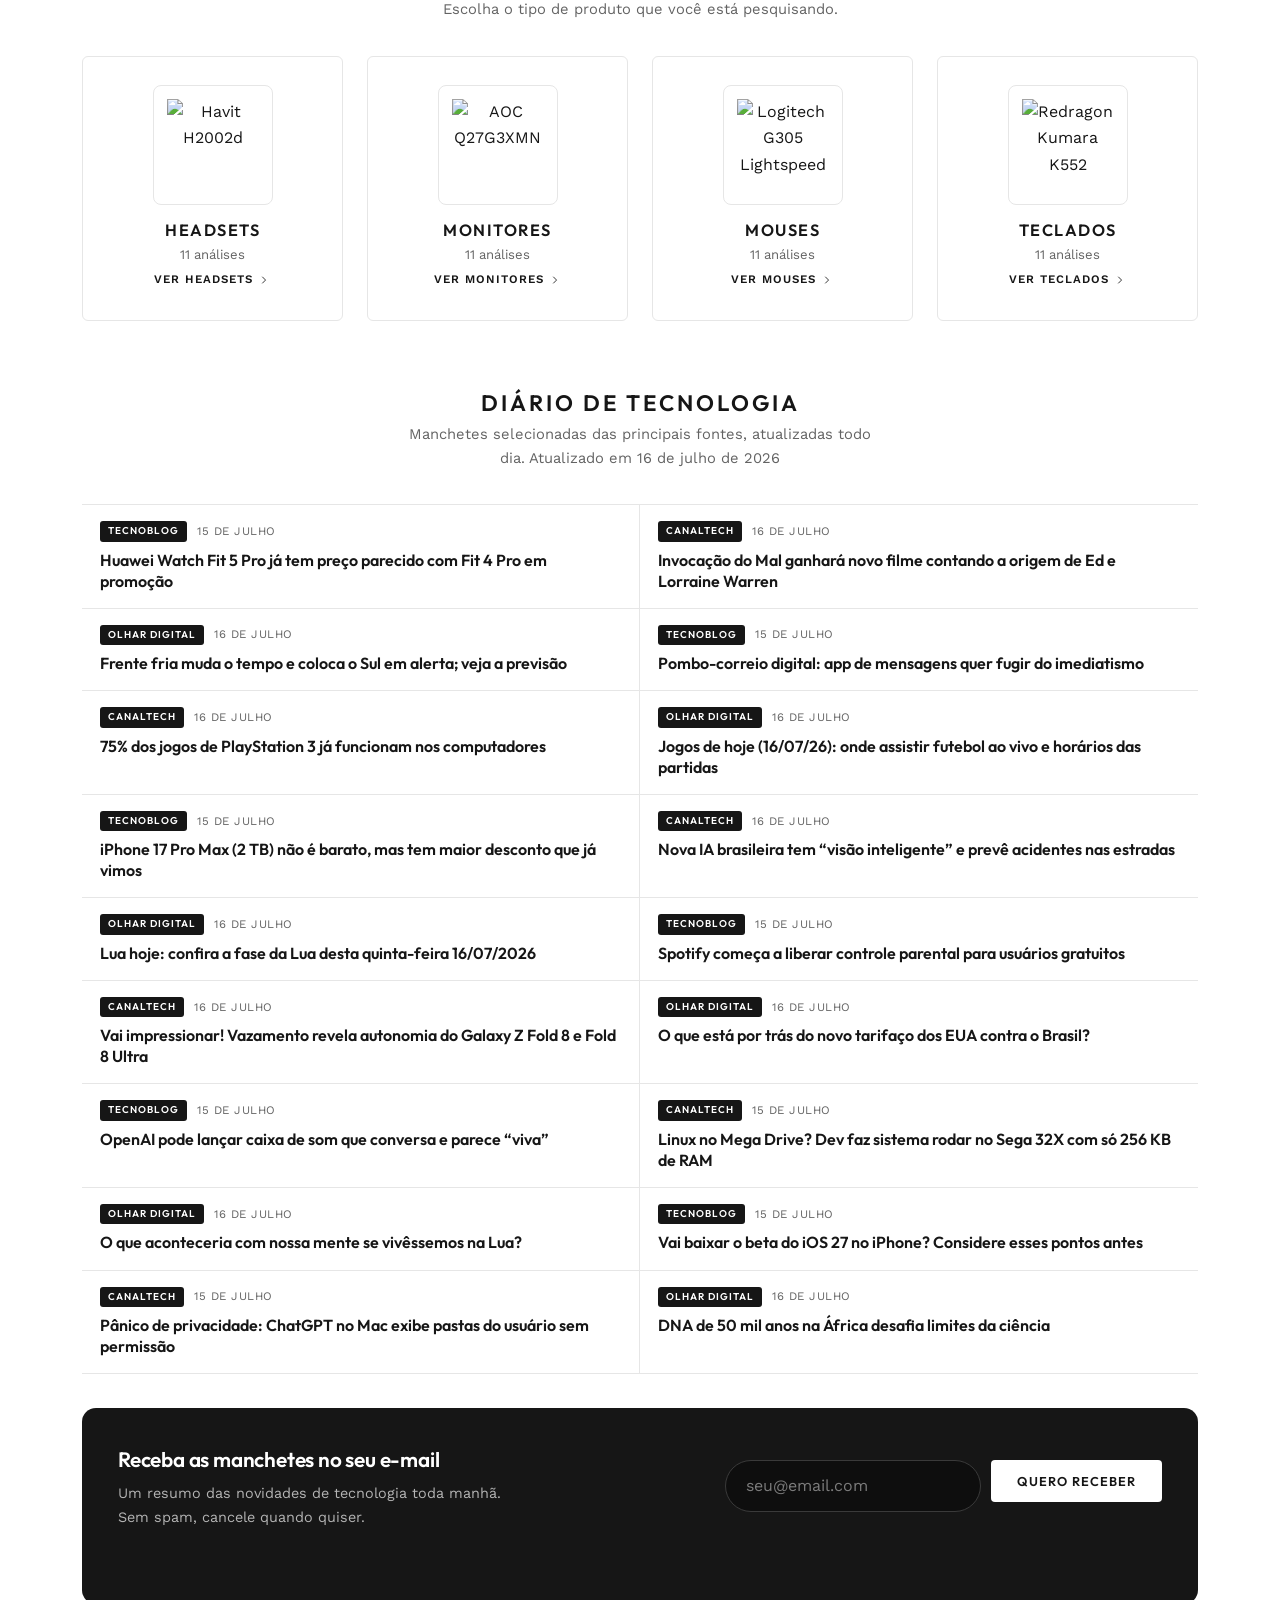
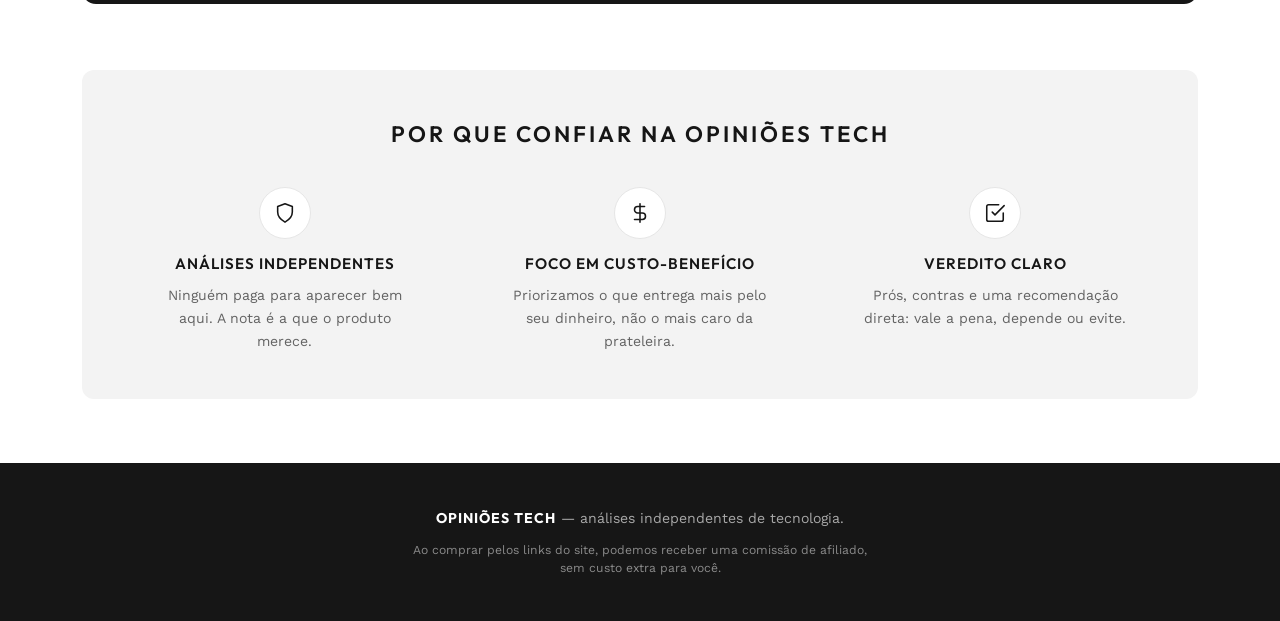
==== commit ddb56c63: "Hero: título mais simples e menos apelativo "Compre certo, sem erro" -> "Análises honestas de tecnol" ====
--- a/index.html
+++ b/index.html
@@ -30,7 +30,7 @@
     <div class="hero-card">
       <div class="hero-texto">
         <span class="eyebrow">Bancada de testes · Brasil</span>
-        <h1>Compre certo, <em>sem erro</em>.</h1>
+        <h1>Análises <em>honestas</em> de tecnologia.</h1>
         <p>Testamos monitores, mouses, teclados e headsets e dizemos sem rodeios o que vale a pena. Nota por categoria, prós, contras e veredito.</p>
         <div class="hero-botoes">
           <a class="btn-primario" href="#analises">Ver análises</a>
